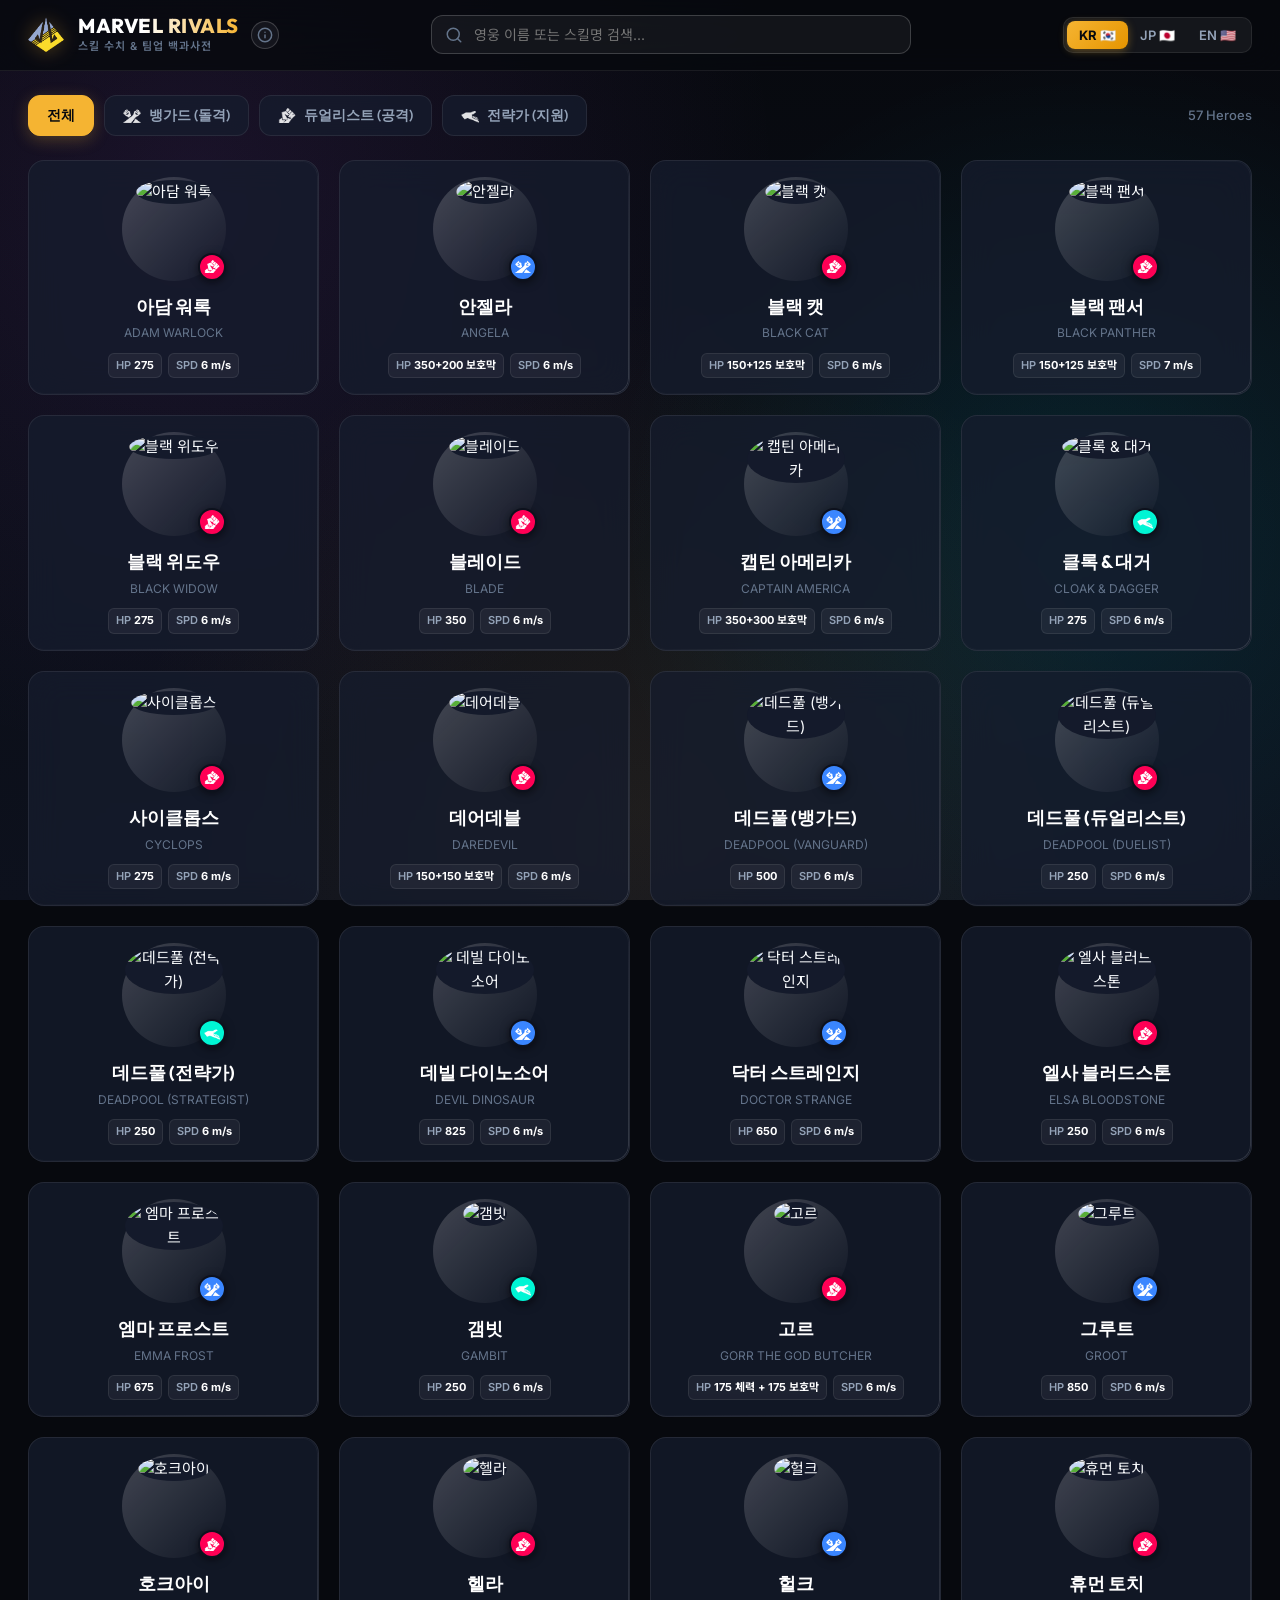
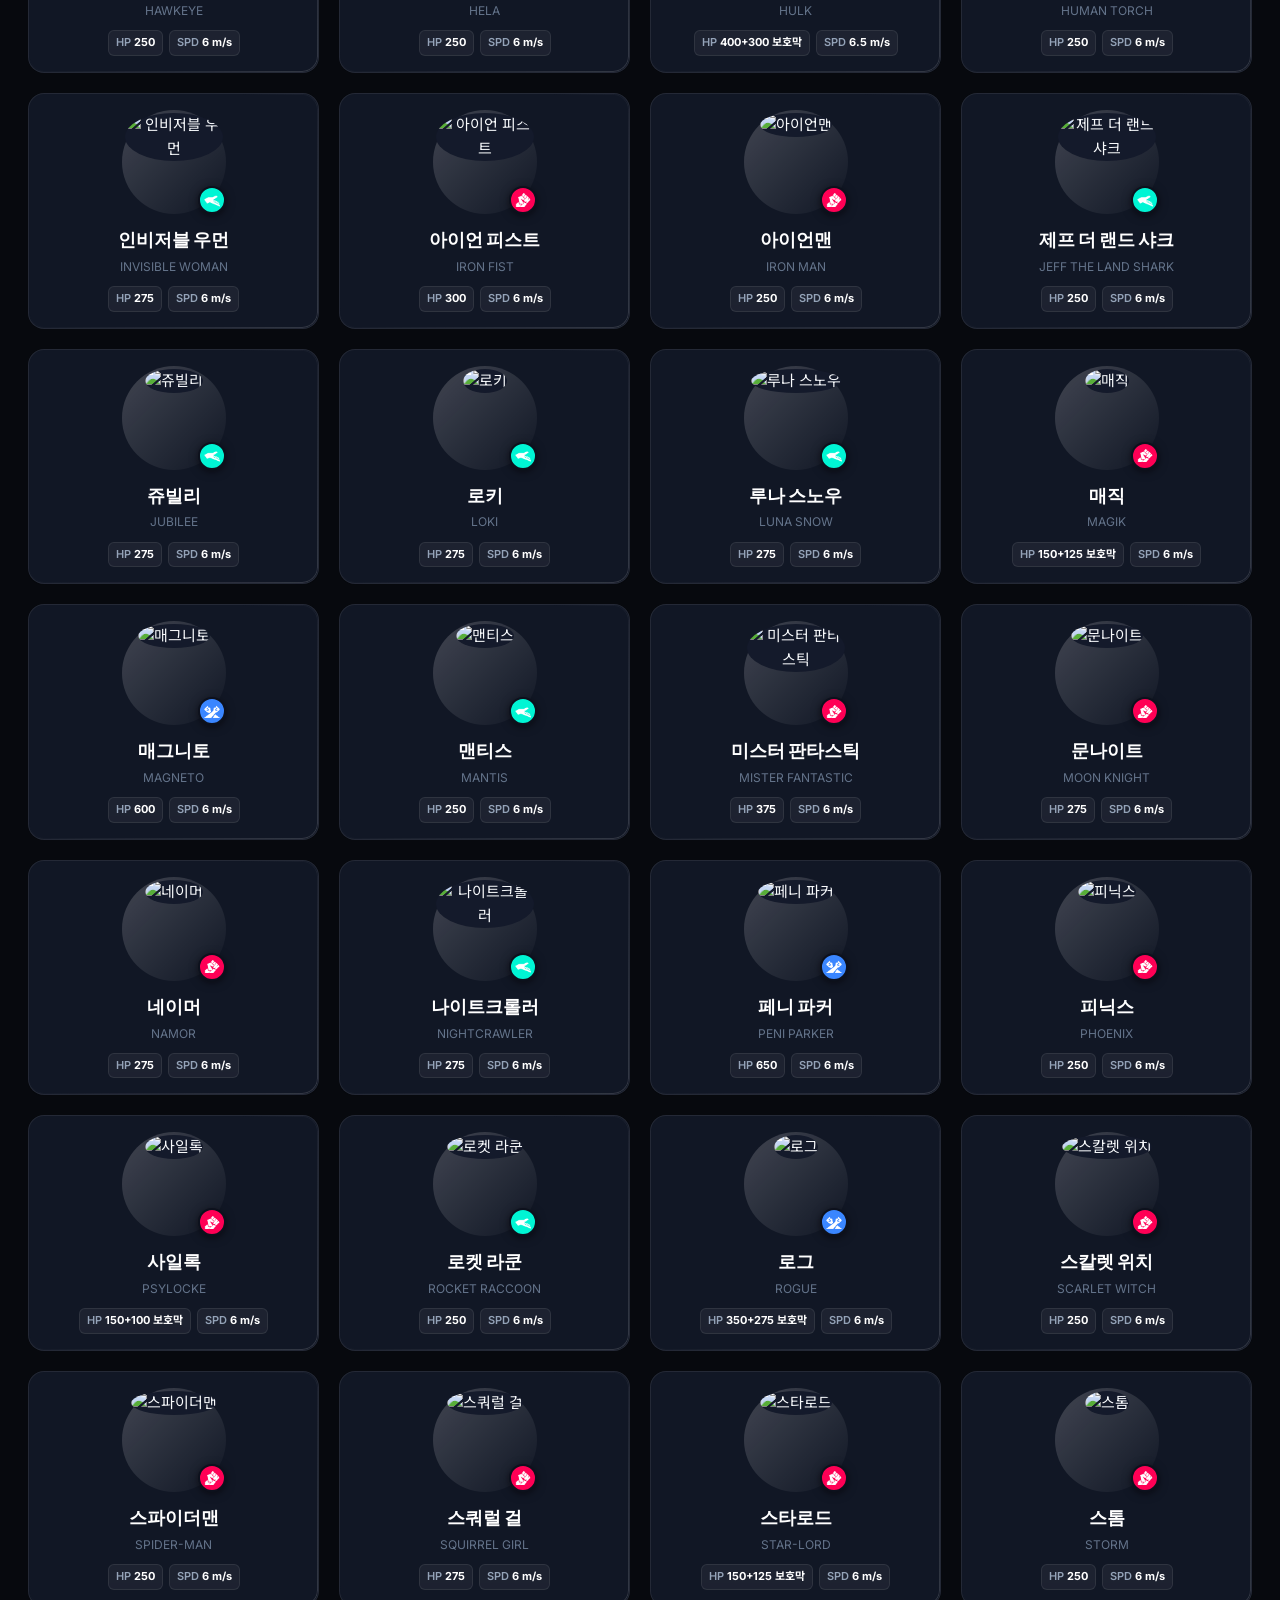
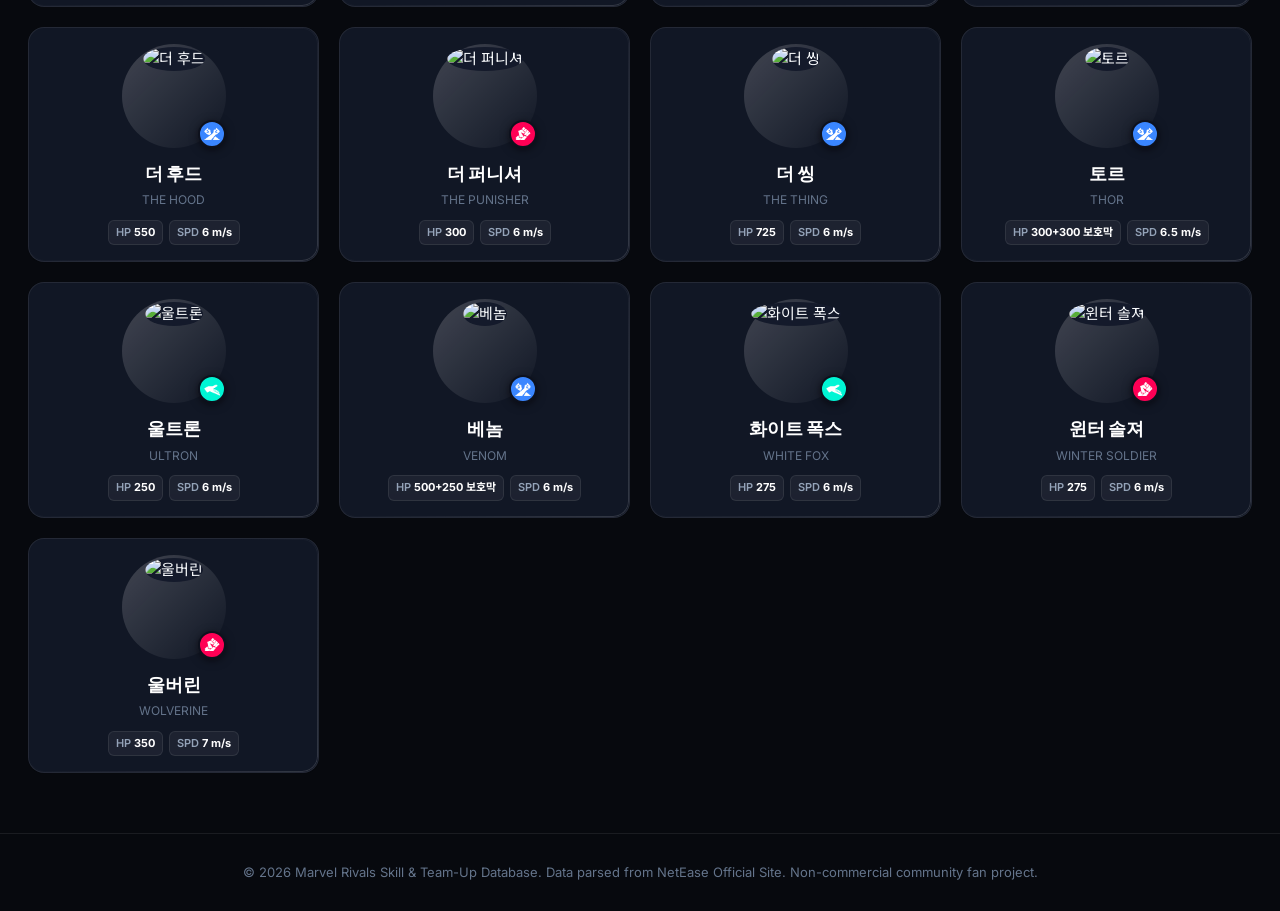
==== index.html @ 7f214f5d "Add Nightcrawler translations and improve hero sync" ====
<!DOCTYPE html>
<html lang="ko">
<head>
  <meta charset="UTF-8">
  <meta name="viewport" content="width=device-width, initial-scale=1.0">
  <title>Marvel Rivals Skill & Team-Up DB | Hero Stats & Loadouts</title>
  <meta name="description" content="마블 라이벌즈(Marvel Rivals) 57명 전 영웅(역할별 데드풀 포함)의 정확한 스킬 수치(데미지, 쿨다운, 사거리 등)와 최신 7월 개편 팀업 로드아웃(Base/Enhanced)을 한국어, 일본어, 영어로 완벽 지원하는 백과사전.">
  <meta name="keywords" content="Marvel Rivals, 마블 라이벌즈, 마블라이벌즈 스킬, 스킬 수치, 데미지, 쿨다운, 팀업, Team-up, 한국어, 日本語">
  
  <!-- Favicon -->
  <link rel="icon" type="image/png" href="assets/ignite_icon.png">
  <link rel="apple-touch-icon" href="assets/ignite_icon.png">

  <!-- Open Graph -->
  <meta property="og:title" content="Marvel Rivals Skill & Team-Up DB">
  <meta property="og:description" content="Official Marvel Rivals skill numbers, hero stats, and team-up loadouts in Korean, Japanese, and English.">
  <meta property="og:type" content="website">

  <!-- Stylesheet -->
  <link rel="stylesheet" href="styles.css?v=6">
</head>
<body>

  <!-- App Header -->
  <header class="app-header" id="main-header">
    <div class="header-container">
      <div class="brand-wrapper">
        <a href="#" class="logo-group" id="logo-btn" aria-label="Marvel Rivals Skill DB Home">
          <img src="assets/ignite_icon.png" alt="Marvel Rivals Ignite" class="site-logo-icon">
          <div class="logo-text">
            <h1 class="logo-title" id="site-logo-title">MARVEL RIVALS</h1>
            <span class="logo-subtitle" id="site-logo-subtitle">SKILL & TEAM-UP DATABASE</span>
          </div>
        </a>
        <button type="button" class="dev-info-btn" id="dev-info-btn" aria-label="개발자 정보 (Developer Info)" title="개발자 정보">
          <svg class="dev-info-icon" width="16" height="16" viewBox="0 0 24 24" fill="none" stroke="currentColor" stroke-width="2.2" stroke-linecap="round" stroke-linejoin="round">
            <circle cx="12" cy="12" r="10"></circle>
            <line x1="12" y1="16" x2="12" y2="12"></line>
            <line x1="12" y1="8" x2="12.01" y2="8"></line>
          </svg>
        </button>
      </div>

      <!-- Global Hero/Skill Search -->
      <div class="search-wrapper">
        <svg class="search-icon" width="18" height="18" viewBox="0 0 24 24" fill="none" stroke="currentColor" stroke-width="2" stroke-linecap="round" stroke-linejoin="round">
          <circle cx="11" cy="11" r="8"></circle>
          <line x1="21" y1="21" x2="16.65" y2="16.65"></line>
        </svg>
        <input 
          type="text" 
          id="hero-search-input" 
          class="search-input" 
          placeholder="영웅 이름 또는 스킬 검색... (/ 키로 검색)" 
          autocomplete="off"
          spellcheck="false"
        >
      </div>

      <!-- Language Selector -->
      <div class="header-actions">
        <div class="lang-switch" id="lang-switcher" role="group" aria-label="Language selector">
          <button type="button" class="lang-btn active" data-lang="ko" id="lang-btn-ko">KR 🇰🇷</button>
          <button type="button" class="lang-btn" data-lang="ja" id="lang-btn-ja">JP 🇯🇵</button>
          <button type="button" class="lang-btn" data-lang="en" id="lang-btn-en">EN 🇺🇸</button>
        </div>
      </div>
    </div>
  </header>

  <!-- Filter Section -->
  <section class="filter-section" id="filter-section">
    <div class="filter-bar">
      <div class="role-filter-group" id="role-filters" role="tablist">
        <button type="button" class="role-btn active" data-role="ALL" id="filter-all">
          <span id="label-all">전체 (All)</span>
        </button>
        <button type="button" class="role-btn" data-role="VANGUARD" id="filter-vanguard">
          <img src="assets/icons/role_vanguard.png" class="role-btn-icon" alt="" aria-hidden="true">
          <span id="label-vanguard">뱅가드 (돌격)</span>
        </button>
        <button type="button" class="role-btn" data-role="DUELIST" id="filter-duelist">
          <img src="assets/icons/role_duelist.png" class="role-btn-icon" alt="" aria-hidden="true">
          <span id="label-duelist">듀얼리스트 (공격)</span>
        </button>
        <button type="button" class="role-btn" data-role="STRATEGIST" id="filter-strategist">
          <img src="assets/icons/role_strategist.png" class="role-btn-icon" alt="" aria-hidden="true">
          <span id="label-strategist">전략가 (지원)</span>
        </button>
      </div>
      <div class="count-indicator" id="heroes-count">57 Heroes</div>
    </div>
  </section>

  <!-- Main Hero Grid -->
  <main class="main-content" id="main-content">
    <div class="hero-grid" id="hero-grid" role="region" aria-live="polite">
      <!-- Injected dynamically via app.js -->
    </div>
  </main>

  <!-- Hero Detail Modal -->
  <div class="modal-overlay" id="hero-modal" role="dialog" aria-modal="true" aria-hidden="true">
    <div class="modal-container" id="modal-container">
      
      <!-- Modal Header -->
      <div class="modal-header">
        <div class="modal-header-top">
          <div class="modal-hero-profile">
            <img src="" alt="" class="modal-avatar" id="modal-hero-avatar">
            <div class="modal-hero-title">
              <h2 id="modal-hero-name">Hero Name</h2>
              <div class="name-alt" id="modal-hero-subname">English Name</div>
            </div>
          </div>
          <button type="button" class="close-btn" id="modal-close-btn" aria-label="Close modal">✕</button>
        </div>
        <div class="modal-base-stats" id="modal-base-stats">
          <!-- e.g. Health: 250, Speed: 6m/s -->
        </div>
      </div>

      <!-- Navigation Tabs -->
      <div class="modal-tabs" role="tablist">
        <button type="button" class="tab-btn active" id="tab-btn-skills" data-tab="skills">
          <span id="tab-text-skills">일반 스킬 (Abilities)</span>
        </button>
        <button type="button" class="tab-btn" id="tab-btn-teamups" data-tab="teamups">
          <span id="tab-text-teamups">팀업 (Team-Up)</span>
        </button>
      </div>

      <!-- Modal Body -->
      <div class="modal-body" id="modal-body">
        
        <!-- Tab 1: Normal Abilities -->
        <div class="tab-view active" id="view-skills">
          <!-- Form Switcher Bar (for multi-form heroes like Hulk, Black Cat, Magik, etc.) -->
          <div class="hero-forms-bar" id="hero-forms-bar" style="display: none;"></div>

          <div class="abilities-container">
            <div class="skill-selector-list" id="skill-selector-list">
              <!-- List of abilities for selection -->
            </div>
            <div class="skill-detail-display" id="skill-detail-display">
              <!-- Selected ability detailed stats and mechanics -->
            </div>
          </div>
        </div>

        <!-- Tab 2: Team-Up Loadouts -->
        <div class="tab-view" id="view-teamups">
          <!-- Loadout Switcher -->
          <div class="loadout-selector" id="loadout-selector">
            <!-- Loadout 1 & 2 Buttons -->
          </div>

          <!-- Loadout Detail (Base vs Enhanced) -->
          <div class="teamup-columns" id="teamup-columns">
            <!-- Injected via app.js -->
          </div>
        </div>

      </div>
    </div>
  </div>

  <!-- Developer Info Modal -->
  <div class="modal-overlay dev-modal-overlay" id="dev-modal" role="dialog" aria-modal="true" aria-labelledby="dev-modal-title">
    <div class="dev-modal-container">
      <div class="dev-modal-header">
        <div class="dev-header-badge">
          <span class="dev-badge-dot"></span>
          <span id="dev-badge-text">CREATOR INFO</span>
        </div>
        <button type="button" class="modal-close-btn dev-modal-close-btn" id="dev-modal-close-btn" aria-label="Close Developer Info">
          <svg width="18" height="18" viewBox="0 0 24 24" fill="none" stroke="currentColor" stroke-width="2.5" stroke-linecap="round" stroke-linejoin="round">
            <line x1="18" y1="6" x2="6" y2="18"></line>
            <line x1="6" y1="6" x2="18" y2="18"></line>
          </svg>
        </button>
      </div>

      <div class="dev-profile-section">
        <div class="dev-avatar-box">
          <div class="dev-avatar-ring"></div>
          <span class="dev-avatar-letter">N</span>
        </div>
        <div class="dev-profile-meta">
          <div class="dev-profile-title-row">
            <h2 class="dev-profile-name" id="dev-modal-title">Neil</h2>
            <span class="dev-verified-badge" title="Verified Creator">
              <svg width="14" height="14" viewBox="0 0 24 24" fill="currentColor">
                <path d="M12 2C6.48 2 2 6.48 2 12s4.48 10 10 10 10-4.48 10-10S17.52 2 12 2zm-2 15l-5-5 1.41-1.41L10 14.17l7.59-7.59L19 8l-9 9z"/>
              </svg>
            </span>
          </div>
          <span class="dev-profile-role" id="dev-role-text">Marvel Rivals 플레이어 &amp; 프로그래머</span>
        </div>
      </div>

      <div class="dev-sns-divider">
        <span id="dev-sns-heading">OFFICIAL CHANNELS &amp; SNS</span>
      </div>

      <div class="dev-sns-grid">
        <!-- X (Twitter) -->
        <a href="https://x.com/Neil__MR" target="_blank" rel="noopener noreferrer" class="dev-sns-card sns-x">
          <div class="dev-sns-icon-wrap">
            <svg class="dev-sns-svg" viewBox="0 0 24 24" fill="currentColor">
              <path d="M18.244 2.25h3.308l-7.227 8.26 8.502 11.24H16.17l-5.214-6.817L4.99 21.75H1.68l7.73-8.835L1.254 2.25H8.08l4.713 6.231zm-1.161 17.52h1.833L7.084 4.126H5.117z"/>
            </svg>
          </div>
          <div class="dev-sns-info">
            <div class="dev-sns-name">X (Twitter)</div>
            <div class="dev-sns-handle">@Neil__MR</div>
          </div>
          <div class="dev-sns-action">
            <svg class="dev-sns-arrow" viewBox="0 0 24 24" fill="none" stroke="currentColor" stroke-width="2">
              <path d="M7 17L17 7M17 7H8M17 7V16" stroke-linecap="round" stroke-linejoin="round"/>
            </svg>
          </div>
        </a>

        <!-- Twitch -->
        <a href="https://twitch.tv/neil_mr" target="_blank" rel="noopener noreferrer" class="dev-sns-card sns-twitch">
          <div class="dev-sns-icon-wrap">
            <svg class="dev-sns-svg" viewBox="0 0 24 24" fill="currentColor">
              <path d="M2.149 0L.537 4.119v16.836h5.131V24h3.208l3.208-3.045h4.634l6.743-6.743V0H2.149zm19.124 13.064l-3.746 3.746h-5.228l-2.784 2.784v-2.784H5.892V1.957h15.381v11.107zM16.51 5.922h-2.143v6.275h2.143V5.922zm-5.787 0h-2.143v6.275h2.143V5.922z"/>
            </svg>
          </div>
          <div class="dev-sns-info">
            <div class="dev-sns-name">Twitch</div>
            <div class="dev-sns-handle">neil_mr</div>
          </div>
          <div class="dev-sns-action">
            <svg class="dev-sns-arrow" viewBox="0 0 24 24" fill="none" stroke="currentColor" stroke-width="2">
              <path d="M7 17L17 7M17 7H8M17 7V16" stroke-linecap="round" stroke-linejoin="round"/>
            </svg>
          </div>
        </a>

        <!-- Liquipedia -->
        <a href="https://liquipedia.net/marvelrivals/Neil" target="_blank" rel="noopener noreferrer" class="dev-sns-card sns-liquipedia">
          <div class="dev-sns-icon-wrap">
            <img src="assets/liquipedia.png" alt="Liquipedia" class="dev-sns-img">
          </div>
          <div class="dev-sns-info">
            <div class="dev-sns-name">Liquipedia</div>
            <div class="dev-sns-handle">Neil (Marvel Rivals)</div>
          </div>
          <div class="dev-sns-action">
            <svg class="dev-sns-arrow" viewBox="0 0 24 24" fill="none" stroke="currentColor" stroke-width="2">
              <path d="M7 17L17 7M17 7H8M17 7V16" stroke-linecap="round" stroke-linejoin="round"/>
            </svg>
          </div>
        </a>

        <!-- Youtube -->
        <a href="https://www.youtube.com/@ow_Neil" target="_blank" rel="noopener noreferrer" class="dev-sns-card sns-youtube">
          <div class="dev-sns-icon-wrap">
            <svg class="dev-sns-svg" viewBox="0 0 24 24" fill="currentColor">
              <path d="M23.498 6.186a3.016 3.016 0 0 0-2.122-2.136C19.505 3.545 12 3.545 12 3.545s-7.505 0-9.377.505A3.017 3.017 0 0 0 .502 6.186C0 8.07 0 12 0 12s0 3.93.502 5.814a3.016 3.016 0 0 0 2.122 2.136c1.871.505 9.376.505 9.376.505s7.505 0 9.377-.505a3.015 3.015 0 0 0 2.122-2.136C24 15.93 24 12 24 12s0-3.93-.502-5.814zM9.545 15.568V8.432L15.818 12l-6.273 3.568z"/>
            </svg>
          </div>
          <div class="dev-sns-info">
            <div class="dev-sns-name">YouTube</div>
            <div class="dev-sns-handle">@ow_Neil</div>
          </div>
          <div class="dev-sns-action">
            <svg class="dev-sns-arrow" viewBox="0 0 24 24" fill="none" stroke="currentColor" stroke-width="2">
              <path d="M7 17L17 7M17 7H8M17 7V16" stroke-linecap="round" stroke-linejoin="round"/>
            </svg>
          </div>
        </a>
      </div>
    </div>
  </div>

  <!-- Footer -->
  <footer class="app-footer">
    <p>© 2026 Marvel Rivals Skill & Team-Up Database. Data parsed from NetEase Official Site. Non-commercial community fan project.</p>
  </footer>

  <!-- Application Logic -->
  <script src="app.js?v=6"></script>
</body>
</html>
---- styles.css ----
/* ==========================================================================
   MARVEL RIVALS SKILL & TEAM-UP DATABASE - PREMIUM STYLESHEET
   Aesthetics: Deep Dark Cosmic Theme, Neon Gold & Cyan Accents, Glassmorphism
   ========================================================================== */

@import url('https://fonts.googleapis.com/css2?family=Inter:wght@300;400;500;600;700&family=Outfit:wght@400;500;600;700;800;900&family=Noto+Sans+KR:wght@400;500;700;900&family=Noto+Sans+JP:wght@400;500;700;900&display=swap');

:root {
  /* Color Palette */
  --bg-darkest: #07090e;
  --bg-primary: #0d111d;
  --bg-secondary: #141a2b;
  --bg-card: rgba(22, 28, 46, 0.75);
  --bg-card-hover: rgba(30, 39, 64, 0.9);
  --bg-modal: rgba(13, 17, 29, 0.96);
  --bg-overlay: rgba(5, 7, 12, 0.85);

  /* Borders & Highlights */
  --border-subtle: rgba(255, 255, 255, 0.08);
  --border-bright: rgba(255, 255, 255, 0.18);
  --border-gold: rgba(245, 180, 50, 0.4);

  /* Brand Accents */
  --accent-gold: #f5b432;
  --accent-gold-glow: rgba(245, 180, 50, 0.25);
  --accent-cyan: #00f0ff;
  --accent-cyan-glow: rgba(0, 240, 255, 0.25);
  --accent-purple: #9d4edd;
  --accent-red: #ff3366;
  --accent-green: #00e676;

  /* Roles */
  --role-vanguard: #3a86ff;
  --role-vanguard-bg: rgba(58, 134, 255, 0.15);
  --role-duelist: #ff0055;
  --role-duelist-bg: rgba(255, 0, 85, 0.15);
  --role-strategist: #00f5d4;
  --role-strategist-bg: rgba(0, 245, 212, 0.15);

  /* Text Colors */
  --text-main: #f8fafc;
  --text-muted: #94a3b8;
  --text-dim: #64748b;

  /* Typography */
  --font-display: 'Outfit', -apple-system, BlinkMacSystemFont, 'Segoe UI', sans-serif;
  --font-body: 'Inter', 'Noto Sans KR', 'Noto Sans JP', sans-serif;

  /* Transitions */
  --transition-fast: 0.18s cubic-bezier(0.4, 0, 0.2, 1);
  --transition-normal: 0.28s cubic-bezier(0.4, 0, 0.2, 1);
  --transition-bounce: 0.4s cubic-bezier(0.175, 0.885, 0.32, 1.275);
}

/* ==========================================================================
   Base & Reset
   ========================================================================== */

*, *::before, *::after {
  box-sizing: border-box;
  margin: 0;
  padding: 0;
}

html {
  scroll-behavior: smooth;
}

body {
  background-color: var(--bg-darkest);
  background-image: 
    radial-gradient(circle at 15% 20%, rgba(157, 78, 221, 0.12) 0%, transparent 45%),
    radial-gradient(circle at 85% 60%, rgba(0, 240, 255, 0.1) 0%, transparent 40%),
    radial-gradient(circle at 50% 90%, rgba(245, 180, 50, 0.08) 0%, transparent 50%),
    linear-gradient(180deg, var(--bg-darkest) 0%, var(--bg-primary) 100%);
  background-attachment: fixed;
  color: var(--text-main);
  font-family: var(--font-body);
  font-size: 15px;
  line-height: 1.6;
  min-height: 100vh;
  overflow-x: hidden;
  -webkit-font-smoothing: antialiased;
}

/* ==========================================================================
   Header & Navigation
   ========================================================================== */

.app-header {
  position: sticky;
  top: 0;
  z-index: 100;
  background: rgba(7, 9, 14, 0.8);
  backdrop-filter: blur(20px);
  border-bottom: 1px solid var(--border-subtle);
  padding: 14px 28px;
  transition: var(--transition-normal);
}

.header-container {
  max-width: 1440px;
  margin: 0 auto;
  display: flex;
  align-items: center;
  justify-content: space-between;
  gap: 20px;
}

.brand-wrapper {
  display: flex;
  align-items: center;
  gap: 12px;
}

.logo-group {
  display: flex;
  align-items: center;
  gap: 14px;
  text-decoration: none;
}

.dev-info-btn {
  width: 28px;
  height: 28px;
  border-radius: 50%;
  background: rgba(255, 255, 255, 0.05);
  border: 1px solid rgba(255, 255, 255, 0.18);
  color: var(--text-dim);
  display: inline-flex;
  align-items: center;
  justify-content: center;
  cursor: pointer;
  transition: all 0.22s cubic-bezier(0.16, 1, 0.3, 1);
  padding: 0;
  flex-shrink: 0;
  outline: none;
}

.dev-info-btn:hover {
  background: rgba(245, 180, 50, 0.16);
  border-color: var(--accent-gold);
  color: var(--accent-gold);
  transform: scale(1.12);
  box-shadow: 0 0 14px rgba(245, 180, 50, 0.4);
}

.dev-info-btn:active {
  transform: scale(0.95);
}

.site-logo-icon {
  width: 36px;
  height: 36px;
  object-fit: contain;
  filter: drop-shadow(0 0 10px rgba(245, 180, 50, 0.45));
  transition: transform var(--transition-fast);
}

.logo-group:hover .site-logo-icon {
  transform: scale(1.1) rotate(4deg);
}

.logo-badge {
  background: linear-gradient(135deg, var(--accent-gold), #ff8c00);
  color: #000;
  font-family: var(--font-display);
  font-weight: 900;
  font-size: 13px;
  letter-spacing: 1px;
  padding: 4px 8px;
  border-radius: 6px;
  box-shadow: 0 0 15px var(--accent-gold-glow);
}

.logo-text {
  display: flex;
  flex-direction: column;
}

.logo-title {
  font-family: var(--font-display);
  font-size: 20px;
  font-weight: 800;
  letter-spacing: 0.5px;
  background: linear-gradient(90deg, #ffffff 40%, var(--accent-gold) 100%);
  -webkit-background-clip: text;
  -webkit-text-fill-color: transparent;
  line-height: 1.2;
}

.logo-subtitle {
  font-size: 11px;
  font-weight: 600;
  color: var(--text-dim);
  text-transform: uppercase;
  letter-spacing: 1px;
}

/* Search Bar */
.search-wrapper {
  flex: 1;
  max-width: 480px;
  position: relative;
}

.search-input {
  width: 100%;
  background: rgba(255, 255, 255, 0.05);
  border: 1px solid var(--border-bright);
  border-radius: 12px;
  padding: 10px 16px 10px 42px;
  color: #fff;
  font-size: 14px;
  font-family: var(--font-body);
  outline: none;
  transition: var(--transition-fast);
}

.search-input:focus {
  background: rgba(255, 255, 255, 0.08);
  border-color: var(--accent-gold);
  box-shadow: 0 0 18px var(--accent-gold-glow);
}

.search-icon {
  position: absolute;
  left: 14px;
  top: 50%;
  transform: translateY(-50%);
  color: var(--text-dim);
  pointer-events: none;
}

/* Language Selector & Controls */
.header-actions {
  display: flex;
  align-items: center;
  gap: 12px;
}

.lang-switch {
  display: flex;
  background: rgba(255, 255, 255, 0.06);
  border: 1px solid var(--border-subtle);
  border-radius: 10px;
  padding: 3px;
}

.lang-btn {
  background: transparent;
  border: none;
  color: var(--text-muted);
  font-family: var(--font-body);
  font-weight: 600;
  font-size: 13px;
  padding: 6px 12px;
  border-radius: 8px;
  cursor: pointer;
  transition: var(--transition-fast);
}

.lang-btn:hover {
  color: #fff;
}

.lang-btn.active {
  background: linear-gradient(135deg, var(--accent-gold), #e69500);
  color: #07090e;
  font-weight: 700;
  box-shadow: 0 2px 8px rgba(245, 180, 50, 0.35);
}

/* Filter Section */
.filter-section {
  max-width: 1440px;
  margin: 28px auto 0;
  padding: 0 28px;
}

/* ==========================================================================
   Filter Bar
   ========================================================================== */

.filter-section {
  max-width: 1440px;
  margin: 24px auto 0;
  padding: 0 28px;
}

.filter-bar {
  display: flex;
  align-items: center;
  justify-content: space-between;
  gap: 16px;
  flex-wrap: wrap;
}

.role-filter-group {
  display: flex;
  gap: 10px;
  flex-wrap: wrap;
}

.role-btn {
  display: inline-flex;
  align-items: center;
  gap: 8px;
  background: var(--bg-card);
  border: 1px solid var(--border-subtle);
  border-radius: 12px;
  padding: 10px 18px;
  color: var(--text-muted);
  font-family: var(--font-display);
  font-size: 14px;
  font-weight: 600;
  cursor: pointer;
  transition: var(--transition-fast);
  backdrop-filter: blur(12px);
}

.role-btn:hover {
  background: var(--bg-card-hover);
  border-color: var(--border-bright);
  color: #fff;
  transform: translateY(-1px);
}

.role-btn.active {
  background: var(--accent-gold);
  border-color: var(--accent-gold);
  color: #07090e;
  font-weight: 700;
  box-shadow: 0 4px 16px var(--accent-gold-glow);
}

.role-btn[data-role="VANGUARD"].active {
  background: var(--role-vanguard);
  border-color: var(--role-vanguard);
  color: #fff;
  box-shadow: 0 4px 16px rgba(58, 134, 255, 0.4);
}

.role-btn[data-role="DUELIST"].active {
  background: var(--role-duelist);
  border-color: var(--role-duelist);
  color: #fff;
  box-shadow: 0 4px 16px rgba(255, 0, 85, 0.4);
}

.role-btn[data-role="STRATEGIST"].active {
  background: var(--role-strategist);
  border-color: var(--role-strategist);
  color: #07090e;
  box-shadow: 0 4px 16px rgba(0, 245, 212, 0.4);
}

.role-btn-icon {
  width: 18px;
  height: 18px;
  object-fit: contain;
  filter: brightness(0) invert(1);
  opacity: 0.88;
  transition: transform var(--transition-fast);
}

.role-btn:hover .role-btn-icon {
  transform: scale(1.15);
  opacity: 1;
}

.role-btn[data-role="STRATEGIST"].active .role-btn-icon {
  filter: brightness(0);
}

.count-indicator {
  font-size: 13px;
  color: var(--text-dim);
  font-weight: 500;
}

/* ==========================================================================
   Hero Grid
   ========================================================================== */

.main-content {
  max-width: 1440px;
  margin: 24px auto 60px;
  padding: 0 28px;
}

.hero-grid {
  display: grid;
  grid-template-columns: repeat(auto-fill, minmax(240px, 1fr));
  gap: 20px;
}

.hero-card {
  background: var(--bg-card);
  border: 1px solid var(--border-subtle);
  border-radius: 16px;
  padding: 16px;
  display: flex;
  flex-direction: column;
  align-items: center;
  text-align: center;
  cursor: pointer;
  transition: var(--transition-normal);
  position: relative;
  overflow: hidden;
  backdrop-filter: blur(16px);
}

.hero-card::before {
  content: '';
  position: absolute;
  inset: 0;
  border-radius: 16px;
  padding: 1px;
  background: linear-gradient(135deg, transparent 40%, rgba(255, 255, 255, 0.15) 100%);
  -webkit-mask: linear-gradient(#fff 0 0) content-box, linear-gradient(#fff 0 0);
  -webkit-mask-composite: xor;
  mask-composite: exclude;
  pointer-events: none;
}

.hero-card:hover {
  background: var(--bg-card-hover);
  border-color: var(--border-gold);
  transform: translateY(-5px);
  box-shadow: 0 12px 30px rgba(0, 0, 0, 0.5), 0 0 20px var(--accent-gold-glow);
}

.hero-card.role-vanguard:hover { border-color: var(--role-vanguard); box-shadow: 0 12px 30px rgba(0, 0, 0, 0.5), 0 0 20px rgba(58, 134, 255, 0.25); }
.hero-card.role-duelist:hover { border-color: var(--role-duelist); box-shadow: 0 12px 30px rgba(0, 0, 0, 0.5), 0 0 20px rgba(255, 0, 85, 0.25); }
.hero-card.role-strategist:hover { border-color: var(--role-strategist); box-shadow: 0 12px 30px rgba(0, 0, 0, 0.5), 0 0 20px rgba(0, 245, 212, 0.25); }

.hero-avatar-wrapper {
  width: 104px;
  height: 104px;
  border-radius: 50%;
  padding: 3px;
  background: linear-gradient(135deg, rgba(255, 255, 255, 0.2), transparent);
  margin-bottom: 12px;
  position: relative;
  transition: var(--transition-fast);
}

.hero-card:hover .hero-avatar-wrapper {
  transform: scale(1.05);
}

.hero-avatar {
  width: 100%;
  height: 100%;
  border-radius: 50%;
  object-fit: cover;
  background: var(--bg-secondary);
}

.role-pill {
  position: absolute;
  bottom: 0;
  right: 0;
  width: 28px;
  height: 28px;
  border-radius: 50%;
  display: flex;
  align-items: center;
  justify-content: center;
  border: 2px solid var(--bg-primary);
  box-shadow: 0 2px 8px rgba(0, 0, 0, 0.5);
  padding: 4px;
}

.role-pill.VANGUARD { background: var(--role-vanguard); color: #fff; }
.role-pill.DUELIST { background: var(--role-duelist); color: #fff; }
.role-pill.STRATEGIST { background: var(--role-strategist); color: #fff; }

.role-pill-icon {
  width: 16px;
  height: 16px;
  object-fit: contain;
  filter: brightness(0) invert(1);
}

.role-pill.STRATEGIST .role-pill-icon {
  filter: brightness(0) invert(1);
}

.modal-role-badge {
  display: inline-flex;
  align-items: center;
  gap: 6px;
  padding: 3px 10px;
  border-radius: 6px;
  font-size: 12px;
  font-weight: 700;
  margin-left: 10px;
  vertical-align: middle;
}

.modal-role-badge.VANGUARD { background: rgba(58, 134, 255, 0.2); border: 1px solid var(--role-vanguard); color: #8ec5fc; }
.modal-role-badge.DUELIST { background: rgba(255, 0, 85, 0.2); border: 1px solid var(--role-duelist); color: #ff85a1; }
.modal-role-badge.STRATEGIST { background: rgba(0, 245, 212, 0.2); border: 1px solid var(--role-strategist); color: #52f2d9; }

.modal-role-icon {
  width: 14px;
  height: 14px;
  object-fit: contain;
  filter: brightness(0) invert(1);
}

.modal-role-badge.STRATEGIST .modal-role-icon {
  filter: brightness(0) invert(1);
}

.hero-info {
  width: 100%;
}

.hero-name-primary {
  font-family: var(--font-display);
  font-size: 18px;
  font-weight: 700;
  color: #fff;
  white-space: nowrap;
  overflow: hidden;
  text-overflow: ellipsis;
  margin-bottom: 2px;
}

.hero-name-sub {
  font-size: 12px;
  color: var(--text-dim);
  margin-bottom: 10px;
}

.hero-name-sub:empty {
  display: none;
}

.hero-name-primary + .hero-chips {
  margin-top: 8px;
}

.hero-chips {
  display: flex;
  justify-content: center;
  align-items: center;
  flex-wrap: wrap;
  gap: 6px;
  margin-bottom: 0;
}

.stat-chip {
  background: rgba(255, 255, 255, 0.05);
  border: 1px solid var(--border-subtle);
  border-radius: 6px;
  padding: 3px 7px;
  font-size: 11px;
  font-weight: 600;
  color: var(--text-muted);
  white-space: nowrap;
}

.stat-chip strong {
  color: #fff;
}

.hero-skills-preview {
  display: none !important;
}

/* ==========================================================================
   Hero Detail Modal
   ========================================================================== */

.modal-overlay {
  position: fixed;
  inset: 0;
  z-index: 1000;
  background: var(--bg-overlay);
  backdrop-filter: blur(16px);
  display: flex;
  align-items: center;
  justify-content: center;
  padding: 24px;
  opacity: 0;
  visibility: hidden;
  transition: opacity 0.25s ease, visibility 0.25s ease;
}

.modal-overlay.open {
  opacity: 1;
  visibility: visible;
}

.modal-container {
  width: 100%;
  max-width: 1080px;
  max-height: 90vh;
  background: var(--bg-modal);
  border: 1px solid var(--border-bright);
  border-radius: 24px;
  box-shadow: 0 24px 60px rgba(0, 0, 0, 0.7), 0 0 35px rgba(245, 180, 50, 0.15);
  display: flex;
  flex-direction: column;
  overflow: hidden;
  transform: translateY(20px) scale(0.98);
  transition: transform 0.3s cubic-bezier(0.16, 1, 0.3, 1);
}

.modal-overlay.open .modal-container {
  transform: translateY(0) scale(1);
}

/* Modal Header */
.modal-header {
  padding: 24px 32px;
  background: linear-gradient(180deg, rgba(255, 255, 255, 0.05), transparent);
  border-bottom: 1px solid var(--border-subtle);
  display: flex;
  flex-direction: column;
  gap: 12px;
  position: relative;
}

.modal-header-top {
  display: flex;
  align-items: center;
  justify-content: space-between;
  width: 100%;
}

.modal-hero-profile {
  display: flex;
  align-items: center;
  gap: 18px;
}

.modal-avatar {
  width: 68px;
  height: 68px;
  border-radius: 50%;
  border: 2px solid var(--accent-gold);
  object-fit: cover;
  box-shadow: 0 0 16px var(--accent-gold-glow);
}

.modal-hero-title h2 {
  font-family: var(--font-display);
  font-size: 26px;
  font-weight: 800;
  color: #fff;
  line-height: 1.2;
}

.modal-hero-title .name-alt {
  font-size: 14px;
  color: var(--text-dim);
}

.modal-base-stats {
  display: flex;
  gap: 12px;
  margin-top: 6px;
}

.base-stat-badge {
  display: inline-flex;
  align-items: center;
  gap: 6px;
  background: rgba(255, 255, 255, 0.06);
  border: 1px solid var(--border-subtle);
  border-radius: 8px;
  padding: 4px 10px;
  font-size: 12px;
  color: var(--text-muted);
}

.base-stat-badge strong {
  color: #fff;
  font-weight: 700;
}

.close-btn {
  background: rgba(255, 255, 255, 0.08);
  border: 1px solid var(--border-subtle);
  color: var(--text-muted);
  width: 38px;
  height: 38px;
  border-radius: 50%;
  display: flex;
  align-items: center;
  justify-content: center;
  font-size: 18px;
  cursor: pointer;
  transition: var(--transition-fast);
}

.close-btn:hover {
  background: rgba(255, 255, 255, 0.15);
  color: #fff;
  transform: rotate(90deg);
}

/* Modal Navigation Tabs */
.modal-tabs {
  display: flex;
  padding: 0 32px;
  background: rgba(0, 0, 0, 0.2);
  border-bottom: 1px solid var(--border-subtle);
  gap: 24px;
}

.tab-btn {
  background: transparent;
  border: none;
  padding: 14px 4px;
  color: var(--text-muted);
  font-family: var(--font-display);
  font-size: 15px;
  font-weight: 600;
  cursor: pointer;
  position: relative;
  transition: var(--transition-fast);
}

.tab-btn:hover {
  color: #fff;
}

.tab-btn.active {
  color: var(--accent-gold);
}

.tab-btn.active::after {
  content: '';
  position: absolute;
  bottom: -1px;
  left: 0;
  right: 0;
  height: 2px;
  background: var(--accent-gold);
  box-shadow: 0 0 10px var(--accent-gold);
}

.teamup-badge-indicator {
  background: rgba(0, 240, 255, 0.2);
  color: var(--accent-cyan);
  font-size: 10px;
  padding: 2px 6px;
  border-radius: 4px;
  margin-left: 6px;
  font-weight: 700;
}

/* Modal Body */
.modal-body {
  padding: 24px 32px;
  overflow-y: auto;
  flex: 1;
}

/* Tab Views */
.tab-view {
  display: none;
}

.tab-view.active {
  display: block;
}

/* Abilities Layout */
.abilities-container {
  display: grid;
  grid-template-columns: 280px 1fr;
  gap: 24px;
}

.skill-selector-list {
  display: flex;
  flex-direction: column;
  gap: 8px;
  max-height: 520px;
  overflow-y: auto;
  padding-right: 6px;
}

.skill-select-item {
  display: flex;
  align-items: center;
  gap: 12px;
  background: rgba(255, 255, 255, 0.03);
  border: 1px solid var(--border-subtle);
  border-radius: 12px;
  padding: 10px 14px;
  cursor: pointer;
  transition: var(--transition-fast);
}

.skill-select-item:hover {
  background: rgba(255, 255, 255, 0.07);
  border-color: var(--border-bright);
}

.skill-select-item.active {
  background: rgba(245, 180, 50, 0.12);
  border-color: var(--accent-gold);
  box-shadow: 0 0 16px rgba(245, 180, 50, 0.15);
}

.skill-select-icon {
  width: 36px;
  height: 36px;
  border-radius: 8px;
  object-fit: cover;
  background: var(--bg-secondary);
}

.skill-select-details {
  flex: 1;
  min-width: 0;
}

.skill-select-name {
  font-size: 14px;
  font-weight: 600;
  color: #fff;
  white-space: nowrap;
  overflow: hidden;
  text-overflow: ellipsis;
}

.skill-select-key {
  font-size: 11px;
  color: var(--accent-gold);
  font-weight: 700;
  text-transform: uppercase;
}

/* Skill Detail Card */
.skill-detail-display {
  background: rgba(255, 255, 255, 0.02);
  border: 1px solid var(--border-subtle);
  border-radius: 16px;
  padding: 24px;
  display: flex;
  flex-direction: column;
  gap: 20px;
}

.skill-header-info {
  display: flex;
  align-items: flex-start;
  gap: 16px;
}

.skill-large-icon {
  width: 56px;
  height: 56px;
  border-radius: 12px;
  border: 2px solid var(--border-bright);
  object-fit: cover;
  background: var(--bg-secondary);
}

.skill-header-text {
  flex: 1;
  min-width: 0;
}

.skill-title-row {
  display: flex;
  align-items: center;
  justify-content: space-between;
  gap: 12px;
  margin-bottom: 6px;
}

.skill-title-row h3 {
  font-family: var(--font-display);
  font-size: 20px;
  font-weight: 700;
  color: #fff;
  margin: 0;
  word-break: break-word;
}

/* Upgrade Star Toggle Button */
.skill-upgrade-star-btn {
  display: inline-flex;
  align-items: center;
  gap: 6px;
  background: rgba(255, 255, 255, 0.05);
  border: 1px solid rgba(255, 255, 255, 0.18);
  border-radius: 20px;
  padding: 4px 12px;
  cursor: pointer;
  color: var(--text-muted);
  font-family: var(--font-display);
  font-size: 11px;
  font-weight: 800;
  letter-spacing: 0.6px;
  transition: all var(--transition-fast);
  backdrop-filter: blur(8px);
  user-select: none;
  flex-shrink: 0;
}

.skill-upgrade-star-btn:hover {
  background: rgba(245, 180, 50, 0.12);
  border-color: rgba(245, 180, 50, 0.5);
  color: #fff;
  transform: translateY(-1px) scale(1.03);
}

.skill-upgrade-star-btn .star-icon {
  font-size: 16px;
  line-height: 1;
  color: #94a3b8;
  transition: transform var(--transition-bounce), color var(--transition-fast);
}

.skill-upgrade-star-btn:hover .star-icon {
  color: var(--accent-gold);
}

/* Star Button Active / Upgraded State */
.skill-upgrade-star-btn.active {
  background: linear-gradient(135deg, rgba(245, 180, 50, 0.22), rgba(255, 140, 0, 0.22));
  border-color: var(--accent-gold);
  color: var(--accent-gold);
  box-shadow: 0 0 16px rgba(245, 180, 50, 0.4);
}

.skill-upgrade-star-btn.active .star-icon {
  color: #ffd700;
  transform: scale(1.25) rotate(72deg);
  filter: drop-shadow(0 0 8px rgba(255, 215, 0, 0.85));
}

.skill-tags-row {
  display: flex;
  align-items: center;
  gap: 8px;
  flex-wrap: wrap;
}

.key-tag {
  display: inline-block;
  background: rgba(245, 180, 50, 0.15);
  color: var(--accent-gold);
  border: 1px solid var(--accent-gold);
  font-size: 11px;
  font-weight: 700;
  padding: 2px 8px;
  border-radius: 4px;
}

.upgraded-pill-tag {
  display: inline-flex;
  align-items: center;
  background: linear-gradient(135deg, rgba(245, 180, 50, 0.2), rgba(255, 100, 0, 0.2));
  color: #ffd700;
  border: 1px solid rgba(245, 180, 50, 0.5);
  font-size: 10px;
  font-weight: 800;
  letter-spacing: 0.8px;
  padding: 2px 7px;
  border-radius: 4px;
  box-shadow: 0 0 8px rgba(245, 180, 50, 0.25);
  animation: pulseUpgrade 2s infinite ease-in-out;
}

@keyframes pulseUpgrade {
  0%, 100% { box-shadow: 0 0 6px rgba(245, 180, 50, 0.2); }
  50% { box-shadow: 0 0 14px rgba(245, 180, 50, 0.5); }
}

.skill-desc-box {
  background: rgba(0, 0, 0, 0.25);
  border-left: 3px solid var(--accent-cyan);
  padding: 12px 16px;
  border-radius: 4px 8px 8px 4px;
  color: #e2e8f0;
  font-size: 14px;
  line-height: 1.6;
  white-space: pre-line;
}

/* Stats Infographic Grid */
.stats-grid-title {
  font-family: var(--font-display);
  font-size: 13px;
  font-weight: 700;
  color: var(--text-dim);
  text-transform: uppercase;
  letter-spacing: 1px;
}

.stats-grid {
  display: grid;
  grid-template-columns: repeat(auto-fill, minmax(220px, 1fr));
  gap: 12px;
}

.stat-box {
  background: rgba(255, 255, 255, 0.04);
  border: 1px solid var(--border-subtle);
  border-radius: 10px;
  padding: 12px 14px;
  display: flex;
  flex-direction: column;
  gap: 4px;
  transition: var(--transition-fast);
}

.stat-box:hover {
  background: rgba(255, 255, 255, 0.07);
  border-color: var(--border-bright);
}

.stat-label {
  font-size: 11px;
  color: var(--text-muted);
  font-weight: 500;
}

.stat-value {
  font-size: 16px;
  font-weight: 700;
  color: #fff;
  font-family: var(--font-display);
  word-break: break-word;
}

/* Stat color variations */
.stat-box.highlight-damage .stat-value { color: #ff4d6d; }
.stat-box.highlight-cooldown .stat-value { color: #ffd166; }
.stat-box.highlight-range .stat-value { color: #06d6a0; }
.stat-box.highlight-speed .stat-value { color: #118ab2; }
.stat-box.highlight-ammo .stat-value { color: #a2d2ff; }

/* ==========================================================================
   Hero Multi-Form Switcher (Official Parity)
   ========================================================================== */

.hero-forms-bar {
  display: flex;
  gap: 10px;
  margin-bottom: 20px;
  background: rgba(0, 0, 0, 0.25);
  padding: 8px 12px;
  border-radius: 14px;
  border: 1px solid var(--border-subtle);
  overflow-x: auto;
  align-items: center;
}

.hero-form-btn {
  display: flex;
  align-items: center;
  gap: 10px;
  padding: 8px 16px;
  border-radius: 10px;
  border: 1px solid rgba(255, 255, 255, 0.12);
  background: rgba(255, 255, 255, 0.04);
  color: var(--text-muted);
  cursor: pointer;
  font-family: var(--font-body);
  font-size: 13px;
  font-weight: 600;
  transition: all var(--transition-fast);
  white-space: nowrap;
  user-select: none;
}

.hero-form-btn:hover {
  background: rgba(255, 255, 255, 0.08);
  border-color: rgba(255, 255, 255, 0.25);
  color: #fff;
  transform: translateY(-1px);
}

.hero-form-btn.active {
  background: linear-gradient(135deg, rgba(245, 180, 50, 0.18), rgba(255, 100, 0, 0.18));
  border-color: var(--accent-gold);
  color: #fff;
  box-shadow: 0 0 16px rgba(245, 180, 50, 0.35);
}

.hero-form-avatar {
  width: 28px;
  height: 28px;
  border-radius: 50%;
  object-fit: cover;
  border: 1.5px solid var(--border-bright);
  transition: all var(--transition-fast);
}

.hero-form-btn.active .hero-form-avatar {
  border-color: var(--accent-gold);
  box-shadow: 0 0 8px rgba(245, 180, 50, 0.6);
  transform: scale(1.08);
}

.hero-form-badge {
  font-size: 10px;
  background: rgba(245, 180, 50, 0.2);
  color: var(--accent-gold);
  padding: 1px 6px;
  border-radius: 4px;
  font-weight: 700;
  margin-left: 4px;
}

/* ==========================================================================
   Team-Up Revamp Section (Season 9)
   ========================================================================== */

.teamup-banner {
  background: linear-gradient(135deg, rgba(0, 240, 255, 0.1), rgba(157, 78, 221, 0.1));
  border: 1px solid rgba(0, 240, 255, 0.3);
  border-radius: 12px;
  padding: 14px 18px;
  margin-bottom: 20px;
  display: flex;
  align-items: center;
  gap: 12px;
}

.teamup-banner-icon {
  font-size: 20px;
  color: var(--accent-cyan);
}

.teamup-banner p {
  font-size: 13px;
  color: #e2e8f0;
}

/* Loadout Toggle Buttons */
.loadout-selector {
  display: flex;
  gap: 12px;
  margin-bottom: 20px;
}

.loadout-btn {
  flex: 1;
  background: rgba(255, 255, 255, 0.04);
  border: 1px solid var(--border-subtle);
  border-radius: 14px;
  padding: 12px 18px;
  display: flex;
  align-items: center;
  gap: 14px;
  color: var(--text-muted);
  cursor: pointer;
  transition: var(--transition-fast);
}

.loadout-btn:hover {
  background: rgba(255, 255, 255, 0.08);
  border-color: var(--border-bright);
  color: #fff;
}

.loadout-btn.active {
  background: rgba(0, 240, 255, 0.12);
  border-color: var(--accent-cyan);
  color: #fff;
  box-shadow: 0 0 20px rgba(0, 240, 255, 0.2);
}

.loadout-icon {
  width: 40px;
  height: 40px;
  border-radius: 10px;
  object-fit: cover;
  border: 1px solid var(--border-bright);
}

.loadout-partner-avatar {
  width: 32px;
  height: 32px;
  border-radius: 50%;
  object-fit: cover;
  border: 2px solid var(--accent-gold);
  margin-left: auto;
}

.loadout-btn-text strong {
  display: block;
  font-family: var(--font-display);
  font-size: 15px;
  color: #fff;
}

.loadout-btn-text span {
  font-size: 12px;
  color: var(--text-dim);
}

/* Partner Hero Highlight Banner */
.partner-highlight-bar {
  display: flex;
  align-items: center;
  gap: 14px;
  background: linear-gradient(90deg, rgba(245, 180, 50, 0.12), rgba(0, 240, 255, 0.08));
  border: 1px solid rgba(245, 180, 50, 0.3);
  border-radius: 14px;
  padding: 12px 18px;
  margin-bottom: 20px;
}

.partner-avatar-large {
  width: 46px;
  height: 46px;
  border-radius: 50%;
  border: 2px solid var(--accent-gold);
  object-fit: cover;
  box-shadow: 0 0 12px var(--accent-gold-glow);
}

.partner-info-text {
  display: flex;
  flex-direction: column;
}

.partner-label {
  font-size: 11px;
  font-weight: 700;
  color: var(--accent-gold);
  text-transform: uppercase;
  letter-spacing: 0.5px;
}

.partner-hero-name {
  font-family: var(--font-display);
  font-size: 17px;
  font-weight: 800;
  color: #fff;
}

/* Base vs Enhanced Two-Column Comparison */
.teamup-columns {
  display: grid;
  grid-template-columns: 1fr 1fr;
  gap: 20px;
}

.teamup-card {
  background: rgba(255, 255, 255, 0.03);
  border: 1px solid var(--border-subtle);
  border-radius: 16px;
  padding: 20px;
  display: flex;
  flex-direction: column;
  gap: 14px;
}

.teamup-card.base {
  border-top: 3px solid var(--accent-gold);
}

.teamup-card.enhanced {
  border-top: 3px solid var(--accent-cyan);
}

.teamup-card-header {
  display: flex;
  align-items: center;
  justify-content: space-between;
}

.teamup-tier-badge {
  font-size: 11px;
  font-weight: 800;
  padding: 4px 10px;
  border-radius: 6px;
  text-transform: uppercase;
  letter-spacing: 0.5px;
}

.teamup-tier-badge.base {
  background: rgba(245, 180, 50, 0.2);
  color: var(--accent-gold);
}

.teamup-tier-badge.enhanced {
  background: rgba(0, 240, 255, 0.2);
  color: var(--accent-cyan);
}

.teamup-card-desc {
  font-size: 13px;
  color: #cbd5e1;
  line-height: 1.5;
  background: rgba(0, 0, 0, 0.2);
  padding: 10px 14px;
  border-radius: 8px;
  min-height: 60px;
}

/* ==========================================================================
   Footer
   ========================================================================== */

.app-footer {
  border-top: 1px solid var(--border-subtle);
  padding: 28px;
  text-align: center;
  color: var(--text-dim);
  font-size: 13px;
  background: rgba(7, 9, 14, 0.6);
}

.app-footer a {
  color: var(--accent-gold);
  text-decoration: none;
}

/* ==========================================================================
   Developer Info Modal & SNS Card Styles
   ========================================================================== */

.dev-modal-overlay {
  z-index: 1200;
  padding: 20px;
  display: flex;
  align-items: center;
  justify-content: center;
}

.dev-modal-container {
  width: 100%;
  max-width: 440px;
  background: linear-gradient(175deg, #151a24 0%, #0d1017 100%);
  border: 1px solid rgba(245, 180, 50, 0.28);
  border-radius: 20px;
  box-shadow: 0 24px 70px rgba(0, 0, 0, 0.85), 0 0 40px rgba(245, 180, 50, 0.12);
  display: flex;
  flex-direction: column;
  padding: 24px;
  gap: 18px;
  position: relative;
  transform: translateY(20px) scale(0.95);
  opacity: 0;
  transition: transform 0.28s cubic-bezier(0.16, 1, 0.3, 1), opacity 0.25s ease;
}

.dev-modal-overlay.open .dev-modal-container {
  transform: translateY(0) scale(1);
  opacity: 1;
}

.dev-modal-header {
  display: flex;
  align-items: center;
  justify-content: space-between;
}

.dev-header-badge {
  display: inline-flex;
  align-items: center;
  gap: 6px;
  background: rgba(245, 180, 50, 0.1);
  border: 1px solid rgba(245, 180, 50, 0.3);
  color: var(--accent-gold);
  font-family: var(--font-display);
  font-size: 11px;
  font-weight: 700;
  letter-spacing: 1px;
  padding: 4px 10px;
  border-radius: 20px;
  text-transform: uppercase;
}

.dev-badge-dot {
  width: 6px;
  height: 6px;
  border-radius: 50%;
  background: var(--accent-gold);
  box-shadow: 0 0 6px var(--accent-gold);
  animation: pulse-dot 2s infinite ease-in-out;
}

@keyframes pulse-dot {
  0%, 100% { opacity: 1; transform: scale(1); }
  50% { opacity: 0.4; transform: scale(0.85); }
}

.dev-modal-close-btn {
  background: rgba(255, 255, 255, 0.06);
  border: 1px solid rgba(255, 255, 255, 0.12);
  color: var(--text-muted);
  width: 32px;
  height: 32px;
  border-radius: 50%;
  display: flex;
  align-items: center;
  justify-content: center;
  cursor: pointer;
  transition: all var(--transition-fast);
}

.dev-modal-close-btn:hover {
  background: rgba(255, 77, 109, 0.15);
  border-color: #ff4d6d;
  color: #ff4d6d;
  transform: rotate(90deg);
}

/* Profile Section */
.dev-profile-section {
  display: flex;
  align-items: center;
  gap: 16px;
  padding-bottom: 2px;
}

.dev-avatar-box {
  position: relative;
  width: 58px;
  height: 58px;
  border-radius: 50%;
  background: linear-gradient(135deg, #f5b432 0%, #ff8c00 100%);
  display: flex;
  align-items: center;
  justify-content: center;
  flex-shrink: 0;
  box-shadow: 0 0 20px rgba(245, 180, 50, 0.4);
}

.dev-avatar-ring {
  position: absolute;
  inset: -4px;
  border-radius: 50%;
  border: 1.5px dashed rgba(245, 180, 50, 0.5);
  animation: spin-ring 20s linear infinite;
}

@keyframes spin-ring {
  100% { transform: rotate(360deg); }
}

.dev-avatar-letter {
  font-family: var(--font-display);
  font-size: 26px;
  font-weight: 900;
  color: #0b0e14;
  line-height: 1;
}

.dev-profile-meta {
  display: flex;
  flex-direction: column;
  gap: 3px;
  min-width: 0;
}

.dev-profile-title-row {
  display: flex;
  align-items: center;
  gap: 6px;
}

.dev-profile-name {
  font-family: var(--font-display);
  font-size: 22px;
  font-weight: 800;
  color: #ffffff;
  letter-spacing: 0.5px;
  line-height: 1.2;
}

.dev-verified-badge {
  color: var(--accent-gold);
  display: inline-flex;
  align-items: center;
}

.dev-profile-role {
  font-size: 13px;
  font-weight: 600;
  color: var(--accent-gold);
  letter-spacing: 0.4px;
}

/* SNS Divider */
.dev-sns-divider {
  display: flex;
  align-items: center;
  gap: 12px;
  margin: 2px 0;
}

.dev-sns-divider::before,
.dev-sns-divider::after {
  content: '';
  flex: 1;
  height: 1px;
  background: rgba(255, 255, 255, 0.08);
}

.dev-sns-divider span {
  font-size: 10px;
  font-weight: 700;
  color: var(--text-dim);
  letter-spacing: 1px;
  text-transform: uppercase;
}

/* SNS Cards Grid */
.dev-sns-grid {
  display: flex;
  flex-direction: column;
  gap: 10px;
}

.dev-sns-card {
  display: flex;
  align-items: center;
  gap: 14px;
  padding: 12px 14px;
  background: rgba(255, 255, 255, 0.035);
  border: 1px solid rgba(255, 255, 255, 0.07);
  border-radius: 12px;
  text-decoration: none;
  transition: all 0.22s cubic-bezier(0.16, 1, 0.3, 1);
  position: relative;
  overflow: hidden;
}

.dev-sns-icon-wrap {
  width: 40px;
  height: 40px;
  border-radius: 10px;
  display: flex;
  align-items: center;
  justify-content: center;
  background: rgba(255, 255, 255, 0.05);
  flex-shrink: 0;
  transition: transform 0.22s ease, background 0.22s ease;
}

.dev-sns-svg {
  width: 22px;
  height: 22px;
  transition: transform 0.22s ease;
}

.dev-sns-img {
  width: 24px;
  height: 24px;
  object-fit: contain;
  transition: transform 0.22s ease;
}

.dev-sns-info {
  flex: 1;
  min-width: 0;
  display: flex;
  flex-direction: column;
  gap: 2px;
}

.dev-sns-name {
  font-size: 13px;
  font-weight: 700;
  color: #fff;
  letter-spacing: 0.3px;
}

.dev-sns-handle {
  font-size: 11px;
  color: var(--text-dim);
  font-family: var(--font-body);
  white-space: nowrap;
  overflow: hidden;
  text-overflow: ellipsis;
}

.dev-sns-action {
  display: flex;
  align-items: center;
  justify-content: center;
  color: var(--text-dim);
  transition: all 0.22s ease;
}

.dev-sns-arrow {
  width: 16px;
  height: 16px;
  stroke: currentColor;
  transition: transform 0.22s ease;
}

/* Individual Platform Themes */

/* X (Twitter) */
.sns-x .dev-sns-svg {
  color: #ffffff;
}
.sns-x:hover {
  background: rgba(255, 255, 255, 0.08);
  border-color: rgba(255, 255, 255, 0.35);
  transform: translateX(4px);
  box-shadow: 0 4px 20px rgba(255, 255, 255, 0.08);
}
.sns-x:hover .dev-sns-icon-wrap {
  background: rgba(255, 255, 255, 0.15);
  transform: scale(1.08);
}
.sns-x:hover .dev-sns-action {
  color: #ffffff;
  transform: translate(2px, -2px);
}

/* Twitch */
.sns-twitch .dev-sns-svg {
  color: #bf94ff;
}
.sns-twitch:hover {
  background: rgba(145, 70, 255, 0.09);
  border-color: rgba(145, 70, 255, 0.5);
  transform: translateX(4px);
  box-shadow: 0 4px 22px rgba(145, 70, 255, 0.22);
}
.sns-twitch:hover .dev-sns-icon-wrap {
  background: rgba(145, 70, 255, 0.2);
  transform: scale(1.08);
}
.sns-twitch:hover .dev-sns-svg {
  color: #e2ccff;
}
.sns-twitch:hover .dev-sns-name {
  color: #bf94ff;
}
.sns-twitch:hover .dev-sns-action {
  color: #bf94ff;
  transform: translate(2px, -2px);
}

/* Liquipedia */
.sns-liquipedia:hover {
  background: rgba(45, 168, 255, 0.09);
  border-color: rgba(45, 168, 255, 0.5);
  transform: translateX(4px);
  box-shadow: 0 4px 22px rgba(45, 168, 255, 0.22);
}
.sns-liquipedia:hover .dev-sns-icon-wrap {
  background: rgba(45, 168, 255, 0.2);
  transform: scale(1.08);
}
.sns-liquipedia:hover .dev-sns-name {
  color: #4dc2ff;
}
.sns-liquipedia:hover .dev-sns-action {
  color: #4dc2ff;
  transform: translate(2px, -2px);
}

/* YouTube */
.sns-youtube .dev-sns-svg {
  color: #ff0000;
}
.sns-youtube:hover {
  background: rgba(255, 0, 0, 0.08);
  border-color: rgba(255, 50, 50, 0.5);
  transform: translateX(4px);
  box-shadow: 0 4px 22px rgba(255, 0, 0, 0.22);
}
.sns-youtube:hover .dev-sns-icon-wrap {
  background: rgba(255, 0, 0, 0.18);
  transform: scale(1.08);
}
.sns-youtube:hover .dev-sns-svg {
  color: #ff4d4d;
}
.sns-youtube:hover .dev-sns-name {
  color: #ff4d4d;
}
.sns-youtube:hover .dev-sns-action {
  color: #ff4d4d;
  transform: translate(2px, -2px);
}

/* ==========================================================================
   Responsive Media Queries
   ========================================================================== */

/* Tablets & Small Laptops (<= 960px) */
@media (max-width: 960px) {
  .header-container {
    flex-wrap: wrap;
    gap: 12px;
  }
  .search-wrapper {
    order: 3;
    max-width: 100%;
    width: 100%;
  }
  .abilities-container {
    grid-template-columns: 1fr;
  }
  .teamup-columns {
    grid-template-columns: 1fr;
  }
}

/* Mobile Devices (<= 768px) */
@media (max-width: 768px) {
  /* Header */
  .app-header {
    padding: 10px 16px;
  }
  .header-container {
    gap: 10px;
  }
  .brand-wrapper {
    gap: 8px;
  }
  .dev-info-btn {
    width: 24px;
    height: 24px;
  }
  .dev-info-btn svg {
    width: 14px;
    height: 14px;
  }
  .logo-title {
    font-size: 17px;
  }
  .logo-subtitle {
    display: none;
  }
  .site-logo-icon {
    width: 28px;
    height: 28px;
  }
  .lang-switch {
    padding: 2px;
  }
  .lang-btn {
    padding: 4px 8px;
    font-size: 11px;
  }
  .search-input {
    padding: 8px 14px 8px 36px;
    font-size: 13px;
    border-radius: 10px;
  }
  .search-icon {
    left: 12px;
    width: 15px;
    height: 15px;
  }

  /* Filter Section */
  .filter-section {
    margin: 14px auto 0;
    padding: 0 14px;
  }
  .filter-bar {
    flex-direction: column;
    align-items: stretch;
    gap: 8px;
  }
  .role-filter-group {
    display: flex;
    flex-wrap: nowrap;
    overflow-x: auto;
    gap: 6px;
    padding: 2px 2px 6px;
    -webkit-overflow-scrolling: touch;
    scrollbar-width: none;
  }
  .role-filter-group::-webkit-scrollbar {
    display: none;
  }
  .role-btn {
    flex-shrink: 0;
    padding: 7px 12px;
    font-size: 12px;
    border-radius: 8px;
    gap: 6px;
  }
  .role-btn-icon {
    width: 14px;
    height: 14px;
  }
  .count-indicator {
    align-self: flex-end;
    font-size: 11px;
    padding: 3px 8px;
  }

  /* Main Hero Grid */
  .main-content {
    margin: 14px auto 40px;
    padding: 0 14px;
  }
  .hero-grid {
    grid-template-columns: repeat(2, 1fr);
    gap: 10px;
  }
  .hero-card {
    padding: 12px 8px;
    border-radius: 14px;
  }
  .hero-avatar-wrapper {
    width: 68px;
    height: 68px;
    margin-bottom: 8px;
  }
  .role-pill {
    width: 22px;
    height: 22px;
    padding: 3px;
  }
  .role-pill-icon {
    width: 12px;
    height: 12px;
  }
  .hero-name-primary {
    font-size: 14px;
    line-height: 1.2;
    margin-bottom: 2px;
  }
  .hero-name-sub {
    font-size: 11px;
    margin-bottom: 6px;
  }
  .hero-chips {
    gap: 4px;
  }
  .stat-chip {
    padding: 2px 6px;
    font-size: 10px;
    border-radius: 4px;
  }

  /* Modal Mobile Optimization */
  .modal-overlay {
    padding: 0;
    align-items: flex-end;
  }
  .modal-container {
    width: 100%;
    height: 100%;
    max-height: 100vh;
    max-height: 100dvh;
    border-radius: 0;
    margin: 0;
    display: flex;
    flex-direction: column;
    border: none;
  }
  .dev-modal-overlay {
    padding: 16px;
    align-items: center;
    justify-content: center;
  }
  .dev-modal-container {
    width: 100%;
    max-width: 360px;
    max-height: 88vh;
    padding: 20px 16px;
    border-radius: 18px;
    border: 1px solid rgba(245, 180, 50, 0.35);
  }
  .modal-header {
    padding: 12px 14px 10px;
    position: sticky;
    top: 0;
    z-index: 30;
    background: #0b0f19;
    border-bottom: 1px solid var(--border-subtle);
    display: flex;
    flex-direction: column;
    gap: 8px;
  }
  .modal-header-top {
    display: flex;
    align-items: center;
    justify-content: space-between;
    width: 100%;
  }
  .modal-hero-profile {
    gap: 10px;
    min-width: 0;
    flex: 1;
    display: flex;
    align-items: center;
  }
  .modal-avatar {
    width: 44px;
    height: 44px;
    flex-shrink: 0;
  }
  .modal-hero-title h2 {
    font-size: 17px;
    line-height: 1.2;
  }
  .modal-hero-title .name-alt {
    font-size: 11px;
    margin-top: 2px;
  }
  .modal-role-badge {
    padding: 2px 6px;
    font-size: 10px;
    margin-left: 4px;
    gap: 4px;
  }
  .modal-role-icon {
    width: 11px;
    height: 11px;
  }
  .modal-base-stats {
    display: grid;
    grid-template-columns: repeat(3, 1fr);
    gap: 6px;
    width: 100%;
    margin-top: 0;
  }
  .base-stat-badge {
    display: flex;
    align-items: center;
    justify-content: center;
    padding: 4px 2px;
    font-size: 10px;
    white-space: nowrap;
    border-radius: 6px;
    text-align: center;
    gap: 4px;
    background: rgba(255, 255, 255, 0.05);
  }
  .close-btn {
    width: 34px;
    height: 34px;
    font-size: 16px;
    flex-shrink: 0;
    border-radius: 8px;
  }
  .modal-tabs {
    padding: 0 14px;
    gap: 16px;
    position: sticky;
    top: 0;
    z-index: 25;
    background: #0f1422;
  }
  .tab-btn {
    padding: 10px 4px;
    font-size: 13px;
  }
  .modal-body {
    padding: 14px 14px 40px;
    flex: 1;
    overflow-y: auto;
    -webkit-overflow-scrolling: touch;
  }

  /* Multi-form switcher on mobile */
  .hero-forms-bar {
    overflow-x: auto;
    flex-wrap: nowrap;
    padding-bottom: 6px;
    gap: 6px;
    -webkit-overflow-scrolling: touch;
    scrollbar-width: none;
  }
  .hero-forms-bar::-webkit-scrollbar {
    display: none;
  }
  .form-switch-btn {
    flex-shrink: 0;
    padding: 6px 12px;
    font-size: 12px;
  }

  /* Mobile Abilities Layout: Horizontal Swipeable Skill Selector */
  .abilities-container {
    display: flex;
    flex-direction: column;
    gap: 12px;
  }
  .skill-selector-list {
    display: flex;
    flex-direction: row;
    overflow-x: auto;
    overflow-y: hidden;
    white-space: nowrap;
    max-height: none;
    padding: 2px 2px 8px;
    gap: 6px;
    -webkit-overflow-scrolling: touch;
    scrollbar-width: none;
  }
  .skill-selector-list::-webkit-scrollbar {
    display: none;
  }
  .skill-select-item {
    flex-shrink: 0;
    padding: 6px 8px;
    gap: 6px;
    border-radius: 8px;
    max-width: 140px;
  }
  .skill-select-icon {
    width: 26px;
    height: 26px;
    border-radius: 6px;
  }
  .skill-select-name {
    font-size: 11px;
  }
  .skill-select-key {
    font-size: 9px;
  }

  /* Skill Detail Display */
  .skill-detail-display {
    padding: 14px;
    border-radius: 12px;
    gap: 12px;
  }
  .skill-header-info {
    gap: 10px;
  }
  .skill-large-icon {
    width: 44px;
    height: 44px;
    border-radius: 8px;
  }
  .skill-title-row {
    flex-direction: column;
    align-items: flex-start;
    gap: 6px;
  }
  .skill-title-row h3 {
    font-size: 16px;
  }
  .skill-upgrade-star-btn {
    padding: 3px 9px;
    font-size: 10px;
  }
  .skill-desc-box {
    padding: 10px 12px;
    font-size: 13px;
    line-height: 1.5;
  }
  .stats-grid {
    grid-template-columns: 1fr;
    gap: 6px;
  }
  .stat-box {
    padding: 8px 10px;
    border-radius: 8px;
  }
  .stat-label {
    font-size: 10px;
  }
  .stat-value {
    font-size: 13px;
  }

  /* Team-up section on mobile */
  .teamup-columns {
    grid-template-columns: 1fr;
    gap: 12px;
  }
  .teamup-card {
    padding: 14px;
    border-radius: 12px;
  }
  .teamup-card-title h4 {
    font-size: 15px;
  }
  .partner-hero-banner {
    padding: 8px 10px;
    gap: 8px;
  }
  .partner-avatar {
    width: 32px;
    height: 32px;
  }
  .partner-name-kr {
    font-size: 12px;
  }
  .partner-name-en {
    font-size: 10px;
  }
  .loadout-selector {
    flex-direction: column;
    gap: 6px;
  }
  .loadout-btn {
    width: 100%;
    padding: 8px 12px;
    font-size: 12px;
  }
}

/* Extra Small Devices (<= 380px) */
@media (max-width: 380px) {
  .hero-grid {
    grid-template-columns: repeat(2, 1fr);
    gap: 6px;
  }
  .hero-card {
    padding: 10px 6px;
  }
  .hero-avatar-wrapper {
    width: 56px;
    height: 56px;
  }
  .hero-name-primary {
    font-size: 13px;
  }
  .stat-chip {
    font-size: 9px;
    padding: 1px 4px;
  }
}
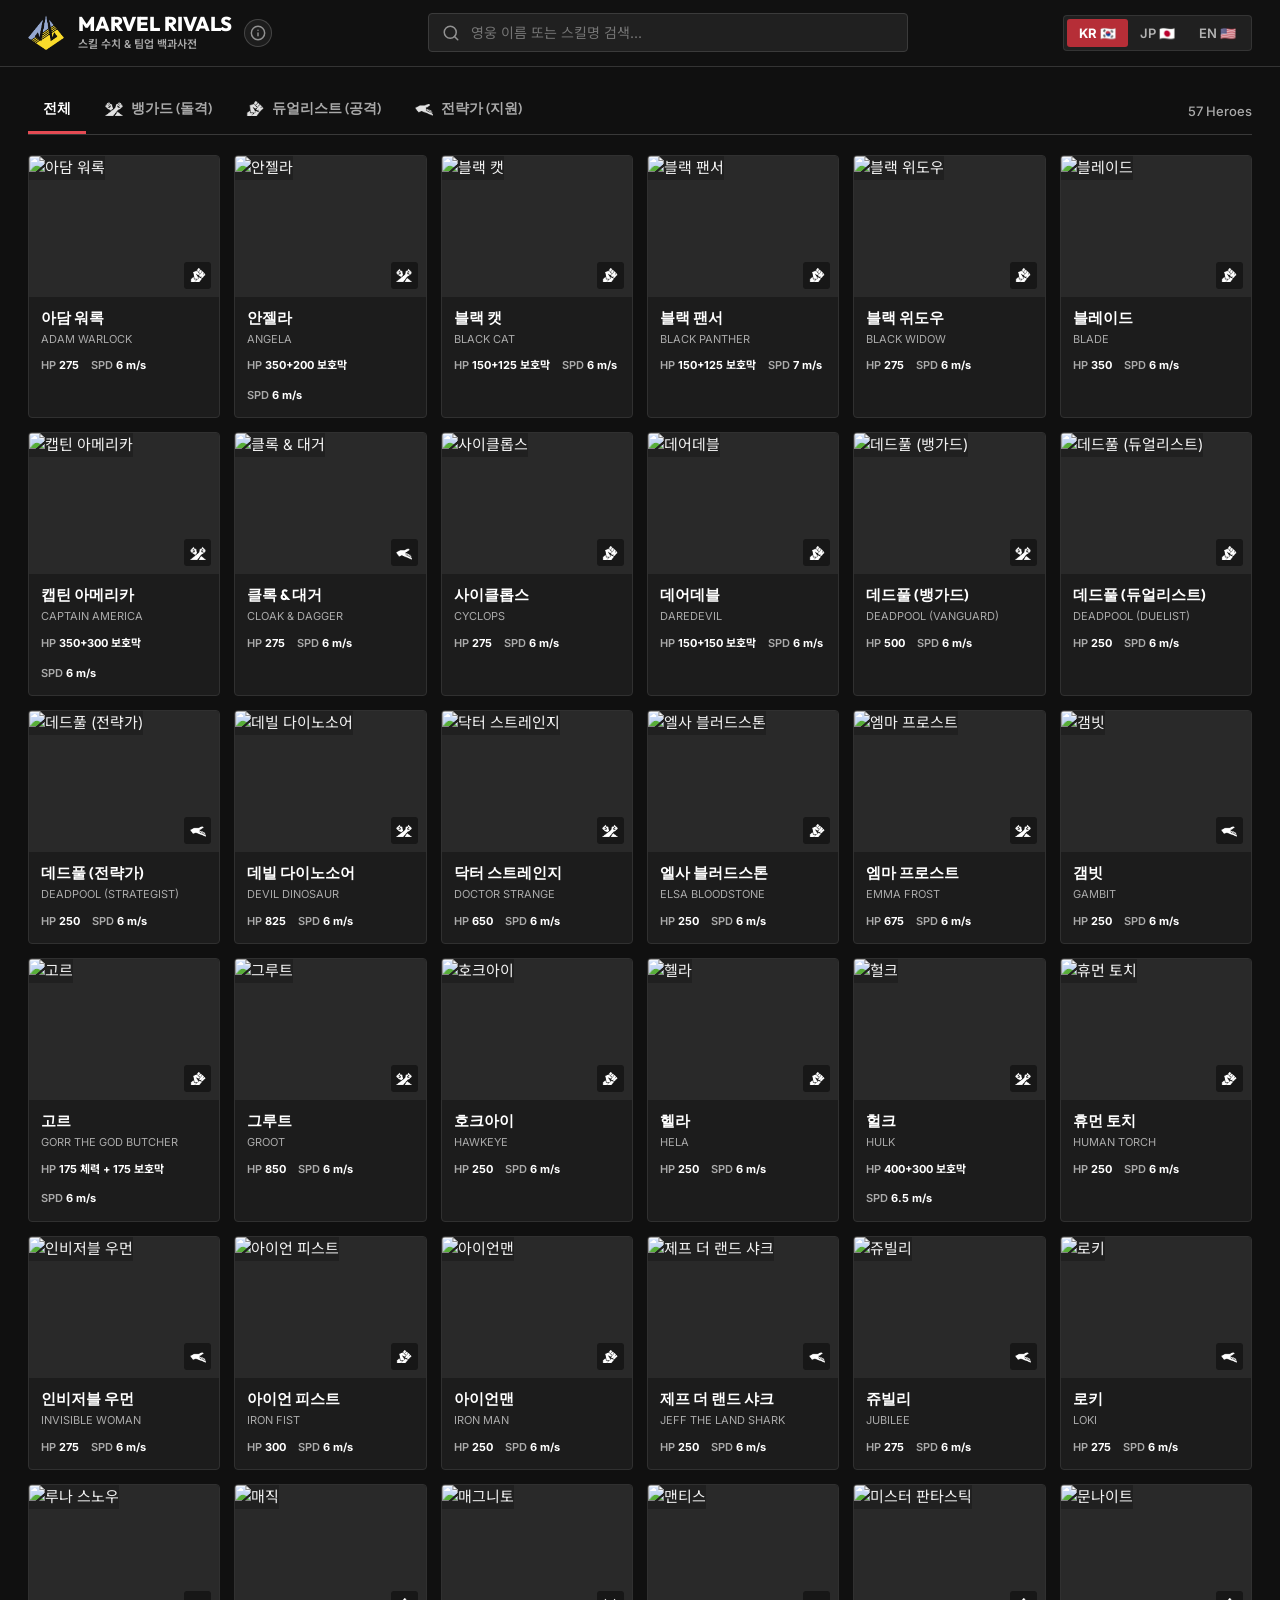
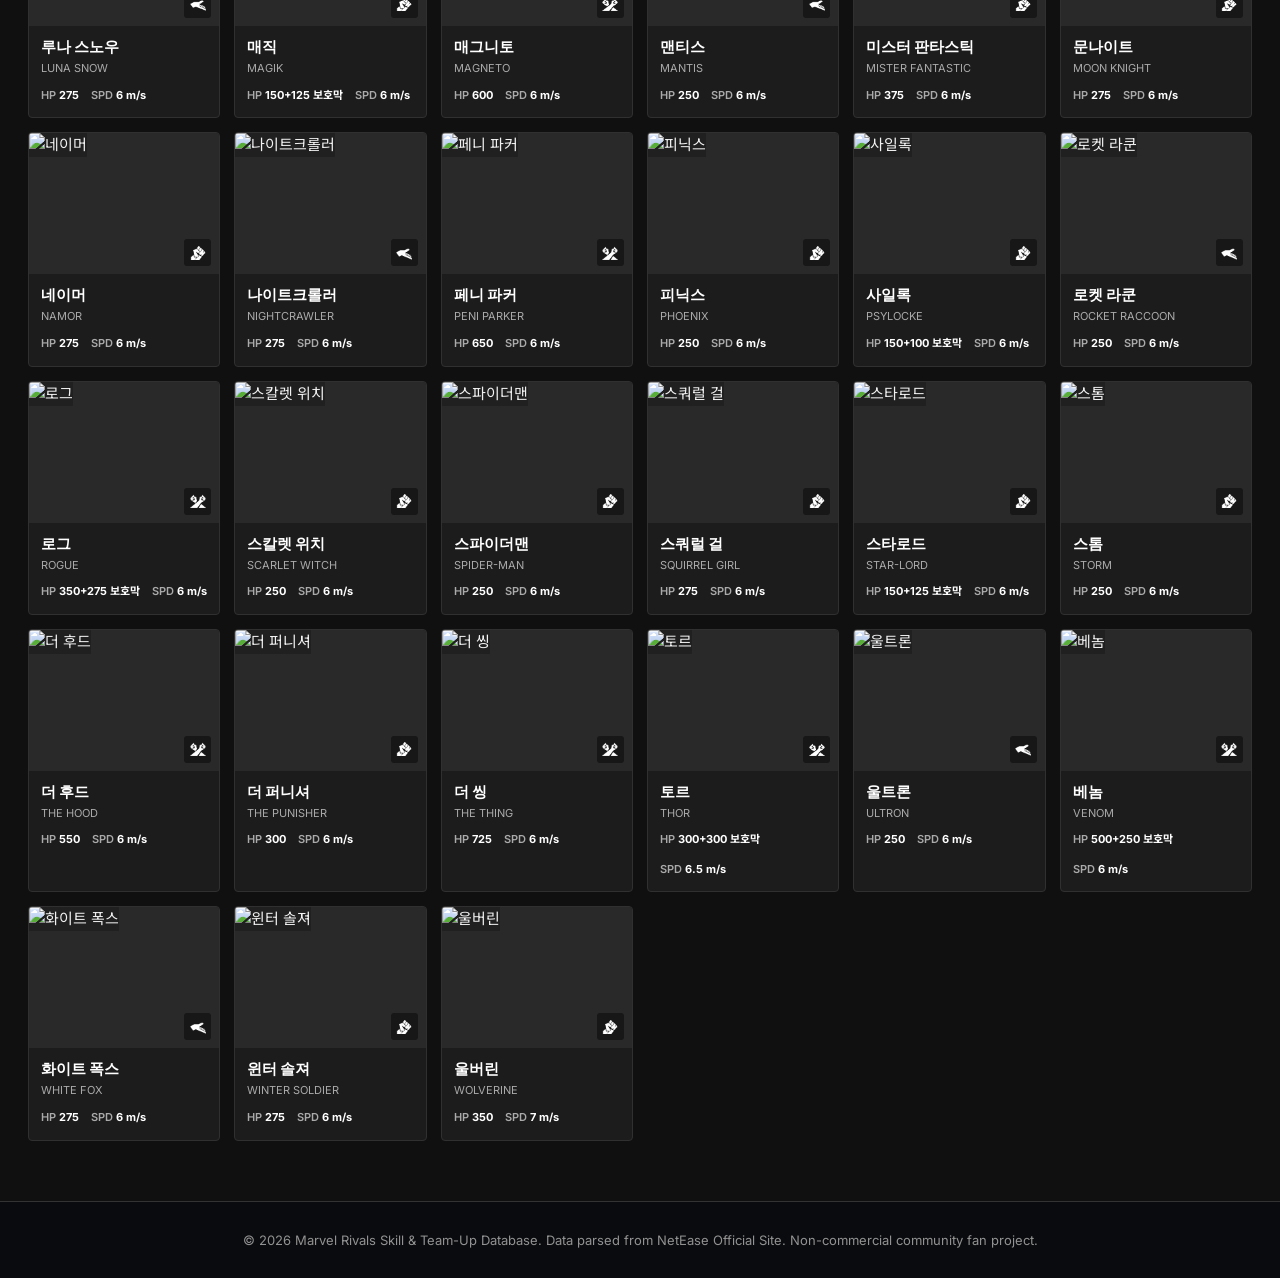
==== commit 76caf57f: "Unify hero card artwork" ====
--- a/index.html
+++ b/index.html
@@ -17,7 +17,7 @@
   <meta property="og:type" content="website">
 
   <!-- Stylesheet -->
-  <link rel="stylesheet" href="styles.css?v=6">
+  <link rel="stylesheet" href="styles.css?v=7">
 </head>
 <body>
 
--- a/styles.css
+++ b/styles.css
@@ -51,6 +51,8 @@
   --transition-normal: 0.28s cubic-bezier(0.4, 0, 0.2, 1);
   --transition-bounce: 0.4s cubic-bezier(0.175, 0.885, 0.32, 1.275);
 }
+
+
 
 /* ==========================================================================
    Base & Reset
@@ -2127,3 +2129,95 @@
     padding: 1px 4px;
   }
 }
+
+
+/* Reference: restrained dark encyclopedia with a single red accent. */
+:root {
+  --bg-darkest: #101010;
+  --bg-primary: #151515;
+  --bg-secondary: #202020;
+  --bg-card: #191919;
+  --bg-card-hover: #222222;
+  --bg-modal: #171717;
+  --bg-overlay: rgba(0, 0, 0, .82);
+  --border-subtle: rgba(255, 255, 255, .09);
+  --border-bright: rgba(255, 255, 255, .2);
+  --border-gold: #a72a32;
+  --accent-gold: #e54b53;
+  --accent-gold-glow: rgba(229, 75, 83, .16);
+  --accent-cyan: #e54b53;
+  --text-main: #f1f1f1;
+  --text-muted: #b2b2b2;
+  --text-dim: #929292;
+}
+
+body { background: var(--bg-darkest); letter-spacing: 0; }
+.app-header { background: #111; backdrop-filter: none; border-bottom: 1px solid #343434; padding: 12px 28px; }
+.site-logo-icon { filter: none; }
+.logo-group:hover .site-logo-icon { transform: none; }
+.logo-title { background: none; -webkit-text-fill-color: initial; color: #fff; letter-spacing: 0; }
+.logo-subtitle { color: #aaa; letter-spacing: 0; }
+.search-input { background: #202020; border-color: #3b3b3b; border-radius: 4px; }
+.search-input:focus { border-color: #e54b53; box-shadow: 0 0 0 2px rgba(229,75,83,.18); }
+.lang-switch { border-radius: 4px; background: #202020; }
+.lang-btn { border-radius: 3px; }
+.lang-btn.active { background: #b62e37; color: #fff; box-shadow: none; }
+.dev-info-btn:hover { background: #282020; border-color: #e54b53; color: #fff; box-shadow: none; transform: none; }
+.filter-section { margin-top: 0; padding-top: 22px; }
+.filter-bar { border-bottom: 1px solid #393939; }
+.role-filter-group { gap: 4px; }
+.role-btn, .role-btn[data-role].active { border: 0; border-bottom: 3px solid transparent; border-radius: 0; background: transparent; color: #aaa; box-shadow: none; padding: 10px 15px 13px; backdrop-filter: none; }
+.role-btn:hover { background: #202020; color: #fff; transform: none; }
+.role-btn.active, .role-btn[data-role].active { border-bottom-color: #e54b53; color: #fff; }
+.role-btn[data-role="STRATEGIST"].active .role-btn-icon { filter: brightness(0) invert(1); }
+.role-btn:hover .role-btn-icon { transform: none; }
+.count-indicator { color: #aaa; }
+.main-content { margin-top: 20px; }
+.hero-grid { grid-template-columns: repeat(auto-fill, minmax(175px, 1fr)); gap: 14px; }
+.hero-card { display: block; padding: 0; background: #1c1c1c; border: 1px solid #303030; border-radius: 4px; text-align: left; backdrop-filter: none; }
+.hero-card::before { display: none; }
+.hero-card:hover, .hero-card.role-vanguard:hover, .hero-card.role-duelist:hover, .hero-card.role-strategist:hover { background: #242424; border-color: #d94149; transform: none; box-shadow: none; }
+.hero-card:focus-visible { outline: 2px solid #f36a70; outline-offset: 2px; }
+.hero-avatar-wrapper { width: 100%; height: auto; aspect-ratio: 1.35; border-radius: 0; padding: 0; margin: 0; background: #292929; overflow: hidden; }
+.hero-card:hover .hero-avatar-wrapper { transform: none; }
+.hero-avatar { border-radius: 0; object-fit: cover; object-position: center 20%; }
+.role-pill, .role-pill.VANGUARD, .role-pill.DUELIST, .role-pill.STRATEGIST { bottom: 8px; right: 8px; width: 27px; height: 27px; border: 0; border-radius: 3px; background: #171717; box-shadow: none; }
+.hero-info { padding: 11px 12px 13px; }
+.hero-name-primary { font-size: 15px; white-space: normal; line-height: 1.35; min-height: 21px; }
+.hero-name-sub { color: #aaa; font-size: 11px; margin: 2px 0 9px; min-height: 17px; }
+.hero-chips { justify-content: flex-start; gap: 12px; }
+.stat-chip { background: none; border: 0; padding: 0; color: #aaa; font-size: 11px; }
+.modal-overlay { backdrop-filter: none; }
+.modal-container { border-radius: 6px; box-shadow: 0 20px 70px #000; }
+.modal-header { background: #1d1d1d; }
+.modal-avatar { border-radius: 4px; border-color: #555; box-shadow: none; }
+.modal-tabs { background: #171717; }
+.tab-btn.active { color: #fff; }
+.tab-btn.active::after { background: #e54b53; }
+.skill-selector-list { background: transparent; }
+.skill-select-item { border-radius: 3px; }
+.skill-select-item.active { background: #292020; border-color: #c33b43; box-shadow: none; }
+.skill-detail-display, .skill-desc-box { background: transparent; border-color: #393939; border-radius: 3px; box-shadow: none; }
+.stat-box { background: #222; border-color: #333; border-radius: 3px; box-shadow: none; }
+.stat-box:hover { transform: none; box-shadow: none; }
+.loadout-btn, .hero-form-btn { border-radius: 3px; box-shadow: none; }
+.loadout-btn.active, .hero-form-btn.active { border-color: #d94149; background: #302023; box-shadow: none; }
+.partner-highlight-bar, .teamup-card { border-radius: 3px; box-shadow: none; }
+.teamup-card.base, .teamup-card.enhanced { background: #202020; border-color: #3a3a3a; }
+.app-footer { border-color: #333; }
+
+@media (max-width: 768px) {
+  .hero-grid { grid-template-columns: repeat(3, minmax(0, 1fr)); gap: 10px; }
+  .hero-card { padding: 0; }
+  .hero-avatar-wrapper { width: 100%; height: auto; aspect-ratio: 1.2; margin: 0; }
+  .hero-info { padding: 8px; }
+  .hero-name-primary { font-size: 13px; }
+  .hero-name-sub { font-size: 10px; overflow-wrap: anywhere; }
+  .hero-chips { gap: 7px; }
+  .stat-chip { font-size: 10px; }
+  .role-filter-group { flex-wrap: nowrap; overflow-x: auto; max-width: 100%; }
+  .role-btn, .role-btn[data-role].active { white-space: nowrap; padding: 9px 10px; font-size: 12px; }
+}
+@media (max-width: 380px) {
+  .hero-grid { grid-template-columns: repeat(2, minmax(0, 1fr)); }
+}
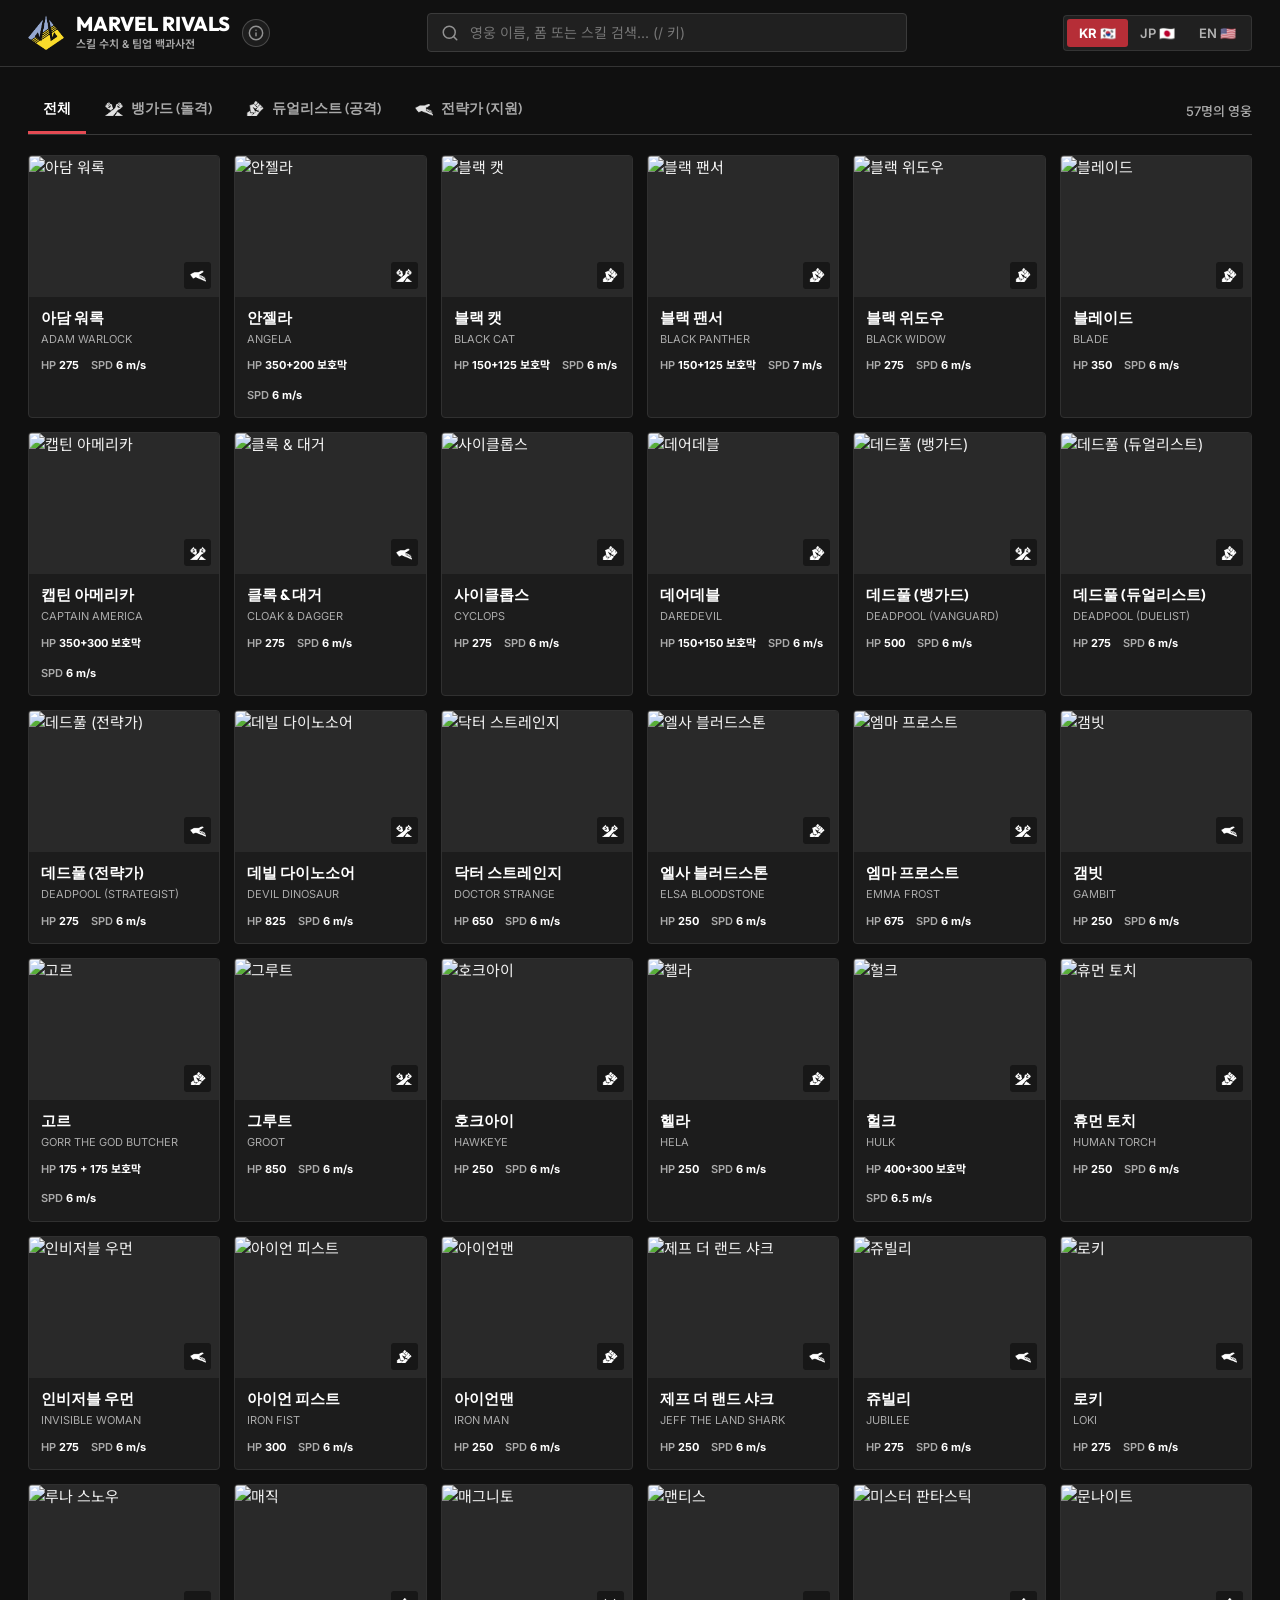
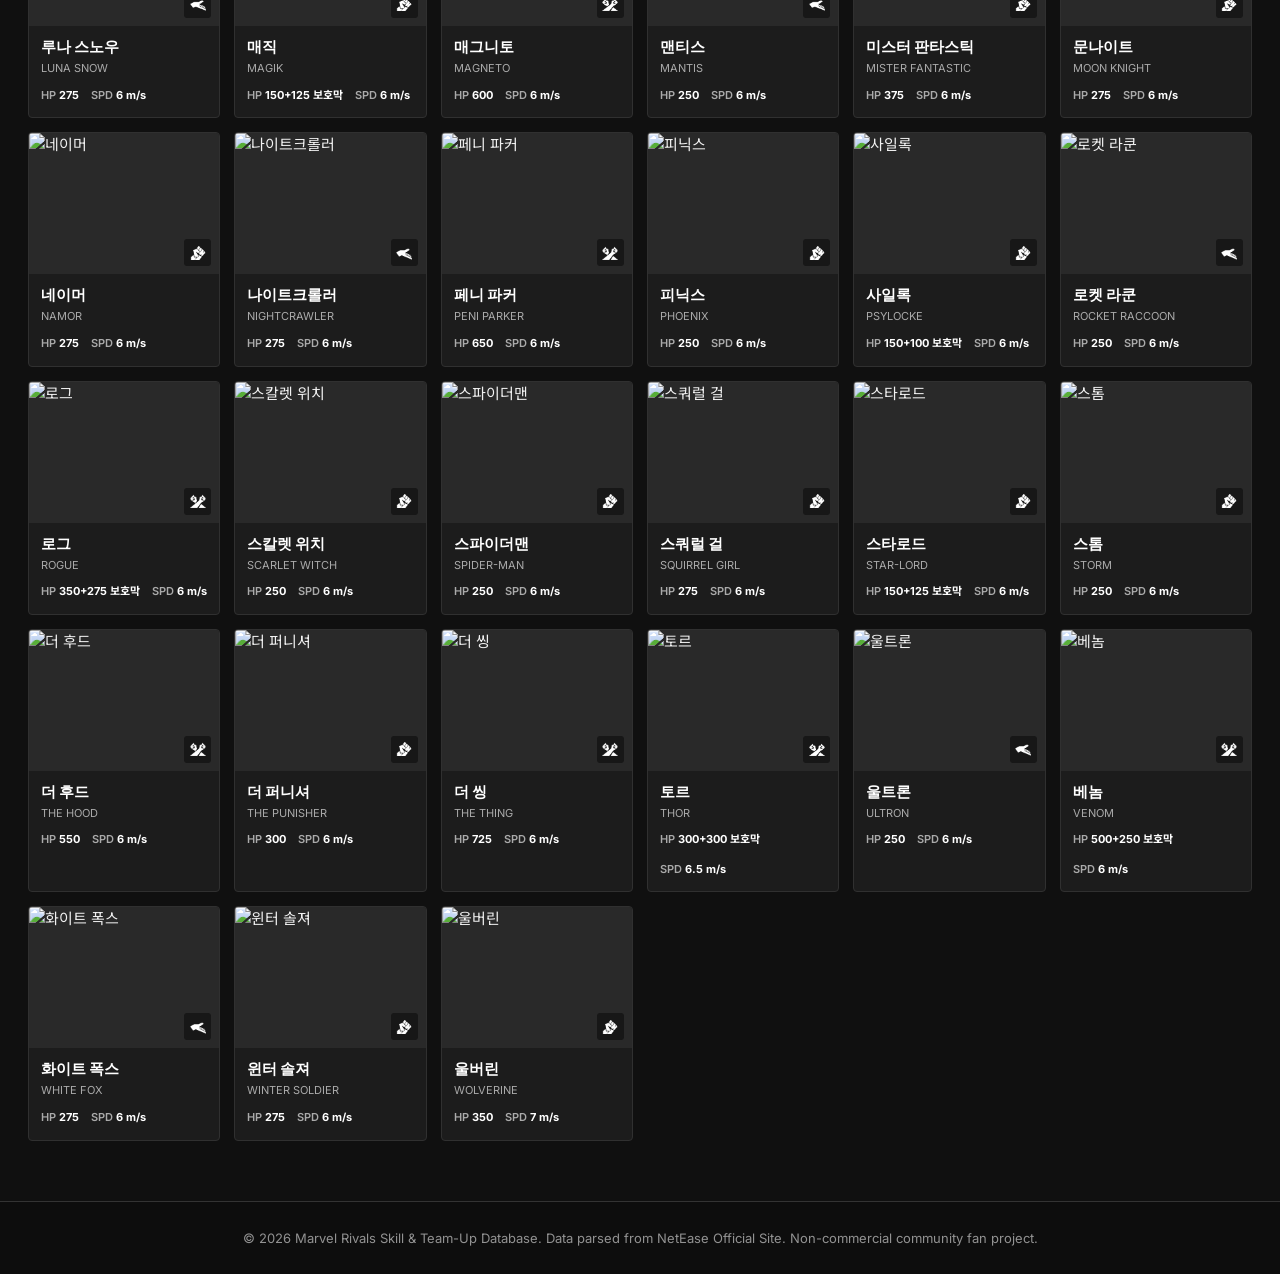
==== commit 4492365d: "refactor: optimize core logic, translation caches, and UI modularity in app.js" ====
--- a/index.html
+++ b/index.html
@@ -3,21 +3,26 @@
 <head>
   <meta charset="UTF-8">
   <meta name="viewport" content="width=device-width, initial-scale=1.0">
-  <title>Marvel Rivals Skill & Team-Up DB | Hero Stats & Loadouts</title>
-  <meta name="description" content="마블 라이벌즈(Marvel Rivals) 57명 전 영웅(역할별 데드풀 포함)의 정확한 스킬 수치(데미지, 쿨다운, 사거리 등)와 최신 7월 개편 팀업 로드아웃(Base/Enhanced)을 한국어, 일본어, 영어로 완벽 지원하는 백과사전.">
+  <title>Marvel Rivals Skill &amp; Team-Up DB | Hero Stats &amp; Loadouts</title>
+  <meta name="description" content="마블 라이벌즈(Marvel Rivals) 57명 전 영웅(역할별 데드풀 포함)의 정확한 스킬 수치(데미지, 쿨다운, 사거리 등)와 최신 시즌 팀업 로드아웃(Base/Enhanced)을 한국어, 일본어, 영어로 완벽 지원하는 백과사전.">
   <meta name="keywords" content="Marvel Rivals, 마블 라이벌즈, 마블라이벌즈 스킬, 스킬 수치, 데미지, 쿨다운, 팀업, Team-up, 한국어, 日本語">
-  
+
   <!-- Favicon -->
   <link rel="icon" type="image/png" href="assets/ignite_icon.png">
   <link rel="apple-touch-icon" href="assets/ignite_icon.png">
 
   <!-- Open Graph -->
-  <meta property="og:title" content="Marvel Rivals Skill & Team-Up DB">
+  <meta property="og:title" content="Marvel Rivals Skill &amp; Team-Up DB">
   <meta property="og:description" content="Official Marvel Rivals skill numbers, hero stats, and team-up loadouts in Korean, Japanese, and English.">
   <meta property="og:type" content="website">
 
+  <!-- Fonts -->
+  <link rel="preconnect" href="https://fonts.googleapis.com">
+  <link rel="preconnect" href="https://fonts.gstatic.com" crossorigin>
+  <link rel="stylesheet" href="https://fonts.googleapis.com/css2?family=Inter:wght@400;500;600;700&family=Outfit:wght@600;700;800;900&family=Noto+Sans+KR:wght@400;500;700;900&family=Noto+Sans+JP:wght@400;500;700;900&display=swap">
+
   <!-- Stylesheet -->
-  <link rel="stylesheet" href="styles.css?v=7">
+  <link rel="stylesheet" href="styles.css?v=062d23c8">
 </head>
 <body>
 
@@ -25,15 +30,15 @@
   <header class="app-header" id="main-header">
     <div class="header-container">
       <div class="brand-wrapper">
-        <a href="#" class="logo-group" id="logo-btn" aria-label="Marvel Rivals Skill DB Home">
-          <img src="assets/ignite_icon.png" alt="Marvel Rivals Ignite" class="site-logo-icon">
+        <a href="./" class="logo-group" id="logo-btn" aria-label="Marvel Rivals Skill DB Home">
+          <img src="assets/ignite_icon.png" alt="Marvel Rivals Ignite" class="site-logo-icon" width="36" height="36">
           <div class="logo-text">
             <h1 class="logo-title" id="site-logo-title">MARVEL RIVALS</h1>
-            <span class="logo-subtitle" id="site-logo-subtitle">SKILL & TEAM-UP DATABASE</span>
-          </div>
-        </a>
-        <button type="button" class="dev-info-btn" id="dev-info-btn" aria-label="개발자 정보 (Developer Info)" title="개발자 정보">
-          <svg class="dev-info-icon" width="16" height="16" viewBox="0 0 24 24" fill="none" stroke="currentColor" stroke-width="2.2" stroke-linecap="round" stroke-linejoin="round">
+            <span class="logo-subtitle" id="site-logo-subtitle">SKILL &amp; TEAM-UP DATABASE</span>
+          </div>
+        </a>
+        <button type="button" class="dev-info-btn" id="dev-info-btn" aria-label="개발자 정보" title="개발자 정보">
+          <svg class="dev-info-icon" width="16" height="16" viewBox="0 0 24 24" fill="none" stroke="currentColor" stroke-width="2.2" stroke-linecap="round" stroke-linejoin="round" aria-hidden="true">
             <circle cx="12" cy="12" r="10"></circle>
             <line x1="12" y1="16" x2="12" y2="12"></line>
             <line x1="12" y1="8" x2="12.01" y2="8"></line>
@@ -43,15 +48,16 @@
 
       <!-- Global Hero/Skill Search -->
       <div class="search-wrapper">
-        <svg class="search-icon" width="18" height="18" viewBox="0 0 24 24" fill="none" stroke="currentColor" stroke-width="2" stroke-linecap="round" stroke-linejoin="round">
+        <svg class="search-icon" width="18" height="18" viewBox="0 0 24 24" fill="none" stroke="currentColor" stroke-width="2" stroke-linecap="round" stroke-linejoin="round" aria-hidden="true">
           <circle cx="11" cy="11" r="8"></circle>
           <line x1="21" y1="21" x2="16.65" y2="16.65"></line>
         </svg>
-        <input 
-          type="text" 
-          id="hero-search-input" 
-          class="search-input" 
-          placeholder="영웅 이름 또는 스킬 검색... (/ 키로 검색)" 
+        <input
+          type="search"
+          id="hero-search-input"
+          class="search-input"
+          placeholder="영웅 이름, 폼 또는 스킬 검색... (/ 키)"
+          aria-label="Search heroes or abilities"
           autocomplete="off"
           spellcheck="false"
         >
@@ -71,19 +77,19 @@
   <!-- Filter Section -->
   <section class="filter-section" id="filter-section">
     <div class="filter-bar">
-      <div class="role-filter-group" id="role-filters" role="tablist">
-        <button type="button" class="role-btn active" data-role="ALL" id="filter-all">
-          <span id="label-all">전체 (All)</span>
-        </button>
-        <button type="button" class="role-btn" data-role="VANGUARD" id="filter-vanguard">
+      <div class="role-filter-group" id="role-filters" role="tablist" aria-label="Hero role filter">
+        <button type="button" class="role-btn active" role="tab" aria-selected="true" data-role="ALL" id="filter-all">
+          <span id="label-all">전체</span>
+        </button>
+        <button type="button" class="role-btn" role="tab" aria-selected="false" data-role="VANGUARD" id="filter-vanguard">
           <img src="assets/icons/role_vanguard.png" class="role-btn-icon" alt="" aria-hidden="true">
           <span id="label-vanguard">뱅가드 (돌격)</span>
         </button>
-        <button type="button" class="role-btn" data-role="DUELIST" id="filter-duelist">
+        <button type="button" class="role-btn" role="tab" aria-selected="false" data-role="DUELIST" id="filter-duelist">
           <img src="assets/icons/role_duelist.png" class="role-btn-icon" alt="" aria-hidden="true">
           <span id="label-duelist">듀얼리스트 (공격)</span>
         </button>
-        <button type="button" class="role-btn" data-role="STRATEGIST" id="filter-strategist">
+        <button type="button" class="role-btn" role="tab" aria-selected="false" data-role="STRATEGIST" id="filter-strategist">
           <img src="assets/icons/role_strategist.png" class="role-btn-icon" alt="" aria-hidden="true">
           <span id="label-strategist">전략가 (지원)</span>
         </button>
@@ -100,9 +106,9 @@
   </main>
 
   <!-- Hero Detail Modal -->
-  <div class="modal-overlay" id="hero-modal" role="dialog" aria-modal="true" aria-hidden="true">
+  <div class="modal-overlay" id="hero-modal" role="dialog" aria-modal="true" aria-hidden="true" aria-labelledby="modal-hero-name">
     <div class="modal-container" id="modal-container">
-      
+
       <!-- Modal Header -->
       <div class="modal-header">
         <div class="modal-header-top">
@@ -115,50 +121,36 @@
           </div>
           <button type="button" class="close-btn" id="modal-close-btn" aria-label="Close modal">✕</button>
         </div>
-        <div class="modal-base-stats" id="modal-base-stats">
-          <!-- e.g. Health: 250, Speed: 6m/s -->
-        </div>
+        <div class="modal-base-stats" id="modal-base-stats"></div>
       </div>
 
       <!-- Navigation Tabs -->
-      <div class="modal-tabs" role="tablist">
-        <button type="button" class="tab-btn active" id="tab-btn-skills" data-tab="skills">
-          <span id="tab-text-skills">일반 스킬 (Abilities)</span>
-        </button>
-        <button type="button" class="tab-btn" id="tab-btn-teamups" data-tab="teamups">
-          <span id="tab-text-teamups">팀업 (Team-Up)</span>
+      <div class="modal-tabs" role="tablist" aria-label="Hero details">
+        <button type="button" class="tab-btn active" role="tab" aria-selected="true" aria-controls="view-skills" id="tab-btn-skills" data-tab="skills">
+          <span id="tab-text-skills">일반 스킬</span>
+        </button>
+        <button type="button" class="tab-btn" role="tab" aria-selected="false" aria-controls="view-teamups" id="tab-btn-teamups" data-tab="teamups">
+          <span id="tab-text-teamups">팀업</span>
         </button>
       </div>
 
       <!-- Modal Body -->
       <div class="modal-body" id="modal-body">
-        
+
         <!-- Tab 1: Normal Abilities -->
-        <div class="tab-view active" id="view-skills">
-          <!-- Form Switcher Bar (for multi-form heroes like Hulk, Black Cat, Magik, etc.) -->
+        <div class="tab-view active" role="tabpanel" aria-labelledby="tab-btn-skills" id="view-skills">
           <div class="hero-forms-bar" id="hero-forms-bar" style="display: none;"></div>
 
           <div class="abilities-container">
-            <div class="skill-selector-list" id="skill-selector-list">
-              <!-- List of abilities for selection -->
-            </div>
-            <div class="skill-detail-display" id="skill-detail-display">
-              <!-- Selected ability detailed stats and mechanics -->
-            </div>
+            <div class="skill-selector-list" id="skill-selector-list"></div>
+            <div class="skill-detail-display" id="skill-detail-display"></div>
           </div>
         </div>
 
         <!-- Tab 2: Team-Up Loadouts -->
-        <div class="tab-view" id="view-teamups">
-          <!-- Loadout Switcher -->
-          <div class="loadout-selector" id="loadout-selector">
-            <!-- Loadout 1 & 2 Buttons -->
-          </div>
-
-          <!-- Loadout Detail (Base vs Enhanced) -->
-          <div class="teamup-columns" id="teamup-columns">
-            <!-- Injected via app.js -->
-          </div>
+        <div class="tab-view" role="tabpanel" aria-labelledby="tab-btn-teamups" id="view-teamups">
+          <div class="loadout-selector" id="loadout-selector"></div>
+          <div class="teamup-columns" id="teamup-columns"></div>
         </div>
 
       </div>
@@ -166,15 +158,15 @@
   </div>
 
   <!-- Developer Info Modal -->
-  <div class="modal-overlay dev-modal-overlay" id="dev-modal" role="dialog" aria-modal="true" aria-labelledby="dev-modal-title">
+  <div class="modal-overlay dev-modal-overlay" id="dev-modal" role="dialog" aria-modal="true" aria-hidden="true" aria-labelledby="dev-modal-title">
     <div class="dev-modal-container">
       <div class="dev-modal-header">
         <div class="dev-header-badge">
           <span class="dev-badge-dot"></span>
           <span id="dev-badge-text">CREATOR INFO</span>
         </div>
-        <button type="button" class="modal-close-btn dev-modal-close-btn" id="dev-modal-close-btn" aria-label="Close Developer Info">
-          <svg width="18" height="18" viewBox="0 0 24 24" fill="none" stroke="currentColor" stroke-width="2.5" stroke-linecap="round" stroke-linejoin="round">
+        <button type="button" class="dev-modal-close-btn" id="dev-modal-close-btn" aria-label="Close Developer Info">
+          <svg width="18" height="18" viewBox="0 0 24 24" fill="none" stroke="currentColor" stroke-width="2.5" stroke-linecap="round" stroke-linejoin="round" aria-hidden="true">
             <line x1="18" y1="6" x2="6" y2="18"></line>
             <line x1="6" y1="6" x2="18" y2="18"></line>
           </svg>
@@ -190,7 +182,7 @@
           <div class="dev-profile-title-row">
             <h2 class="dev-profile-name" id="dev-modal-title">Neil</h2>
             <span class="dev-verified-badge" title="Verified Creator">
-              <svg width="14" height="14" viewBox="0 0 24 24" fill="currentColor">
+              <svg width="14" height="14" viewBox="0 0 24 24" fill="currentColor" aria-hidden="true">
                 <path d="M12 2C6.48 2 2 6.48 2 12s4.48 10 10 10 10-4.48 10-10S17.52 2 12 2zm-2 15l-5-5 1.41-1.41L10 14.17l7.59-7.59L19 8l-9 9z"/>
               </svg>
             </span>
@@ -204,10 +196,9 @@
       </div>
 
       <div class="dev-sns-grid">
-        <!-- X (Twitter) -->
         <a href="https://x.com/Neil__MR" target="_blank" rel="noopener noreferrer" class="dev-sns-card sns-x">
           <div class="dev-sns-icon-wrap">
-            <svg class="dev-sns-svg" viewBox="0 0 24 24" fill="currentColor">
+            <svg class="dev-sns-svg" viewBox="0 0 24 24" fill="currentColor" aria-hidden="true">
               <path d="M18.244 2.25h3.308l-7.227 8.26 8.502 11.24H16.17l-5.214-6.817L4.99 21.75H1.68l7.73-8.835L1.254 2.25H8.08l4.713 6.231zm-1.161 17.52h1.833L7.084 4.126H5.117z"/>
             </svg>
           </div>
@@ -216,31 +207,29 @@
             <div class="dev-sns-handle">@Neil__MR</div>
           </div>
           <div class="dev-sns-action">
-            <svg class="dev-sns-arrow" viewBox="0 0 24 24" fill="none" stroke="currentColor" stroke-width="2">
-              <path d="M7 17L17 7M17 7H8M17 7V16" stroke-linecap="round" stroke-linejoin="round"/>
-            </svg>
-          </div>
-        </a>
-
-        <!-- Twitch -->
-        <a href="https://twitch.tv/neil_mr" target="_blank" rel="noopener noreferrer" class="dev-sns-card sns-twitch">
-          <div class="dev-sns-icon-wrap">
-            <svg class="dev-sns-svg" viewBox="0 0 24 24" fill="currentColor">
+            <svg class="dev-sns-arrow" viewBox="0 0 24 24" fill="none" stroke="currentColor" stroke-width="2" aria-hidden="true">
+              <path d="M7 17L17 7M17 7H8M17 7V16" stroke-linecap="round" stroke-linejoin="round"/>
+            </svg>
+          </div>
+        </a>
+
+        <a href="https://twitch.tv/neil_kr" target="_blank" rel="noopener noreferrer" class="dev-sns-card sns-twitch">
+          <div class="dev-sns-icon-wrap">
+            <svg class="dev-sns-svg" viewBox="0 0 24 24" fill="currentColor" aria-hidden="true">
               <path d="M2.149 0L.537 4.119v16.836h5.131V24h3.208l3.208-3.045h4.634l6.743-6.743V0H2.149zm19.124 13.064l-3.746 3.746h-5.228l-2.784 2.784v-2.784H5.892V1.957h15.381v11.107zM16.51 5.922h-2.143v6.275h2.143V5.922zm-5.787 0h-2.143v6.275h2.143V5.922z"/>
             </svg>
           </div>
           <div class="dev-sns-info">
             <div class="dev-sns-name">Twitch</div>
-            <div class="dev-sns-handle">neil_mr</div>
-          </div>
-          <div class="dev-sns-action">
-            <svg class="dev-sns-arrow" viewBox="0 0 24 24" fill="none" stroke="currentColor" stroke-width="2">
-              <path d="M7 17L17 7M17 7H8M17 7V16" stroke-linecap="round" stroke-linejoin="round"/>
-            </svg>
-          </div>
-        </a>
-
-        <!-- Liquipedia -->
+            <div class="dev-sns-handle">neil_kr</div>
+          </div>
+          <div class="dev-sns-action">
+            <svg class="dev-sns-arrow" viewBox="0 0 24 24" fill="none" stroke="currentColor" stroke-width="2" aria-hidden="true">
+              <path d="M7 17L17 7M17 7H8M17 7V16" stroke-linecap="round" stroke-linejoin="round"/>
+            </svg>
+          </div>
+        </a>
+
         <a href="https://liquipedia.net/marvelrivals/Neil" target="_blank" rel="noopener noreferrer" class="dev-sns-card sns-liquipedia">
           <div class="dev-sns-icon-wrap">
             <img src="assets/liquipedia.png" alt="Liquipedia" class="dev-sns-img">
@@ -250,16 +239,15 @@
             <div class="dev-sns-handle">Neil (Marvel Rivals)</div>
           </div>
           <div class="dev-sns-action">
-            <svg class="dev-sns-arrow" viewBox="0 0 24 24" fill="none" stroke="currentColor" stroke-width="2">
-              <path d="M7 17L17 7M17 7H8M17 7V16" stroke-linecap="round" stroke-linejoin="round"/>
-            </svg>
-          </div>
-        </a>
-
-        <!-- Youtube -->
+            <svg class="dev-sns-arrow" viewBox="0 0 24 24" fill="none" stroke="currentColor" stroke-width="2" aria-hidden="true">
+              <path d="M7 17L17 7M17 7H8M17 7V16" stroke-linecap="round" stroke-linejoin="round"/>
+            </svg>
+          </div>
+        </a>
+
         <a href="https://www.youtube.com/@ow_Neil" target="_blank" rel="noopener noreferrer" class="dev-sns-card sns-youtube">
           <div class="dev-sns-icon-wrap">
-            <svg class="dev-sns-svg" viewBox="0 0 24 24" fill="currentColor">
+            <svg class="dev-sns-svg" viewBox="0 0 24 24" fill="currentColor" aria-hidden="true">
               <path d="M23.498 6.186a3.016 3.016 0 0 0-2.122-2.136C19.505 3.545 12 3.545 12 3.545s-7.505 0-9.377.505A3.017 3.017 0 0 0 .502 6.186C0 8.07 0 12 0 12s0 3.93.502 5.814a3.016 3.016 0 0 0 2.122 2.136c1.871.505 9.376.505 9.376.505s7.505 0 9.377-.505a3.015 3.015 0 0 0 2.122-2.136C24 15.93 24 12 24 12s0-3.93-.502-5.814zM9.545 15.568V8.432L15.818 12l-6.273 3.568z"/>
             </svg>
           </div>
@@ -268,7 +256,7 @@
             <div class="dev-sns-handle">@ow_Neil</div>
           </div>
           <div class="dev-sns-action">
-            <svg class="dev-sns-arrow" viewBox="0 0 24 24" fill="none" stroke="currentColor" stroke-width="2">
+            <svg class="dev-sns-arrow" viewBox="0 0 24 24" fill="none" stroke="currentColor" stroke-width="2" aria-hidden="true">
               <path d="M7 17L17 7M17 7H8M17 7V16" stroke-linecap="round" stroke-linejoin="round"/>
             </svg>
           </div>
@@ -279,10 +267,10 @@
 
   <!-- Footer -->
   <footer class="app-footer">
-    <p>© 2026 Marvel Rivals Skill & Team-Up Database. Data parsed from NetEase Official Site. Non-commercial community fan project.</p>
+    <p>© 2026 Marvel Rivals Skill &amp; Team-Up Database. Data parsed from NetEase Official Site. Non-commercial community fan project.</p>
   </footer>
 
   <!-- Application Logic -->
-  <script src="app.js?v=6"></script>
+  <script src="app.js?v=062d23c8" data-version="062d23c8"></script>
 </body>
 </html>
--- a/styles.css
+++ b/styles.css
@@ -1,58 +1,46 @@
 /* ==========================================================================
-   MARVEL RIVALS SKILL & TEAM-UP DATABASE - PREMIUM STYLESHEET
-   Aesthetics: Deep Dark Cosmic Theme, Neon Gold & Cyan Accents, Glassmorphism
+   MARVEL RIVALS SKILL & TEAM-UP DATABASE - STYLESHEET
+   Design System: Restrained Dark Encyclopedia with Crimson & Amber Accents
    ========================================================================== */
 
-@import url('https://fonts.googleapis.com/css2?family=Inter:wght@300;400;500;600;700&family=Outfit:wght@400;500;600;700;800;900&family=Noto+Sans+KR:wght@400;500;700;900&family=Noto+Sans+JP:wght@400;500;700;900&display=swap');
-
 :root {
-  /* Color Palette */
-  --bg-darkest: #07090e;
-  --bg-primary: #0d111d;
-  --bg-secondary: #141a2b;
-  --bg-card: rgba(22, 28, 46, 0.75);
-  --bg-card-hover: rgba(30, 39, 64, 0.9);
-  --bg-modal: rgba(13, 17, 29, 0.96);
-  --bg-overlay: rgba(5, 7, 12, 0.85);
-
-  /* Borders & Highlights */
-  --border-subtle: rgba(255, 255, 255, 0.08);
-  --border-bright: rgba(255, 255, 255, 0.18);
-  --border-gold: rgba(245, 180, 50, 0.4);
-
-  /* Brand Accents */
-  --accent-gold: #f5b432;
-  --accent-gold-glow: rgba(245, 180, 50, 0.25);
-  --accent-cyan: #00f0ff;
-  --accent-cyan-glow: rgba(0, 240, 255, 0.25);
-  --accent-purple: #9d4edd;
-  --accent-red: #ff3366;
-  --accent-green: #00e676;
-
-  /* Roles */
+  /* Surfaces */
+  --bg-darkest: #101010;
+  --bg-primary: #151515;
+  --bg-secondary: #202020;
+  --bg-card: #1c1c1c;
+  --bg-card-hover: #242424;
+  --bg-modal: #171717;
+  --bg-overlay: rgba(0, 0, 0, 0.82);
+
+  /* Borders */
+  --border-subtle: rgba(255, 255, 255, 0.09);
+  --border-mid: #343434;
+  --border-bright: rgba(255, 255, 255, 0.2);
+
+  /* Accents */
+  --accent-red: #e54b53;
+  --accent-red-strong: #b62e37;
+  --accent-red-border: #c43c44;
+  --accent-red-soft: rgba(229, 75, 83, 0.16);
+  --accent-amber: #f0b429;
+  --accent-amber-soft: rgba(240, 180, 41, 0.14);
+
+  /* Role Colors */
   --role-vanguard: #3a86ff;
-  --role-vanguard-bg: rgba(58, 134, 255, 0.15);
-  --role-duelist: #ff0055;
-  --role-duelist-bg: rgba(255, 0, 85, 0.15);
+  --role-duelist: #ff3366;
   --role-strategist: #00f5d4;
-  --role-strategist-bg: rgba(0, 245, 212, 0.15);
-
-  /* Text Colors */
-  --text-main: #f8fafc;
-  --text-muted: #94a3b8;
-  --text-dim: #64748b;
-
-  /* Typography */
+
+  /* Typography & Text */
+  --text-main: #f1f1f1;
+  --text-muted: #b2b2b2;
+  --text-dim: #929292;
   --font-display: 'Outfit', -apple-system, BlinkMacSystemFont, 'Segoe UI', sans-serif;
-  --font-body: 'Inter', 'Noto Sans KR', 'Noto Sans JP', sans-serif;
-
-  /* Transitions */
-  --transition-fast: 0.18s cubic-bezier(0.4, 0, 0.2, 1);
-  --transition-normal: 0.28s cubic-bezier(0.4, 0, 0.2, 1);
-  --transition-bounce: 0.4s cubic-bezier(0.175, 0.885, 0.32, 1.275);
-}
-
-
+  --font-body: 'Inter', 'Noto Sans KR', 'Noto Sans JP', -apple-system, sans-serif;
+
+  /* Motion */
+  --transition-fast: 0.16s cubic-bezier(0.4, 0, 0.2, 1);
+}
 
 /* ==========================================================================
    Base & Reset
@@ -70,12 +58,6 @@
 
 body {
   background-color: var(--bg-darkest);
-  background-image: 
-    radial-gradient(circle at 15% 20%, rgba(157, 78, 221, 0.12) 0%, transparent 45%),
-    radial-gradient(circle at 85% 60%, rgba(0, 240, 255, 0.1) 0%, transparent 40%),
-    radial-gradient(circle at 50% 90%, rgba(245, 180, 50, 0.08) 0%, transparent 50%),
-    linear-gradient(180deg, var(--bg-darkest) 0%, var(--bg-primary) 100%);
-  background-attachment: fixed;
   color: var(--text-main);
   font-family: var(--font-body);
   font-size: 15px;
@@ -85,6 +67,15 @@
   -webkit-font-smoothing: antialiased;
 }
 
+button {
+  font-family: inherit;
+}
+
+:focus-visible {
+  outline: 2px solid #f36a70;
+  outline-offset: 2px;
+}
+
 /* ==========================================================================
    Header & Navigation
    ========================================================================== */
@@ -93,11 +84,9 @@
   position: sticky;
   top: 0;
   z-index: 100;
-  background: rgba(7, 9, 14, 0.8);
-  backdrop-filter: blur(20px);
-  border-bottom: 1px solid var(--border-subtle);
-  padding: 14px 28px;
-  transition: var(--transition-normal);
+  background: #111111;
+  border-bottom: 1px solid var(--border-mid);
+  padding: 12px 28px;
 }
 
 .header-container {
@@ -118,8 +107,35 @@
 .logo-group {
   display: flex;
   align-items: center;
-  gap: 14px;
+  gap: 12px;
   text-decoration: none;
+}
+
+.site-logo-icon {
+  width: 36px;
+  height: 36px;
+  object-fit: contain;
+  flex-shrink: 0;
+}
+
+.logo-text {
+  display: flex;
+  flex-direction: column;
+}
+
+.logo-title {
+  font-family: var(--font-display);
+  font-size: 20px;
+  font-weight: 800;
+  color: #ffffff;
+  line-height: 1.2;
+}
+
+.logo-subtitle {
+  font-size: 11px;
+  font-weight: 600;
+  color: #aaaaaa;
+  text-transform: uppercase;
 }
 
 .dev-info-btn {
@@ -127,76 +143,20 @@
   height: 28px;
   border-radius: 50%;
   background: rgba(255, 255, 255, 0.05);
-  border: 1px solid rgba(255, 255, 255, 0.18);
+  border: 1px solid var(--border-bright);
   color: var(--text-dim);
   display: inline-flex;
   align-items: center;
   justify-content: center;
   cursor: pointer;
-  transition: all 0.22s cubic-bezier(0.16, 1, 0.3, 1);
-  padding: 0;
+  transition: background var(--transition-fast), border-color var(--transition-fast), color var(--transition-fast);
   flex-shrink: 0;
-  outline: none;
 }
 
 .dev-info-btn:hover {
-  background: rgba(245, 180, 50, 0.16);
-  border-color: var(--accent-gold);
-  color: var(--accent-gold);
-  transform: scale(1.12);
-  box-shadow: 0 0 14px rgba(245, 180, 50, 0.4);
-}
-
-.dev-info-btn:active {
-  transform: scale(0.95);
-}
-
-.site-logo-icon {
-  width: 36px;
-  height: 36px;
-  object-fit: contain;
-  filter: drop-shadow(0 0 10px rgba(245, 180, 50, 0.45));
-  transition: transform var(--transition-fast);
-}
-
-.logo-group:hover .site-logo-icon {
-  transform: scale(1.1) rotate(4deg);
-}
-
-.logo-badge {
-  background: linear-gradient(135deg, var(--accent-gold), #ff8c00);
-  color: #000;
-  font-family: var(--font-display);
-  font-weight: 900;
-  font-size: 13px;
-  letter-spacing: 1px;
-  padding: 4px 8px;
-  border-radius: 6px;
-  box-shadow: 0 0 15px var(--accent-gold-glow);
-}
-
-.logo-text {
-  display: flex;
-  flex-direction: column;
-}
-
-.logo-title {
-  font-family: var(--font-display);
-  font-size: 20px;
-  font-weight: 800;
-  letter-spacing: 0.5px;
-  background: linear-gradient(90deg, #ffffff 40%, var(--accent-gold) 100%);
-  -webkit-background-clip: text;
-  -webkit-text-fill-color: transparent;
-  line-height: 1.2;
-}
-
-.logo-subtitle {
-  font-size: 11px;
-  font-weight: 600;
-  color: var(--text-dim);
-  text-transform: uppercase;
-  letter-spacing: 1px;
+  background: #282020;
+  border-color: var(--accent-red);
+  color: #ffffff;
 }
 
 /* Search Bar */
@@ -208,21 +168,20 @@
 
 .search-input {
   width: 100%;
-  background: rgba(255, 255, 255, 0.05);
-  border: 1px solid var(--border-bright);
-  border-radius: 12px;
+  background: var(--bg-secondary);
+  border: 1px solid #3b3b3b;
+  border-radius: 4px;
   padding: 10px 16px 10px 42px;
-  color: #fff;
+  color: #ffffff;
   font-size: 14px;
   font-family: var(--font-body);
+  transition: border-color var(--transition-fast), box-shadow var(--transition-fast);
+}
+
+.search-input:focus {
   outline: none;
-  transition: var(--transition-fast);
-}
-
-.search-input:focus {
-  background: rgba(255, 255, 255, 0.08);
-  border-color: var(--accent-gold);
-  box-shadow: 0 0 18px var(--accent-gold-glow);
+  border-color: var(--accent-red);
+  box-shadow: 0 0 0 2px rgba(229, 75, 83, 0.18);
 }
 
 .search-icon {
@@ -234,7 +193,7 @@
   pointer-events: none;
 }
 
-/* Language Selector & Controls */
+/* Language Switcher */
 .header-actions {
   display: flex;
   align-items: center;
@@ -243,9 +202,9 @@
 
 .lang-switch {
   display: flex;
-  background: rgba(255, 255, 255, 0.06);
+  background: var(--bg-secondary);
   border: 1px solid var(--border-subtle);
-  border-radius: 10px;
+  border-radius: 4px;
   padding: 3px;
 }
 
@@ -253,31 +212,22 @@
   background: transparent;
   border: none;
   color: var(--text-muted);
-  font-family: var(--font-body);
   font-weight: 600;
   font-size: 13px;
   padding: 6px 12px;
-  border-radius: 8px;
+  border-radius: 3px;
   cursor: pointer;
-  transition: var(--transition-fast);
+  transition: background var(--transition-fast), color var(--transition-fast);
 }
 
 .lang-btn:hover {
-  color: #fff;
+  color: #ffffff;
 }
 
 .lang-btn.active {
-  background: linear-gradient(135deg, var(--accent-gold), #e69500);
-  color: #07090e;
-  font-weight: 700;
-  box-shadow: 0 2px 8px rgba(245, 180, 50, 0.35);
-}
-
-/* Filter Section */
-.filter-section {
-  max-width: 1440px;
-  margin: 28px auto 0;
-  padding: 0 28px;
+  background: var(--accent-red-strong);
+  color: #ffffff;
+  font-weight: 700;
 }
 
 /* ==========================================================================
@@ -286,8 +236,8 @@
 
 .filter-section {
   max-width: 1440px;
-  margin: 24px auto 0;
-  padding: 0 28px;
+  margin: 0 auto;
+  padding: 22px 28px 0;
 }
 
 .filter-bar {
@@ -296,11 +246,12 @@
   justify-content: space-between;
   gap: 16px;
   flex-wrap: wrap;
+  border-bottom: 1px solid #393939;
 }
 
 .role-filter-group {
   display: flex;
-  gap: 10px;
+  gap: 4px;
   flex-wrap: wrap;
 }
 
@@ -308,53 +259,27 @@
   display: inline-flex;
   align-items: center;
   gap: 8px;
-  background: var(--bg-card);
-  border: 1px solid var(--border-subtle);
-  border-radius: 12px;
-  padding: 10px 18px;
-  color: var(--text-muted);
+  background: transparent;
+  border: 0;
+  border-bottom: 3px solid transparent;
+  padding: 10px 15px 13px;
+  color: #aaaaaa;
   font-family: var(--font-display);
   font-size: 14px;
   font-weight: 600;
   cursor: pointer;
-  transition: var(--transition-fast);
-  backdrop-filter: blur(12px);
+  transition: background var(--transition-fast), color var(--transition-fast), border-color var(--transition-fast);
 }
 
 .role-btn:hover {
-  background: var(--bg-card-hover);
-  border-color: var(--border-bright);
-  color: #fff;
-  transform: translateY(-1px);
+  background: var(--bg-secondary);
+  color: #ffffff;
 }
 
 .role-btn.active {
-  background: var(--accent-gold);
-  border-color: var(--accent-gold);
-  color: #07090e;
-  font-weight: 700;
-  box-shadow: 0 4px 16px var(--accent-gold-glow);
-}
-
-.role-btn[data-role="VANGUARD"].active {
-  background: var(--role-vanguard);
-  border-color: var(--role-vanguard);
-  color: #fff;
-  box-shadow: 0 4px 16px rgba(58, 134, 255, 0.4);
-}
-
-.role-btn[data-role="DUELIST"].active {
-  background: var(--role-duelist);
-  border-color: var(--role-duelist);
-  color: #fff;
-  box-shadow: 0 4px 16px rgba(255, 0, 85, 0.4);
-}
-
-.role-btn[data-role="STRATEGIST"].active {
-  background: var(--role-strategist);
-  border-color: var(--role-strategist);
-  color: #07090e;
-  box-shadow: 0 4px 16px rgba(0, 245, 212, 0.4);
+  border-bottom-color: var(--accent-red);
+  color: #ffffff;
+  font-weight: 700;
 }
 
 .role-btn-icon {
@@ -363,121 +288,80 @@
   object-fit: contain;
   filter: brightness(0) invert(1);
   opacity: 0.88;
-  transition: transform var(--transition-fast);
-}
-
-.role-btn:hover .role-btn-icon {
-  transform: scale(1.15);
+}
+
+.role-btn:hover .role-btn-icon,
+.role-btn.active .role-btn-icon {
   opacity: 1;
-}
-
-.role-btn[data-role="STRATEGIST"].active .role-btn-icon {
-  filter: brightness(0);
 }
 
 .count-indicator {
   font-size: 13px;
-  color: var(--text-dim);
+  color: #aaaaaa;
   font-weight: 500;
 }
 
 /* ==========================================================================
-   Hero Grid
+   Hero Grid & Cards
    ========================================================================== */
 
 .main-content {
   max-width: 1440px;
-  margin: 24px auto 60px;
+  margin: 20px auto 60px;
   padding: 0 28px;
 }
 
 .hero-grid {
   display: grid;
-  grid-template-columns: repeat(auto-fill, minmax(240px, 1fr));
-  gap: 20px;
+  grid-template-columns: repeat(auto-fill, minmax(175px, 1fr));
+  gap: 14px;
 }
 
 .hero-card {
+  display: block;
   background: var(--bg-card);
-  border: 1px solid var(--border-subtle);
-  border-radius: 16px;
-  padding: 16px;
-  display: flex;
-  flex-direction: column;
-  align-items: center;
-  text-align: center;
+  border: 1px solid #303030;
+  border-radius: 4px;
+  text-align: left;
   cursor: pointer;
-  transition: var(--transition-normal);
+  overflow: hidden;
+  transition: background var(--transition-fast), border-color var(--transition-fast);
+}
+
+.hero-card:hover {
+  background: var(--bg-card-hover);
+  border-color: #d94149;
+}
+
+.hero-avatar-wrapper {
+  width: 100%;
+  aspect-ratio: 1.35;
+  background: #292929;
   position: relative;
   overflow: hidden;
-  backdrop-filter: blur(16px);
-}
-
-.hero-card::before {
-  content: '';
-  position: absolute;
-  inset: 0;
-  border-radius: 16px;
-  padding: 1px;
-  background: linear-gradient(135deg, transparent 40%, rgba(255, 255, 255, 0.15) 100%);
-  -webkit-mask: linear-gradient(#fff 0 0) content-box, linear-gradient(#fff 0 0);
-  -webkit-mask-composite: xor;
-  mask-composite: exclude;
-  pointer-events: none;
-}
-
-.hero-card:hover {
-  background: var(--bg-card-hover);
-  border-color: var(--border-gold);
-  transform: translateY(-5px);
-  box-shadow: 0 12px 30px rgba(0, 0, 0, 0.5), 0 0 20px var(--accent-gold-glow);
-}
-
-.hero-card.role-vanguard:hover { border-color: var(--role-vanguard); box-shadow: 0 12px 30px rgba(0, 0, 0, 0.5), 0 0 20px rgba(58, 134, 255, 0.25); }
-.hero-card.role-duelist:hover { border-color: var(--role-duelist); box-shadow: 0 12px 30px rgba(0, 0, 0, 0.5), 0 0 20px rgba(255, 0, 85, 0.25); }
-.hero-card.role-strategist:hover { border-color: var(--role-strategist); box-shadow: 0 12px 30px rgba(0, 0, 0, 0.5), 0 0 20px rgba(0, 245, 212, 0.25); }
-
-.hero-avatar-wrapper {
-  width: 104px;
-  height: 104px;
-  border-radius: 50%;
-  padding: 3px;
-  background: linear-gradient(135deg, rgba(255, 255, 255, 0.2), transparent);
-  margin-bottom: 12px;
-  position: relative;
-  transition: var(--transition-fast);
-}
-
-.hero-card:hover .hero-avatar-wrapper {
-  transform: scale(1.05);
 }
 
 .hero-avatar {
   width: 100%;
   height: 100%;
-  border-radius: 50%;
   object-fit: cover;
-  background: var(--bg-secondary);
+  object-position: center 20%;
+  display: block;
 }
 
 .role-pill {
   position: absolute;
-  bottom: 0;
-  right: 0;
-  width: 28px;
-  height: 28px;
-  border-radius: 50%;
+  bottom: 8px;
+  right: 8px;
+  width: 27px;
+  height: 27px;
+  border-radius: 3px;
+  background: #171717;
   display: flex;
   align-items: center;
   justify-content: center;
-  border: 2px solid var(--bg-primary);
-  box-shadow: 0 2px 8px rgba(0, 0, 0, 0.5);
   padding: 4px;
 }
-
-.role-pill.VANGUARD { background: var(--role-vanguard); color: #fff; }
-.role-pill.DUELIST { background: var(--role-duelist); color: #fff; }
-.role-pill.STRATEGIST { background: var(--role-strategist); color: #fff; }
 
 .role-pill-icon {
   width: 16px;
@@ -486,92 +370,81 @@
   filter: brightness(0) invert(1);
 }
 
-.role-pill.STRATEGIST .role-pill-icon {
-  filter: brightness(0) invert(1);
-}
-
-.modal-role-badge {
-  display: inline-flex;
-  align-items: center;
-  gap: 6px;
-  padding: 3px 10px;
-  border-radius: 6px;
-  font-size: 12px;
-  font-weight: 700;
-  margin-left: 10px;
-  vertical-align: middle;
-}
-
-.modal-role-badge.VANGUARD { background: rgba(58, 134, 255, 0.2); border: 1px solid var(--role-vanguard); color: #8ec5fc; }
-.modal-role-badge.DUELIST { background: rgba(255, 0, 85, 0.2); border: 1px solid var(--role-duelist); color: #ff85a1; }
-.modal-role-badge.STRATEGIST { background: rgba(0, 245, 212, 0.2); border: 1px solid var(--role-strategist); color: #52f2d9; }
-
-.modal-role-icon {
-  width: 14px;
-  height: 14px;
-  object-fit: contain;
-  filter: brightness(0) invert(1);
-}
-
-.modal-role-badge.STRATEGIST .modal-role-icon {
-  filter: brightness(0) invert(1);
-}
-
 .hero-info {
-  width: 100%;
+  padding: 11px 12px 13px;
 }
 
 .hero-name-primary {
   font-family: var(--font-display);
-  font-size: 18px;
-  font-weight: 700;
-  color: #fff;
-  white-space: nowrap;
-  overflow: hidden;
-  text-overflow: ellipsis;
-  margin-bottom: 2px;
+  font-size: 15px;
+  font-weight: 700;
+  color: #ffffff;
+  line-height: 1.35;
+  min-height: 21px;
 }
 
 .hero-name-sub {
-  font-size: 12px;
-  color: var(--text-dim);
-  margin-bottom: 10px;
+  color: #aaaaaa;
+  font-size: 11px;
+  margin: 2px 0 9px;
+  min-height: 17px;
 }
 
 .hero-name-sub:empty {
   display: none;
 }
 
-.hero-name-primary + .hero-chips {
+.hero-name-primary + .hero-name-sub:empty + .hero-chips {
   margin-top: 8px;
 }
 
 .hero-chips {
   display: flex;
-  justify-content: center;
-  align-items: center;
   flex-wrap: wrap;
-  gap: 6px;
-  margin-bottom: 0;
+  gap: 12px;
 }
 
 .stat-chip {
-  background: rgba(255, 255, 255, 0.05);
-  border: 1px solid var(--border-subtle);
-  border-radius: 6px;
-  padding: 3px 7px;
+  color: #aaaaaa;
   font-size: 11px;
   font-weight: 600;
-  color: var(--text-muted);
   white-space: nowrap;
 }
 
 .stat-chip strong {
-  color: #fff;
-}
-
-.hero-skills-preview {
-  display: none !important;
+  color: #ffffff;
+}
+
+/* Empty & Error States */
+.empty-state {
+  grid-column: 1 / -1;
+  text-align: center;
+  padding: 56px 20px;
+  color: var(--text-dim);
+}
+
+.empty-state-icon {
+  font-size: 34px;
+  margin-bottom: 10px;
+}
+
+.empty-state h3 {
+  color: #ffffff;
+  font-size: 18px;
+  margin-bottom: 6px;
+}
+
+.error-state h3 {
+  color: #ff5c74;
+}
+
+.muted-notice {
+  color: var(--text-dim);
+  font-size: 13px;
+}
+
+.full-span {
+  grid-column: 1 / -1;
 }
 
 /* ==========================================================================
@@ -583,14 +456,13 @@
   inset: 0;
   z-index: 1000;
   background: var(--bg-overlay);
-  backdrop-filter: blur(16px);
   display: flex;
   align-items: center;
   justify-content: center;
   padding: 24px;
   opacity: 0;
   visibility: hidden;
-  transition: opacity 0.25s ease, visibility 0.25s ease;
+  transition: opacity 0.2s ease, visibility 0.2s ease;
 }
 
 .modal-overlay.open {
@@ -604,114 +476,152 @@
   max-height: 90vh;
   background: var(--bg-modal);
   border: 1px solid var(--border-bright);
-  border-radius: 24px;
-  box-shadow: 0 24px 60px rgba(0, 0, 0, 0.7), 0 0 35px rgba(245, 180, 50, 0.15);
+  border-radius: 6px;
+  box-shadow: 0 20px 70px #000000;
   display: flex;
   flex-direction: column;
   overflow: hidden;
-  transform: translateY(20px) scale(0.98);
-  transition: transform 0.3s cubic-bezier(0.16, 1, 0.3, 1);
+  transform: translateY(14px) scale(0.99);
+  transition: transform 0.22s cubic-bezier(0.16, 1, 0.3, 1);
 }
 
 .modal-overlay.open .modal-container {
   transform: translateY(0) scale(1);
 }
 
-/* Modal Header */
 .modal-header {
-  padding: 24px 32px;
-  background: linear-gradient(180deg, rgba(255, 255, 255, 0.05), transparent);
+  padding: 22px 28px;
+  background: #1d1d1d;
   border-bottom: 1px solid var(--border-subtle);
   display: flex;
   flex-direction: column;
   gap: 12px;
-  position: relative;
 }
 
 .modal-header-top {
   display: flex;
   align-items: center;
   justify-content: space-between;
-  width: 100%;
+  gap: 16px;
 }
 
 .modal-hero-profile {
   display: flex;
   align-items: center;
-  gap: 18px;
+  gap: 16px;
+  min-width: 0;
 }
 
 .modal-avatar {
-  width: 68px;
-  height: 68px;
-  border-radius: 50%;
-  border: 2px solid var(--accent-gold);
+  width: 64px;
+  height: 64px;
+  border-radius: 4px;
+  border: 1px solid #555555;
   object-fit: cover;
-  box-shadow: 0 0 16px var(--accent-gold-glow);
+  flex-shrink: 0;
 }
 
 .modal-hero-title h2 {
   font-family: var(--font-display);
-  font-size: 26px;
+  font-size: 25px;
   font-weight: 800;
-  color: #fff;
+  color: #ffffff;
   line-height: 1.2;
 }
 
 .modal-hero-title .name-alt {
   font-size: 14px;
   color: var(--text-dim);
+  margin-top: 2px;
+}
+
+.modal-role-badge {
+  display: inline-flex;
+  align-items: center;
+  gap: 6px;
+  padding: 2px 9px;
+  border-radius: 4px;
+  font-size: 12px;
+  font-weight: 700;
+  margin-left: 8px;
+  vertical-align: middle;
+}
+
+.modal-role-badge.VANGUARD {
+  background: rgba(58, 134, 255, 0.18);
+  border: 1px solid var(--role-vanguard);
+  color: #8ec5fc;
+}
+
+.modal-role-badge.DUELIST {
+  background: rgba(255, 51, 102, 0.18);
+  border: 1px solid var(--role-duelist);
+  color: #ff85a1;
+}
+
+.modal-role-badge.STRATEGIST {
+  background: rgba(0, 245, 212, 0.16);
+  border: 1px solid var(--role-strategist);
+  color: #52f2d9;
+}
+
+.modal-role-icon {
+  width: 14px;
+  height: 14px;
+  object-fit: contain;
+  filter: brightness(0) invert(1);
 }
 
 .modal-base-stats {
   display: flex;
-  gap: 12px;
-  margin-top: 6px;
+  flex-wrap: wrap;
+  gap: 10px;
 }
 
 .base-stat-badge {
   display: inline-flex;
   align-items: center;
   gap: 6px;
-  background: rgba(255, 255, 255, 0.06);
+  background: rgba(255, 255, 255, 0.05);
   border: 1px solid var(--border-subtle);
-  border-radius: 8px;
+  border-radius: 4px;
   padding: 4px 10px;
   font-size: 12px;
   color: var(--text-muted);
 }
 
 .base-stat-badge strong {
-  color: #fff;
+  color: #ffffff;
   font-weight: 700;
 }
 
 .close-btn {
-  background: rgba(255, 255, 255, 0.08);
-  border: 1px solid var(--border-subtle);
+  background: #262626;
+  border: 1px solid #404040;
   color: var(--text-muted);
-  width: 38px;
-  height: 38px;
-  border-radius: 50%;
+  width: 36px;
+  height: 36px;
+  border-radius: 4px;
   display: flex;
   align-items: center;
   justify-content: center;
-  font-size: 18px;
+  font-size: 17px;
   cursor: pointer;
-  transition: var(--transition-fast);
+  flex-shrink: 0;
+  transition: background var(--transition-fast), border-color var(--transition-fast), color var(--transition-fast);
 }
 
 .close-btn:hover {
-  background: rgba(255, 255, 255, 0.15);
-  color: #fff;
-  transform: rotate(90deg);
+  background: #302023;
+  border-color: #d94149;
+  color: #ffffff;
 }
 
 /* Modal Navigation Tabs */
 .modal-tabs {
   display: flex;
-  padding: 0 32px;
-  background: rgba(0, 0, 0, 0.2);
+  padding: 0 28px;
+  background: #171717;
   border-bottom: 1px solid var(--border-subtle);
   gap: 24px;
 }
@@ -719,22 +629,19 @@
 .tab-btn {
   background: transparent;
   border: none;
-  padding: 14px 4px;
+  padding: 13px 4px;
   color: var(--text-muted);
   font-family: var(--font-display);
   font-size: 15px;
   font-weight: 600;
   cursor: pointer;
   position: relative;
-  transition: var(--transition-fast);
-}
-
-.tab-btn:hover {
-  color: #fff;
-}
-
+  transition: color var(--transition-fast);
+}
+
+.tab-btn:hover,
 .tab-btn.active {
-  color: var(--accent-gold);
+  color: #ffffff;
 }
 
 .tab-btn.active::after {
@@ -744,28 +651,15 @@
   left: 0;
   right: 0;
   height: 2px;
-  background: var(--accent-gold);
-  box-shadow: 0 0 10px var(--accent-gold);
-}
-
-.teamup-badge-indicator {
-  background: rgba(0, 240, 255, 0.2);
-  color: var(--accent-cyan);
-  font-size: 10px;
-  padding: 2px 6px;
-  border-radius: 4px;
-  margin-left: 6px;
-  font-weight: 700;
-}
-
-/* Modal Body */
+  background: var(--accent-red);
+}
+
 .modal-body {
-  padding: 24px 32px;
+  padding: 24px 28px;
   overflow-y: auto;
   flex: 1;
 }
 
-/* Tab Views */
 .tab-view {
   display: none;
 }
@@ -774,62 +668,130 @@
   display: block;
 }
 
-/* Abilities Layout */
+/* ==========================================================================
+   Multi-Form Switcher & Abilities Tab
+   ========================================================================== */
+
+.hero-forms-bar {
+  display: flex;
+  gap: 8px;
+  margin-bottom: 18px;
+  background: #1e1e1e;
+  padding: 8px 10px;
+  border-radius: 4px;
+  border: 1px solid var(--border-subtle);
+  overflow-x: auto;
+  align-items: center;
+}
+
+.hero-form-btn {
+  display: inline-flex;
+  align-items: center;
+  gap: 9px;
+  padding: 7px 14px;
+  border-radius: 3px;
+  border: 1px solid rgba(255, 255, 255, 0.12);
+  background: #252525;
+  color: var(--text-muted);
+  cursor: pointer;
+  font-size: 13px;
+  font-weight: 600;
+  white-space: nowrap;
+  transition: background var(--transition-fast), border-color var(--transition-fast), color var(--transition-fast);
+}
+
+.hero-form-btn:hover {
+  background: #2d2d2d;
+  color: #ffffff;
+}
+
+.hero-form-btn.active {
+  background: #302023;
+  border-color: #d94149;
+  color: #ffffff;
+}
+
+.hero-form-avatar {
+  width: 26px;
+  height: 26px;
+  border-radius: 50%;
+  object-fit: cover;
+  border: 1px solid var(--border-bright);
+}
+
+.hero-form-btn.active .hero-form-avatar {
+  border-color: var(--accent-red);
+}
+
 .abilities-container {
   display: grid;
   grid-template-columns: 280px 1fr;
-  gap: 24px;
+  gap: 22px;
 }
 
 .skill-selector-list {
   display: flex;
   flex-direction: column;
-  gap: 8px;
-  max-height: 520px;
+  gap: 7px;
+  max-height: 540px;
   overflow-y: auto;
-  padding-right: 6px;
+  padding-right: 4px;
 }
 
 .skill-select-item {
+  width: 100%;
+  text-align: left;
   display: flex;
   align-items: center;
   gap: 12px;
-  background: rgba(255, 255, 255, 0.03);
+  background: #1e1e1e;
   border: 1px solid var(--border-subtle);
-  border-radius: 12px;
-  padding: 10px 14px;
+  border-radius: 3px;
+  padding: 10px 13px;
   cursor: pointer;
-  transition: var(--transition-fast);
+  color: inherit;
+  transition: background var(--transition-fast), border-color var(--transition-fast);
 }
 
 .skill-select-item:hover {
-  background: rgba(255, 255, 255, 0.07);
+  background: #262626;
   border-color: var(--border-bright);
 }
 
 .skill-select-item.active {
-  background: rgba(245, 180, 50, 0.12);
-  border-color: var(--accent-gold);
-  box-shadow: 0 0 16px rgba(245, 180, 50, 0.15);
+  background: #292020;
+  border-color: #c33b43;
 }
 
 .skill-select-icon {
   width: 36px;
   height: 36px;
-  border-radius: 8px;
+  border-radius: 4px;
   object-fit: cover;
   background: var(--bg-secondary);
+  flex-shrink: 0;
+}
+
+.skill-icon-fallback {
+  display: inline-flex;
+  align-items: center;
+  justify-content: center;
+  font-size: 11px;
+  font-weight: 700;
+  color: #ffffff;
 }
 
 .skill-select-details {
   flex: 1;
   min-width: 0;
+  display: flex;
+  flex-direction: column;
 }
 
 .skill-select-name {
   font-size: 14px;
   font-weight: 600;
-  color: #fff;
+  color: #ffffff;
   white-space: nowrap;
   overflow: hidden;
   text-overflow: ellipsis;
@@ -837,20 +799,19 @@
 
 .skill-select-key {
   font-size: 11px;
-  color: var(--accent-gold);
+  color: var(--accent-red);
   font-weight: 700;
   text-transform: uppercase;
 }
 
 /* Skill Detail Card */
 .skill-detail-display {
-  background: rgba(255, 255, 255, 0.02);
-  border: 1px solid var(--border-subtle);
-  border-radius: 16px;
-  padding: 24px;
+  border: 1px solid #393939;
+  border-radius: 3px;
+  padding: 22px;
   display: flex;
   flex-direction: column;
-  gap: 20px;
+  gap: 18px;
 }
 
 .skill-header-info {
@@ -860,12 +821,21 @@
 }
 
 .skill-large-icon {
-  width: 56px;
-  height: 56px;
-  border-radius: 12px;
-  border: 2px solid var(--border-bright);
+  width: 54px;
+  height: 54px;
+  border-radius: 6px;
+  border: 1px solid var(--border-bright);
   object-fit: cover;
   background: var(--bg-secondary);
+  flex-shrink: 0;
+}
+
+.skill-icon-fallback-lg {
+  display: flex;
+  align-items: center;
+  justify-content: center;
+  font-size: 17px;
+  font-weight: 700;
 }
 
 .skill-header-text {
@@ -885,62 +855,49 @@
   font-family: var(--font-display);
   font-size: 20px;
   font-weight: 700;
-  color: #fff;
-  margin: 0;
+  color: #ffffff;
   word-break: break-word;
 }
 
-/* Upgrade Star Toggle Button */
+/* Deadpool Upgrade Star Button */
 .skill-upgrade-star-btn {
   display: inline-flex;
   align-items: center;
   gap: 6px;
-  background: rgba(255, 255, 255, 0.05);
-  border: 1px solid rgba(255, 255, 255, 0.18);
-  border-radius: 20px;
-  padding: 4px 12px;
+  background: #242424;
+  border: 1px solid #444444;
+  border-radius: 4px;
+  padding: 4px 11px;
   cursor: pointer;
   color: var(--text-muted);
   font-family: var(--font-display);
   font-size: 11px;
   font-weight: 800;
-  letter-spacing: 0.6px;
-  transition: all var(--transition-fast);
-  backdrop-filter: blur(8px);
-  user-select: none;
+  letter-spacing: 0.5px;
   flex-shrink: 0;
+  transition: background var(--transition-fast), border-color var(--transition-fast), color var(--transition-fast);
 }
 
 .skill-upgrade-star-btn:hover {
-  background: rgba(245, 180, 50, 0.12);
-  border-color: rgba(245, 180, 50, 0.5);
-  color: #fff;
-  transform: translateY(-1px) scale(1.03);
+  background: #2f281b;
+  border-color: var(--accent-amber);
+  color: #ffffff;
 }
 
 .skill-upgrade-star-btn .star-icon {
-  font-size: 16px;
+  font-size: 15px;
   line-height: 1;
   color: #94a3b8;
-  transition: transform var(--transition-bounce), color var(--transition-fast);
-}
-
-.skill-upgrade-star-btn:hover .star-icon {
-  color: var(--accent-gold);
-}
-
-/* Star Button Active / Upgraded State */
+}
+
 .skill-upgrade-star-btn.active {
-  background: linear-gradient(135deg, rgba(245, 180, 50, 0.22), rgba(255, 140, 0, 0.22));
-  border-color: var(--accent-gold);
-  color: var(--accent-gold);
-  box-shadow: 0 0 16px rgba(245, 180, 50, 0.4);
+  background: var(--accent-amber-soft);
+  border-color: var(--accent-amber);
+  color: var(--accent-amber);
 }
 
 .skill-upgrade-star-btn.active .star-icon {
   color: #ffd700;
-  transform: scale(1.25) rotate(72deg);
-  filter: drop-shadow(0 0 8px rgba(255, 215, 0, 0.85));
 }
 
 .skill-tags-row {
@@ -952,76 +909,94 @@
 
 .key-tag {
   display: inline-block;
-  background: rgba(245, 180, 50, 0.15);
-  color: var(--accent-gold);
-  border: 1px solid var(--accent-gold);
+  background: var(--accent-red-soft);
+  color: #ff7b82;
+  border: 1px solid var(--accent-red-border);
   font-size: 11px;
   font-weight: 700;
   padding: 2px 8px;
-  border-radius: 4px;
+  border-radius: 3px;
 }
 
 .upgraded-pill-tag {
   display: inline-flex;
   align-items: center;
-  background: linear-gradient(135deg, rgba(245, 180, 50, 0.2), rgba(255, 100, 0, 0.2));
-  color: #ffd700;
-  border: 1px solid rgba(245, 180, 50, 0.5);
+  background: var(--accent-amber-soft);
+  color: var(--accent-amber);
+  border: 1px solid rgba(240, 180, 41, 0.45);
   font-size: 10px;
   font-weight: 800;
-  letter-spacing: 0.8px;
+  letter-spacing: 0.6px;
   padding: 2px 7px;
-  border-radius: 4px;
-  box-shadow: 0 0 8px rgba(245, 180, 50, 0.25);
-  animation: pulseUpgrade 2s infinite ease-in-out;
-}
-
-@keyframes pulseUpgrade {
-  0%, 100% { box-shadow: 0 0 6px rgba(245, 180, 50, 0.2); }
-  50% { box-shadow: 0 0 14px rgba(245, 180, 50, 0.5); }
+  border-radius: 3px;
 }
 
 .skill-desc-box {
-  background: rgba(0, 0, 0, 0.25);
-  border-left: 3px solid var(--accent-cyan);
-  padding: 12px 16px;
-  border-radius: 4px 8px 8px 4px;
+  background: #1c1c1c;
+  border: 1px solid #333333;
+  border-left: 3px solid var(--accent-red);
+  padding: 12px 15px;
+  border-radius: 3px;
   color: #e2e8f0;
   font-size: 14px;
   line-height: 1.6;
   white-space: pre-line;
 }
 
-/* Stats Infographic Grid */
+/* ==========================================================================
+   Specifications Stats Grid & Section Headers
+   ========================================================================== */
+
 .stats-grid-title {
   font-family: var(--font-display);
-  font-size: 13px;
+  font-size: 12px;
   font-weight: 700;
   color: var(--text-dim);
   text-transform: uppercase;
-  letter-spacing: 1px;
+  letter-spacing: 0.8px;
+  margin-bottom: 10px;
 }
 
 .stats-grid {
   display: grid;
-  grid-template-columns: repeat(auto-fill, minmax(220px, 1fr));
-  gap: 12px;
+  grid-template-columns: repeat(auto-fill, minmax(215px, 1fr));
+  gap: 10px;
+}
+
+.compact-stats-grid {
+  grid-template-columns: 1fr 1fr;
+}
+
+.stat-section-header {
+  grid-column: 1 / -1;
+  display: flex;
+  align-items: center;
+  gap: 8px;
+  margin-top: 6px;
+  padding: 5px 10px;
+  background: #261d1e;
+  border-left: 3px solid var(--accent-red);
+  border-radius: 2px;
+  font-family: var(--font-display);
+  font-size: 12px;
+  font-weight: 700;
+  color: #ff8f95;
+  text-transform: uppercase;
+  letter-spacing: 0.5px;
 }
 
 .stat-box {
-  background: rgba(255, 255, 255, 0.04);
-  border: 1px solid var(--border-subtle);
-  border-radius: 10px;
-  padding: 12px 14px;
+  background: #222222;
+  border: 1px solid #333333;
+  border-radius: 3px;
+  padding: 11px 13px;
   display: flex;
   flex-direction: column;
   gap: 4px;
-  transition: var(--transition-fast);
-}
-
-.stat-box:hover {
-  background: rgba(255, 255, 255, 0.07);
-  border-color: var(--border-bright);
+}
+
+.stat-box-compact {
+  padding: 8px 10px;
 }
 
 .stat-label {
@@ -1030,159 +1005,76 @@
   font-weight: 500;
 }
 
+.stat-box-compact .stat-label {
+  font-size: 10px;
+}
+
 .stat-value {
-  font-size: 16px;
-  font-weight: 700;
-  color: #fff;
+  font-size: 15px;
+  font-weight: 700;
+  color: #ffffff;
   font-family: var(--font-display);
   word-break: break-word;
 }
 
-/* Stat color variations */
-.stat-box.highlight-damage .stat-value { color: #ff4d6d; }
+.stat-box-compact .stat-value {
+  font-size: 13px;
+}
+
+.stat-box.highlight-damage .stat-value { color: #ff5c77; }
 .stat-box.highlight-cooldown .stat-value { color: #ffd166; }
-.stat-box.highlight-range .stat-value { color: #06d6a0; }
-.stat-box.highlight-speed .stat-value { color: #118ab2; }
+.stat-box.highlight-range .stat-value { color: #2ec4b6; }
+.stat-box.highlight-speed .stat-value { color: #56cfe1; }
 .stat-box.highlight-ammo .stat-value { color: #a2d2ff; }
 
 /* ==========================================================================
-   Hero Multi-Form Switcher (Official Parity)
+   Team-Up Loadouts Tab
    ========================================================================== */
 
-.hero-forms-bar {
-  display: flex;
-  gap: 10px;
-  margin-bottom: 20px;
-  background: rgba(0, 0, 0, 0.25);
-  padding: 8px 12px;
-  border-radius: 14px;
-  border: 1px solid var(--border-subtle);
-  overflow-x: auto;
-  align-items: center;
-}
-
-.hero-form-btn {
-  display: flex;
-  align-items: center;
-  gap: 10px;
-  padding: 8px 16px;
-  border-radius: 10px;
-  border: 1px solid rgba(255, 255, 255, 0.12);
-  background: rgba(255, 255, 255, 0.04);
+.loadout-selector {
+  display: flex;
+  gap: 12px;
+  margin-bottom: 18px;
+}
+
+.loadout-btn {
+  flex: 1;
+  background: #1f1f1f;
+  border: 1px solid #353535;
+  border-radius: 3px;
+  padding: 11px 16px;
+  display: flex;
+  align-items: center;
+  gap: 13px;
   color: var(--text-muted);
   cursor: pointer;
-  font-family: var(--font-body);
-  font-size: 13px;
-  font-weight: 600;
-  transition: all var(--transition-fast);
-  white-space: nowrap;
-  user-select: none;
-}
-
-.hero-form-btn:hover {
-  background: rgba(255, 255, 255, 0.08);
-  border-color: rgba(255, 255, 255, 0.25);
-  color: #fff;
-  transform: translateY(-1px);
-}
-
-.hero-form-btn.active {
-  background: linear-gradient(135deg, rgba(245, 180, 50, 0.18), rgba(255, 100, 0, 0.18));
-  border-color: var(--accent-gold);
-  color: #fff;
-  box-shadow: 0 0 16px rgba(245, 180, 50, 0.35);
-}
-
-.hero-form-avatar {
-  width: 28px;
-  height: 28px;
-  border-radius: 50%;
-  object-fit: cover;
-  border: 1.5px solid var(--border-bright);
-  transition: all var(--transition-fast);
-}
-
-.hero-form-btn.active .hero-form-avatar {
-  border-color: var(--accent-gold);
-  box-shadow: 0 0 8px rgba(245, 180, 50, 0.6);
-  transform: scale(1.08);
-}
-
-.hero-form-badge {
-  font-size: 10px;
-  background: rgba(245, 180, 50, 0.2);
-  color: var(--accent-gold);
-  padding: 1px 6px;
-  border-radius: 4px;
-  font-weight: 700;
-  margin-left: 4px;
-}
-
-/* ==========================================================================
-   Team-Up Revamp Section (Season 9)
-   ========================================================================== */
-
-.teamup-banner {
-  background: linear-gradient(135deg, rgba(0, 240, 255, 0.1), rgba(157, 78, 221, 0.1));
-  border: 1px solid rgba(0, 240, 255, 0.3);
-  border-radius: 12px;
-  padding: 14px 18px;
-  margin-bottom: 20px;
-  display: flex;
-  align-items: center;
-  gap: 12px;
-}
-
-.teamup-banner-icon {
-  font-size: 20px;
-  color: var(--accent-cyan);
-}
-
-.teamup-banner p {
-  font-size: 13px;
-  color: #e2e8f0;
-}
-
-/* Loadout Toggle Buttons */
-.loadout-selector {
-  display: flex;
-  gap: 12px;
-  margin-bottom: 20px;
-}
-
-.loadout-btn {
-  flex: 1;
-  background: rgba(255, 255, 255, 0.04);
-  border: 1px solid var(--border-subtle);
-  border-radius: 14px;
-  padding: 12px 18px;
-  display: flex;
-  align-items: center;
-  gap: 14px;
-  color: var(--text-muted);
-  cursor: pointer;
-  transition: var(--transition-fast);
+  text-align: left;
+  transition: background var(--transition-fast), border-color var(--transition-fast), color var(--transition-fast);
 }
 
 .loadout-btn:hover {
-  background: rgba(255, 255, 255, 0.08);
+  background: #272727;
   border-color: var(--border-bright);
-  color: #fff;
+  color: #ffffff;
 }
 
 .loadout-btn.active {
-  background: rgba(0, 240, 255, 0.12);
-  border-color: var(--accent-cyan);
-  color: #fff;
-  box-shadow: 0 0 20px rgba(0, 240, 255, 0.2);
+  background: #302023;
+  border-color: #d94149;
+  color: #ffffff;
 }
 
 .loadout-icon {
   width: 40px;
   height: 40px;
-  border-radius: 10px;
+  border-radius: 4px;
   object-fit: cover;
   border: 1px solid var(--border-bright);
+  flex-shrink: 0;
+}
+
+.loadout-icon-fallback {
+  font-size: 20px;
 }
 
 .loadout-partner-avatar {
@@ -1190,15 +1082,16 @@
   height: 32px;
   border-radius: 50%;
   object-fit: cover;
-  border: 2px solid var(--accent-gold);
+  border: 1.5px solid var(--accent-red);
   margin-left: auto;
+  flex-shrink: 0;
 }
 
 .loadout-btn-text strong {
   display: block;
   font-family: var(--font-display);
   font-size: 15px;
-  color: #fff;
+  color: #ffffff;
 }
 
 .loadout-btn-text span {
@@ -1206,25 +1099,24 @@
   color: var(--text-dim);
 }
 
-/* Partner Hero Highlight Banner */
 .partner-highlight-bar {
+  grid-column: 1 / -1;
   display: flex;
   align-items: center;
   gap: 14px;
-  background: linear-gradient(90deg, rgba(245, 180, 50, 0.12), rgba(0, 240, 255, 0.08));
-  border: 1px solid rgba(245, 180, 50, 0.3);
-  border-radius: 14px;
-  padding: 12px 18px;
-  margin-bottom: 20px;
+  background: #221c1d;
+  border: 1px solid #5c2a2e;
+  border-radius: 3px;
+  padding: 11px 16px;
 }
 
 .partner-avatar-large {
-  width: 46px;
-  height: 46px;
+  width: 44px;
+  height: 44px;
   border-radius: 50%;
-  border: 2px solid var(--accent-gold);
+  border: 2px solid var(--accent-red);
   object-fit: cover;
-  box-shadow: 0 0 12px var(--accent-gold-glow);
+  flex-shrink: 0;
 }
 
 .partner-info-text {
@@ -1235,7 +1127,7 @@
 .partner-label {
   font-size: 11px;
   font-weight: 700;
-  color: var(--accent-gold);
+  color: #f06a70;
   text-transform: uppercase;
   letter-spacing: 0.5px;
 }
@@ -1244,119 +1136,125 @@
   font-family: var(--font-display);
   font-size: 17px;
   font-weight: 800;
-  color: #fff;
-}
-
-/* Base vs Enhanced Two-Column Comparison */
+  color: #ffffff;
+}
+
 .teamup-columns {
   display: grid;
   grid-template-columns: 1fr 1fr;
-  gap: 20px;
+  gap: 18px;
 }
 
 .teamup-card {
-  background: rgba(255, 255, 255, 0.03);
-  border: 1px solid var(--border-subtle);
-  border-radius: 16px;
-  padding: 20px;
+  background: #202020;
+  border: 1px solid #3a3a3a;
+  border-radius: 3px;
+  padding: 18px;
   display: flex;
   flex-direction: column;
-  gap: 14px;
-}
-
+  gap: 13px;
+}
+
+/* Distinct top accent bars so Base (Solo) and Enhanced (Team-Up) are clearly differentiated */
 .teamup-card.base {
-  border-top: 3px solid var(--accent-gold);
+  border-top: 3px solid var(--accent-amber);
 }
 
 .teamup-card.enhanced {
-  border-top: 3px solid var(--accent-cyan);
+  border-top: 3px solid var(--accent-red);
 }
 
 .teamup-card-header {
   display: flex;
   align-items: center;
   justify-content: space-between;
+  gap: 8px;
 }
 
 .teamup-tier-badge {
   font-size: 11px;
   font-weight: 800;
-  padding: 4px 10px;
-  border-radius: 6px;
+  padding: 3px 9px;
+  border-radius: 3px;
   text-transform: uppercase;
-  letter-spacing: 0.5px;
+  letter-spacing: 0.4px;
 }
 
 .teamup-tier-badge.base {
-  background: rgba(245, 180, 50, 0.2);
-  color: var(--accent-gold);
+  background: var(--accent-amber-soft);
+  color: var(--accent-amber);
 }
 
 .teamup-tier-badge.enhanced {
-  background: rgba(0, 240, 255, 0.2);
-  color: var(--accent-cyan);
+  background: var(--accent-red-soft);
+  color: #ff7b82;
+}
+
+.teamup-key-label {
+  font-size: 12px;
+  font-weight: 700;
+}
+
+.teamup-key-label.base {
+  color: var(--accent-amber);
+}
+
+.teamup-key-label.enhanced {
+  color: #ff7b82;
+}
+
+.teamup-card-title-row {
+  display: flex;
+  align-items: center;
+  gap: 10px;
+}
+
+.teamup-mini-icon {
+  width: 28px;
+  height: 28px;
+  border-radius: 4px;
+  object-fit: cover;
+  flex-shrink: 0;
+}
+
+.teamup-card-title-row h4 {
+  color: #ffffff;
+  font-size: 16px;
+  font-weight: 700;
 }
 
 .teamup-card-desc {
   font-size: 13px;
-  color: #cbd5e1;
-  line-height: 1.5;
-  background: rgba(0, 0, 0, 0.2);
-  padding: 10px 14px;
-  border-radius: 8px;
-  min-height: 60px;
+  color: #d4dce6;
+  line-height: 1.55;
+  background: #181818;
+  border: 1px solid #2e2e2e;
+  padding: 10px 13px;
+  border-radius: 3px;
+  min-height: 58px;
+  white-space: pre-line;
 }
 
 /* ==========================================================================
-   Footer
-   ========================================================================== */
-
-.app-footer {
-  border-top: 1px solid var(--border-subtle);
-  padding: 28px;
-  text-align: center;
-  color: var(--text-dim);
-  font-size: 13px;
-  background: rgba(7, 9, 14, 0.6);
-}
-
-.app-footer a {
-  color: var(--accent-gold);
-  text-decoration: none;
-}
-
-/* ==========================================================================
-   Developer Info Modal & SNS Card Styles
+   Developer Info Modal
    ========================================================================== */
 
 .dev-modal-overlay {
   z-index: 1200;
   padding: 20px;
-  display: flex;
-  align-items: center;
-  justify-content: center;
 }
 
 .dev-modal-container {
   width: 100%;
   max-width: 440px;
-  background: linear-gradient(175deg, #151a24 0%, #0d1017 100%);
-  border: 1px solid rgba(245, 180, 50, 0.28);
-  border-radius: 20px;
-  box-shadow: 0 24px 70px rgba(0, 0, 0, 0.85), 0 0 40px rgba(245, 180, 50, 0.12);
+  background: #181818;
+  border: 1px solid #3b3b3b;
+  border-radius: 6px;
+  box-shadow: 0 24px 70px rgba(0, 0, 0, 0.82);
   display: flex;
   flex-direction: column;
-  padding: 24px;
+  padding: 22px;
   gap: 18px;
-  position: relative;
-  transform: translateY(20px) scale(0.95);
-  opacity: 0;
-  transition: transform 0.28s cubic-bezier(0.16, 1, 0.3, 1), opacity 0.25s ease;
-}
-
-.dev-modal-overlay.open .dev-modal-container {
-  transform: translateY(0) scale(1);
-  opacity: 1;
 }
 
 .dev-modal-header {
@@ -1369,15 +1267,15 @@
   display: inline-flex;
   align-items: center;
   gap: 6px;
-  background: rgba(245, 180, 50, 0.1);
-  border: 1px solid rgba(245, 180, 50, 0.3);
-  color: var(--accent-gold);
+  background: #2a1c1e;
+  border: 1px solid #8d353b;
+  color: #f06a70;
   font-family: var(--font-display);
   font-size: 11px;
   font-weight: 700;
-  letter-spacing: 1px;
+  letter-spacing: 0.06em;
   padding: 4px 10px;
-  border-radius: 20px;
+  border-radius: 3px;
   text-transform: uppercase;
 }
 
@@ -1385,76 +1283,59 @@
   width: 6px;
   height: 6px;
   border-radius: 50%;
-  background: var(--accent-gold);
-  box-shadow: 0 0 6px var(--accent-gold);
-  animation: pulse-dot 2s infinite ease-in-out;
-}
-
-@keyframes pulse-dot {
-  0%, 100% { opacity: 1; transform: scale(1); }
-  50% { opacity: 0.4; transform: scale(0.85); }
+  background: var(--accent-red);
 }
 
 .dev-modal-close-btn {
-  background: rgba(255, 255, 255, 0.06);
-  border: 1px solid rgba(255, 255, 255, 0.12);
+  background: #242424;
+  border: 1px solid #404040;
   color: var(--text-muted);
   width: 32px;
   height: 32px;
-  border-radius: 50%;
+  border-radius: 4px;
   display: flex;
   align-items: center;
   justify-content: center;
   cursor: pointer;
-  transition: all var(--transition-fast);
+  transition: background var(--transition-fast), border-color var(--transition-fast), color var(--transition-fast);
 }
 
 .dev-modal-close-btn:hover {
-  background: rgba(255, 77, 109, 0.15);
-  border-color: #ff4d6d;
-  color: #ff4d6d;
-  transform: rotate(90deg);
-}
-
-/* Profile Section */
+  background: #302023;
+  border-color: #d94149;
+  color: #ff7379;
+}
+
 .dev-profile-section {
   display: flex;
   align-items: center;
   gap: 16px;
-  padding-bottom: 2px;
 }
 
 .dev-avatar-box {
   position: relative;
-  width: 58px;
-  height: 58px;
-  border-radius: 50%;
-  background: linear-gradient(135deg, #f5b432 0%, #ff8c00 100%);
+  width: 56px;
+  height: 56px;
+  border-radius: 4px;
+  background: var(--accent-red-strong);
   display: flex;
   align-items: center;
   justify-content: center;
   flex-shrink: 0;
-  box-shadow: 0 0 20px rgba(245, 180, 50, 0.4);
 }
 
 .dev-avatar-ring {
   position: absolute;
-  inset: -4px;
-  border-radius: 50%;
-  border: 1.5px dashed rgba(245, 180, 50, 0.5);
-  animation: spin-ring 20s linear infinite;
-}
-
-@keyframes spin-ring {
-  100% { transform: rotate(360deg); }
+  inset: -3px;
+  border: 1px solid #d85a60;
+  border-radius: 5px;
 }
 
 .dev-avatar-letter {
   font-family: var(--font-display);
-  font-size: 26px;
+  font-size: 25px;
   font-weight: 900;
-  color: #0b0e14;
-  line-height: 1;
+  color: #ffffff;
 }
 
 .dev-profile-meta {
@@ -1475,12 +1356,11 @@
   font-size: 22px;
   font-weight: 800;
   color: #ffffff;
-  letter-spacing: 0.5px;
   line-height: 1.2;
 }
 
 .dev-verified-badge {
-  color: var(--accent-gold);
+  color: #ed6269;
   display: inline-flex;
   align-items: center;
 }
@@ -1488,16 +1368,13 @@
 .dev-profile-role {
   font-size: 13px;
   font-weight: 600;
-  color: var(--accent-gold);
-  letter-spacing: 0.4px;
-}
-
-/* SNS Divider */
+  color: #ed6269;
+}
+
 .dev-sns-divider {
   display: flex;
   align-items: center;
   gap: 12px;
-  margin: 2px 0;
 }
 
 .dev-sns-divider::before,
@@ -1505,7 +1382,7 @@
   content: '';
   flex: 1;
   height: 1px;
-  background: rgba(255, 255, 255, 0.08);
+  background: #3a3a3a;
 }
 
 .dev-sns-divider span {
@@ -1516,7 +1393,6 @@
   text-transform: uppercase;
 }
 
-/* SNS Cards Grid */
 .dev-sns-grid {
   display: flex;
   flex-direction: column;
@@ -1528,38 +1404,43 @@
   align-items: center;
   gap: 14px;
   padding: 12px 14px;
-  background: rgba(255, 255, 255, 0.035);
-  border: 1px solid rgba(255, 255, 255, 0.07);
-  border-radius: 12px;
+  background: var(--bg-secondary);
+  border: 1px solid #353535;
+  border-radius: 4px;
   text-decoration: none;
-  transition: all 0.22s cubic-bezier(0.16, 1, 0.3, 1);
-  position: relative;
-  overflow: hidden;
+  transition: background var(--transition-fast), border-color var(--transition-fast);
+}
+
+.dev-sns-card:hover {
+  background: #292020;
+  border-color: var(--accent-red-border);
 }
 
 .dev-sns-icon-wrap {
   width: 40px;
   height: 40px;
-  border-radius: 10px;
+  border-radius: 4px;
   display: flex;
   align-items: center;
   justify-content: center;
-  background: rgba(255, 255, 255, 0.05);
+  background: #292929;
   flex-shrink: 0;
-  transition: transform 0.22s ease, background 0.22s ease;
+}
+
+.dev-sns-card:hover .dev-sns-icon-wrap {
+  background: #3a2224;
 }
 
 .dev-sns-svg {
   width: 22px;
   height: 22px;
-  transition: transform 0.22s ease;
+  color: #e96a70;
 }
 
 .dev-sns-img {
   width: 24px;
   height: 24px;
   object-fit: contain;
-  transition: transform 0.22s ease;
 }
 
 .dev-sns-info {
@@ -1573,14 +1454,12 @@
 .dev-sns-name {
   font-size: 13px;
   font-weight: 700;
-  color: #fff;
-  letter-spacing: 0.3px;
+  color: #ffffff;
 }
 
 .dev-sns-handle {
   font-size: 11px;
   color: var(--text-dim);
-  font-family: var(--font-body);
   white-space: nowrap;
   overflow: hidden;
   text-overflow: ellipsis;
@@ -1591,111 +1470,42 @@
   align-items: center;
   justify-content: center;
   color: var(--text-dim);
-  transition: all 0.22s ease;
 }
 
 .dev-sns-arrow {
   width: 16px;
   height: 16px;
   stroke: currentColor;
-  transition: transform 0.22s ease;
-}
-
-/* Individual Platform Themes */
-
-/* X (Twitter) */
-.sns-x .dev-sns-svg {
-  color: #ffffff;
-}
-.sns-x:hover {
-  background: rgba(255, 255, 255, 0.08);
-  border-color: rgba(255, 255, 255, 0.35);
-  transform: translateX(4px);
-  box-shadow: 0 4px 20px rgba(255, 255, 255, 0.08);
-}
-.sns-x:hover .dev-sns-icon-wrap {
-  background: rgba(255, 255, 255, 0.15);
-  transform: scale(1.08);
-}
-.sns-x:hover .dev-sns-action {
-  color: #ffffff;
-  transform: translate(2px, -2px);
-}
-
-/* Twitch */
-.sns-twitch .dev-sns-svg {
-  color: #bf94ff;
-}
-.sns-twitch:hover {
-  background: rgba(145, 70, 255, 0.09);
-  border-color: rgba(145, 70, 255, 0.5);
-  transform: translateX(4px);
-  box-shadow: 0 4px 22px rgba(145, 70, 255, 0.22);
-}
-.sns-twitch:hover .dev-sns-icon-wrap {
-  background: rgba(145, 70, 255, 0.2);
-  transform: scale(1.08);
-}
-.sns-twitch:hover .dev-sns-svg {
-  color: #e2ccff;
-}
-.sns-twitch:hover .dev-sns-name {
-  color: #bf94ff;
-}
-.sns-twitch:hover .dev-sns-action {
-  color: #bf94ff;
-  transform: translate(2px, -2px);
-}
-
-/* Liquipedia */
-.sns-liquipedia:hover {
-  background: rgba(45, 168, 255, 0.09);
-  border-color: rgba(45, 168, 255, 0.5);
-  transform: translateX(4px);
-  box-shadow: 0 4px 22px rgba(45, 168, 255, 0.22);
-}
-.sns-liquipedia:hover .dev-sns-icon-wrap {
-  background: rgba(45, 168, 255, 0.2);
-  transform: scale(1.08);
-}
-.sns-liquipedia:hover .dev-sns-name {
-  color: #4dc2ff;
-}
-.sns-liquipedia:hover .dev-sns-action {
-  color: #4dc2ff;
-  transform: translate(2px, -2px);
-}
-
-/* YouTube */
-.sns-youtube .dev-sns-svg {
-  color: #ff0000;
-}
-.sns-youtube:hover {
-  background: rgba(255, 0, 0, 0.08);
-  border-color: rgba(255, 50, 50, 0.5);
-  transform: translateX(4px);
-  box-shadow: 0 4px 22px rgba(255, 0, 0, 0.22);
-}
-.sns-youtube:hover .dev-sns-icon-wrap {
-  background: rgba(255, 0, 0, 0.18);
-  transform: scale(1.08);
-}
-.sns-youtube:hover .dev-sns-svg {
-  color: #ff4d4d;
-}
-.sns-youtube:hover .dev-sns-name {
-  color: #ff4d4d;
-}
-.sns-youtube:hover .dev-sns-action {
-  color: #ff4d4d;
-  transform: translate(2px, -2px);
+}
+
+.dev-sns-card:hover .dev-sns-svg,
+.dev-sns-card:hover .dev-sns-name,
+.dev-sns-card:hover .dev-sns-action {
+  color: #ff858a;
+}
+
+/* ==========================================================================
+   Footer
+   ========================================================================== */
+
+.app-footer {
+  border-top: 1px solid #333333;
+  padding: 26px;
+  text-align: center;
+  color: var(--text-dim);
+  font-size: 13px;
+  background: #0d0d0d;
+}
+
+.app-footer a {
+  color: #e96a70;
+  text-decoration: none;
 }
 
 /* ==========================================================================
    Responsive Media Queries
    ========================================================================== */
 
-/* Tablets & Small Laptops (<= 960px) */
 @media (max-width: 960px) {
   .header-container {
     flex-wrap: wrap;
@@ -1706,47 +1516,30 @@
     max-width: 100%;
     width: 100%;
   }
-  .abilities-container {
-    grid-template-columns: 1fr;
-  }
+  .abilities-container,
   .teamup-columns {
     grid-template-columns: 1fr;
   }
 }
 
-/* Mobile Devices (<= 768px) */
 @media (max-width: 768px) {
-  /* Header */
   .app-header {
-    padding: 10px 16px;
-  }
-  .header-container {
-    gap: 10px;
-  }
-  .brand-wrapper {
-    gap: 8px;
+    padding: 10px 14px;
+  }
+  .logo-title {
+    font-size: 17px;
+  }
+  .logo-subtitle {
+    display: none;
+  }
+  .site-logo-icon {
+    width: 28px;
+    height: 28px;
   }
   .dev-info-btn {
     width: 24px;
     height: 24px;
   }
-  .dev-info-btn svg {
-    width: 14px;
-    height: 14px;
-  }
-  .logo-title {
-    font-size: 17px;
-  }
-  .logo-subtitle {
-    display: none;
-  }
-  .site-logo-icon {
-    width: 28px;
-    height: 28px;
-  }
-  .lang-switch {
-    padding: 2px;
-  }
   .lang-btn {
     padding: 4px 8px;
     font-size: 11px;
@@ -1754,7 +1547,6 @@
   .search-input {
     padding: 8px 14px 8px 36px;
     font-size: 13px;
-    border-radius: 10px;
   }
   .search-icon {
     left: 12px;
@@ -1762,34 +1554,28 @@
     height: 15px;
   }
 
-  /* Filter Section */
   .filter-section {
-    margin: 14px auto 0;
-    padding: 0 14px;
+    padding: 12px 14px 0;
   }
   .filter-bar {
     flex-direction: column;
     align-items: stretch;
-    gap: 8px;
+    gap: 6px;
   }
   .role-filter-group {
-    display: flex;
     flex-wrap: nowrap;
     overflow-x: auto;
-    gap: 6px;
-    padding: 2px 2px 6px;
-    -webkit-overflow-scrolling: touch;
+    max-width: 100%;
     scrollbar-width: none;
   }
   .role-filter-group::-webkit-scrollbar {
     display: none;
   }
   .role-btn {
+    white-space: nowrap;
+    padding: 9px 10px;
+    font-size: 12px;
     flex-shrink: 0;
-    padding: 7px 12px;
-    font-size: 12px;
-    border-radius: 8px;
-    gap: 6px;
   }
   .role-btn-icon {
     width: 14px;
@@ -1798,225 +1584,130 @@
   .count-indicator {
     align-self: flex-end;
     font-size: 11px;
-    padding: 3px 8px;
-  }
-
-  /* Main Hero Grid */
+    padding-bottom: 6px;
+  }
+
   .main-content {
     margin: 14px auto 40px;
     padding: 0 14px;
   }
   .hero-grid {
-    grid-template-columns: repeat(2, 1fr);
+    grid-template-columns: repeat(3, minmax(0, 1fr));
     gap: 10px;
   }
-  .hero-card {
-    padding: 12px 8px;
-    border-radius: 14px;
-  }
   .hero-avatar-wrapper {
-    width: 68px;
-    height: 68px;
-    margin-bottom: 8px;
-  }
-  .role-pill {
-    width: 22px;
-    height: 22px;
-    padding: 3px;
-  }
-  .role-pill-icon {
-    width: 12px;
-    height: 12px;
+    aspect-ratio: 1.2;
+  }
+  .hero-info {
+    padding: 8px;
   }
   .hero-name-primary {
-    font-size: 14px;
-    line-height: 1.2;
-    margin-bottom: 2px;
+    font-size: 13px;
   }
   .hero-name-sub {
-    font-size: 11px;
-    margin-bottom: 6px;
+    font-size: 10px;
+    overflow-wrap: anywhere;
   }
   .hero-chips {
-    gap: 4px;
+    gap: 7px;
   }
   .stat-chip {
-    padding: 2px 6px;
     font-size: 10px;
-    border-radius: 4px;
-  }
-
-  /* Modal Mobile Optimization */
+  }
+
+  /* Full-screen Modal on Mobile */
   .modal-overlay {
     padding: 0;
     align-items: flex-end;
   }
   .modal-container {
-    width: 100%;
     height: 100%;
-    max-height: 100vh;
     max-height: 100dvh;
     border-radius: 0;
-    margin: 0;
-    display: flex;
-    flex-direction: column;
     border: none;
-  }
-  .dev-modal-overlay {
-    padding: 16px;
-    align-items: center;
-    justify-content: center;
-  }
-  .dev-modal-container {
-    width: 100%;
-    max-width: 360px;
-    max-height: 88vh;
-    padding: 20px 16px;
-    border-radius: 18px;
-    border: 1px solid rgba(245, 180, 50, 0.35);
   }
   .modal-header {
     padding: 12px 14px 10px;
-    position: sticky;
-    top: 0;
-    z-index: 30;
-    background: #0b0f19;
-    border-bottom: 1px solid var(--border-subtle);
-    display: flex;
-    flex-direction: column;
     gap: 8px;
-  }
-  .modal-header-top {
-    display: flex;
-    align-items: center;
-    justify-content: space-between;
-    width: 100%;
-  }
-  .modal-hero-profile {
-    gap: 10px;
-    min-width: 0;
-    flex: 1;
-    display: flex;
-    align-items: center;
   }
   .modal-avatar {
     width: 44px;
     height: 44px;
-    flex-shrink: 0;
   }
   .modal-hero-title h2 {
     font-size: 17px;
-    line-height: 1.2;
   }
   .modal-hero-title .name-alt {
     font-size: 11px;
-    margin-top: 2px;
   }
   .modal-role-badge {
     padding: 2px 6px;
     font-size: 10px;
     margin-left: 4px;
-    gap: 4px;
-  }
-  .modal-role-icon {
-    width: 11px;
-    height: 11px;
   }
   .modal-base-stats {
     display: grid;
     grid-template-columns: repeat(3, 1fr);
     gap: 6px;
-    width: 100%;
-    margin-top: 0;
   }
   .base-stat-badge {
-    display: flex;
-    align-items: center;
     justify-content: center;
     padding: 4px 2px;
     font-size: 10px;
     white-space: nowrap;
-    border-radius: 6px;
-    text-align: center;
-    gap: 4px;
-    background: rgba(255, 255, 255, 0.05);
-  }
-  .close-btn {
-    width: 34px;
-    height: 34px;
-    font-size: 16px;
-    flex-shrink: 0;
-    border-radius: 8px;
   }
   .modal-tabs {
     padding: 0 14px;
     gap: 16px;
-    position: sticky;
-    top: 0;
-    z-index: 25;
-    background: #0f1422;
   }
   .tab-btn {
     padding: 10px 4px;
     font-size: 13px;
   }
   .modal-body {
-    padding: 14px 14px 40px;
-    flex: 1;
-    overflow-y: auto;
-    -webkit-overflow-scrolling: touch;
-  }
-
-  /* Multi-form switcher on mobile */
+    padding: 14px 14px 36px;
+  }
+
   .hero-forms-bar {
-    overflow-x: auto;
     flex-wrap: nowrap;
-    padding-bottom: 6px;
-    gap: 6px;
-    -webkit-overflow-scrolling: touch;
     scrollbar-width: none;
   }
   .hero-forms-bar::-webkit-scrollbar {
     display: none;
   }
-  .form-switch-btn {
+  .hero-form-btn {
     flex-shrink: 0;
     padding: 6px 12px;
     font-size: 12px;
   }
 
-  /* Mobile Abilities Layout: Horizontal Swipeable Skill Selector */
   .abilities-container {
     display: flex;
     flex-direction: column;
     gap: 12px;
   }
   .skill-selector-list {
-    display: flex;
     flex-direction: row;
     overflow-x: auto;
     overflow-y: hidden;
-    white-space: nowrap;
     max-height: none;
-    padding: 2px 2px 8px;
+    padding: 2px 2px 6px;
     gap: 6px;
-    -webkit-overflow-scrolling: touch;
     scrollbar-width: none;
   }
   .skill-selector-list::-webkit-scrollbar {
     display: none;
   }
   .skill-select-item {
+    width: auto;
     flex-shrink: 0;
-    padding: 6px 8px;
+    padding: 6px 9px;
     gap: 6px;
-    border-radius: 8px;
-    max-width: 140px;
+    max-width: 155px;
   }
   .skill-select-icon {
     width: 26px;
     height: 26px;
-    border-radius: 6px;
   }
   .skill-select-name {
     font-size: 11px;
@@ -2025,19 +1716,13 @@
     font-size: 9px;
   }
 
-  /* Skill Detail Display */
   .skill-detail-display {
     padding: 14px;
-    border-radius: 12px;
     gap: 12px;
-  }
-  .skill-header-info {
-    gap: 10px;
   }
   .skill-large-icon {
     width: 44px;
     height: 44px;
-    border-radius: 8px;
   }
   .skill-title-row {
     flex-direction: column;
@@ -2047,177 +1732,46 @@
   .skill-title-row h3 {
     font-size: 16px;
   }
-  .skill-upgrade-star-btn {
-    padding: 3px 9px;
-    font-size: 10px;
-  }
-  .skill-desc-box {
-    padding: 10px 12px;
-    font-size: 13px;
-    line-height: 1.5;
-  }
-  .stats-grid {
+  .stats-grid,
+  .compact-stats-grid {
     grid-template-columns: 1fr;
     gap: 6px;
   }
-  .stat-box {
-    padding: 8px 10px;
-    border-radius: 8px;
-  }
-  .stat-label {
-    font-size: 10px;
-  }
-  .stat-value {
-    font-size: 13px;
-  }
-
-  /* Team-up section on mobile */
-  .teamup-columns {
-    grid-template-columns: 1fr;
-    gap: 12px;
-  }
-  .teamup-card {
-    padding: 14px;
-    border-radius: 12px;
-  }
-  .teamup-card-title h4 {
-    font-size: 15px;
-  }
-  .partner-hero-banner {
-    padding: 8px 10px;
-    gap: 8px;
-  }
-  .partner-avatar {
-    width: 32px;
-    height: 32px;
-  }
-  .partner-name-kr {
-    font-size: 12px;
-  }
-  .partner-name-en {
-    font-size: 10px;
-  }
+
   .loadout-selector {
     flex-direction: column;
     gap: 6px;
   }
   .loadout-btn {
     width: 100%;
-    padding: 8px 12px;
-    font-size: 12px;
-  }
-}
-
-/* Extra Small Devices (<= 380px) */
+    padding: 9px 12px;
+  }
+  .partner-highlight-bar {
+    padding: 9px 12px;
+    gap: 10px;
+  }
+  .partner-avatar-large {
+    width: 34px;
+    height: 34px;
+  }
+  .partner-hero-name {
+    font-size: 15px;
+  }
+
+  .dev-modal-overlay {
+    padding: 16px;
+    align-items: center;
+  }
+  .dev-modal-container {
+    max-width: 360px;
+    padding: 18px;
+    border-radius: 5px;
+  }
+}
+
 @media (max-width: 380px) {
   .hero-grid {
-    grid-template-columns: repeat(2, 1fr);
-    gap: 6px;
-  }
-  .hero-card {
-    padding: 10px 6px;
-  }
-  .hero-avatar-wrapper {
-    width: 56px;
-    height: 56px;
-  }
-  .hero-name-primary {
-    font-size: 13px;
-  }
-  .stat-chip {
-    font-size: 9px;
-    padding: 1px 4px;
-  }
-}
-
-
-/* Reference: restrained dark encyclopedia with a single red accent. */
-:root {
-  --bg-darkest: #101010;
-  --bg-primary: #151515;
-  --bg-secondary: #202020;
-  --bg-card: #191919;
-  --bg-card-hover: #222222;
-  --bg-modal: #171717;
-  --bg-overlay: rgba(0, 0, 0, .82);
-  --border-subtle: rgba(255, 255, 255, .09);
-  --border-bright: rgba(255, 255, 255, .2);
-  --border-gold: #a72a32;
-  --accent-gold: #e54b53;
-  --accent-gold-glow: rgba(229, 75, 83, .16);
-  --accent-cyan: #e54b53;
-  --text-main: #f1f1f1;
-  --text-muted: #b2b2b2;
-  --text-dim: #929292;
-}
-
-body { background: var(--bg-darkest); letter-spacing: 0; }
-.app-header { background: #111; backdrop-filter: none; border-bottom: 1px solid #343434; padding: 12px 28px; }
-.site-logo-icon { filter: none; }
-.logo-group:hover .site-logo-icon { transform: none; }
-.logo-title { background: none; -webkit-text-fill-color: initial; color: #fff; letter-spacing: 0; }
-.logo-subtitle { color: #aaa; letter-spacing: 0; }
-.search-input { background: #202020; border-color: #3b3b3b; border-radius: 4px; }
-.search-input:focus { border-color: #e54b53; box-shadow: 0 0 0 2px rgba(229,75,83,.18); }
-.lang-switch { border-radius: 4px; background: #202020; }
-.lang-btn { border-radius: 3px; }
-.lang-btn.active { background: #b62e37; color: #fff; box-shadow: none; }
-.dev-info-btn:hover { background: #282020; border-color: #e54b53; color: #fff; box-shadow: none; transform: none; }
-.filter-section { margin-top: 0; padding-top: 22px; }
-.filter-bar { border-bottom: 1px solid #393939; }
-.role-filter-group { gap: 4px; }
-.role-btn, .role-btn[data-role].active { border: 0; border-bottom: 3px solid transparent; border-radius: 0; background: transparent; color: #aaa; box-shadow: none; padding: 10px 15px 13px; backdrop-filter: none; }
-.role-btn:hover { background: #202020; color: #fff; transform: none; }
-.role-btn.active, .role-btn[data-role].active { border-bottom-color: #e54b53; color: #fff; }
-.role-btn[data-role="STRATEGIST"].active .role-btn-icon { filter: brightness(0) invert(1); }
-.role-btn:hover .role-btn-icon { transform: none; }
-.count-indicator { color: #aaa; }
-.main-content { margin-top: 20px; }
-.hero-grid { grid-template-columns: repeat(auto-fill, minmax(175px, 1fr)); gap: 14px; }
-.hero-card { display: block; padding: 0; background: #1c1c1c; border: 1px solid #303030; border-radius: 4px; text-align: left; backdrop-filter: none; }
-.hero-card::before { display: none; }
-.hero-card:hover, .hero-card.role-vanguard:hover, .hero-card.role-duelist:hover, .hero-card.role-strategist:hover { background: #242424; border-color: #d94149; transform: none; box-shadow: none; }
-.hero-card:focus-visible { outline: 2px solid #f36a70; outline-offset: 2px; }
-.hero-avatar-wrapper { width: 100%; height: auto; aspect-ratio: 1.35; border-radius: 0; padding: 0; margin: 0; background: #292929; overflow: hidden; }
-.hero-card:hover .hero-avatar-wrapper { transform: none; }
-.hero-avatar { border-radius: 0; object-fit: cover; object-position: center 20%; }
-.role-pill, .role-pill.VANGUARD, .role-pill.DUELIST, .role-pill.STRATEGIST { bottom: 8px; right: 8px; width: 27px; height: 27px; border: 0; border-radius: 3px; background: #171717; box-shadow: none; }
-.hero-info { padding: 11px 12px 13px; }
-.hero-name-primary { font-size: 15px; white-space: normal; line-height: 1.35; min-height: 21px; }
-.hero-name-sub { color: #aaa; font-size: 11px; margin: 2px 0 9px; min-height: 17px; }
-.hero-chips { justify-content: flex-start; gap: 12px; }
-.stat-chip { background: none; border: 0; padding: 0; color: #aaa; font-size: 11px; }
-.modal-overlay { backdrop-filter: none; }
-.modal-container { border-radius: 6px; box-shadow: 0 20px 70px #000; }
-.modal-header { background: #1d1d1d; }
-.modal-avatar { border-radius: 4px; border-color: #555; box-shadow: none; }
-.modal-tabs { background: #171717; }
-.tab-btn.active { color: #fff; }
-.tab-btn.active::after { background: #e54b53; }
-.skill-selector-list { background: transparent; }
-.skill-select-item { border-radius: 3px; }
-.skill-select-item.active { background: #292020; border-color: #c33b43; box-shadow: none; }
-.skill-detail-display, .skill-desc-box { background: transparent; border-color: #393939; border-radius: 3px; box-shadow: none; }
-.stat-box { background: #222; border-color: #333; border-radius: 3px; box-shadow: none; }
-.stat-box:hover { transform: none; box-shadow: none; }
-.loadout-btn, .hero-form-btn { border-radius: 3px; box-shadow: none; }
-.loadout-btn.active, .hero-form-btn.active { border-color: #d94149; background: #302023; box-shadow: none; }
-.partner-highlight-bar, .teamup-card { border-radius: 3px; box-shadow: none; }
-.teamup-card.base, .teamup-card.enhanced { background: #202020; border-color: #3a3a3a; }
-.app-footer { border-color: #333; }
-
-@media (max-width: 768px) {
-  .hero-grid { grid-template-columns: repeat(3, minmax(0, 1fr)); gap: 10px; }
-  .hero-card { padding: 0; }
-  .hero-avatar-wrapper { width: 100%; height: auto; aspect-ratio: 1.2; margin: 0; }
-  .hero-info { padding: 8px; }
-  .hero-name-primary { font-size: 13px; }
-  .hero-name-sub { font-size: 10px; overflow-wrap: anywhere; }
-  .hero-chips { gap: 7px; }
-  .stat-chip { font-size: 10px; }
-  .role-filter-group { flex-wrap: nowrap; overflow-x: auto; max-width: 100%; }
-  .role-btn, .role-btn[data-role].active { white-space: nowrap; padding: 9px 10px; font-size: 12px; }
-}
-@media (max-width: 380px) {
-  .hero-grid { grid-template-columns: repeat(2, minmax(0, 1fr)); }
-}
+    grid-template-columns: repeat(2, minmax(0, 1fr));
+    gap: 8px;
+  }
+}
